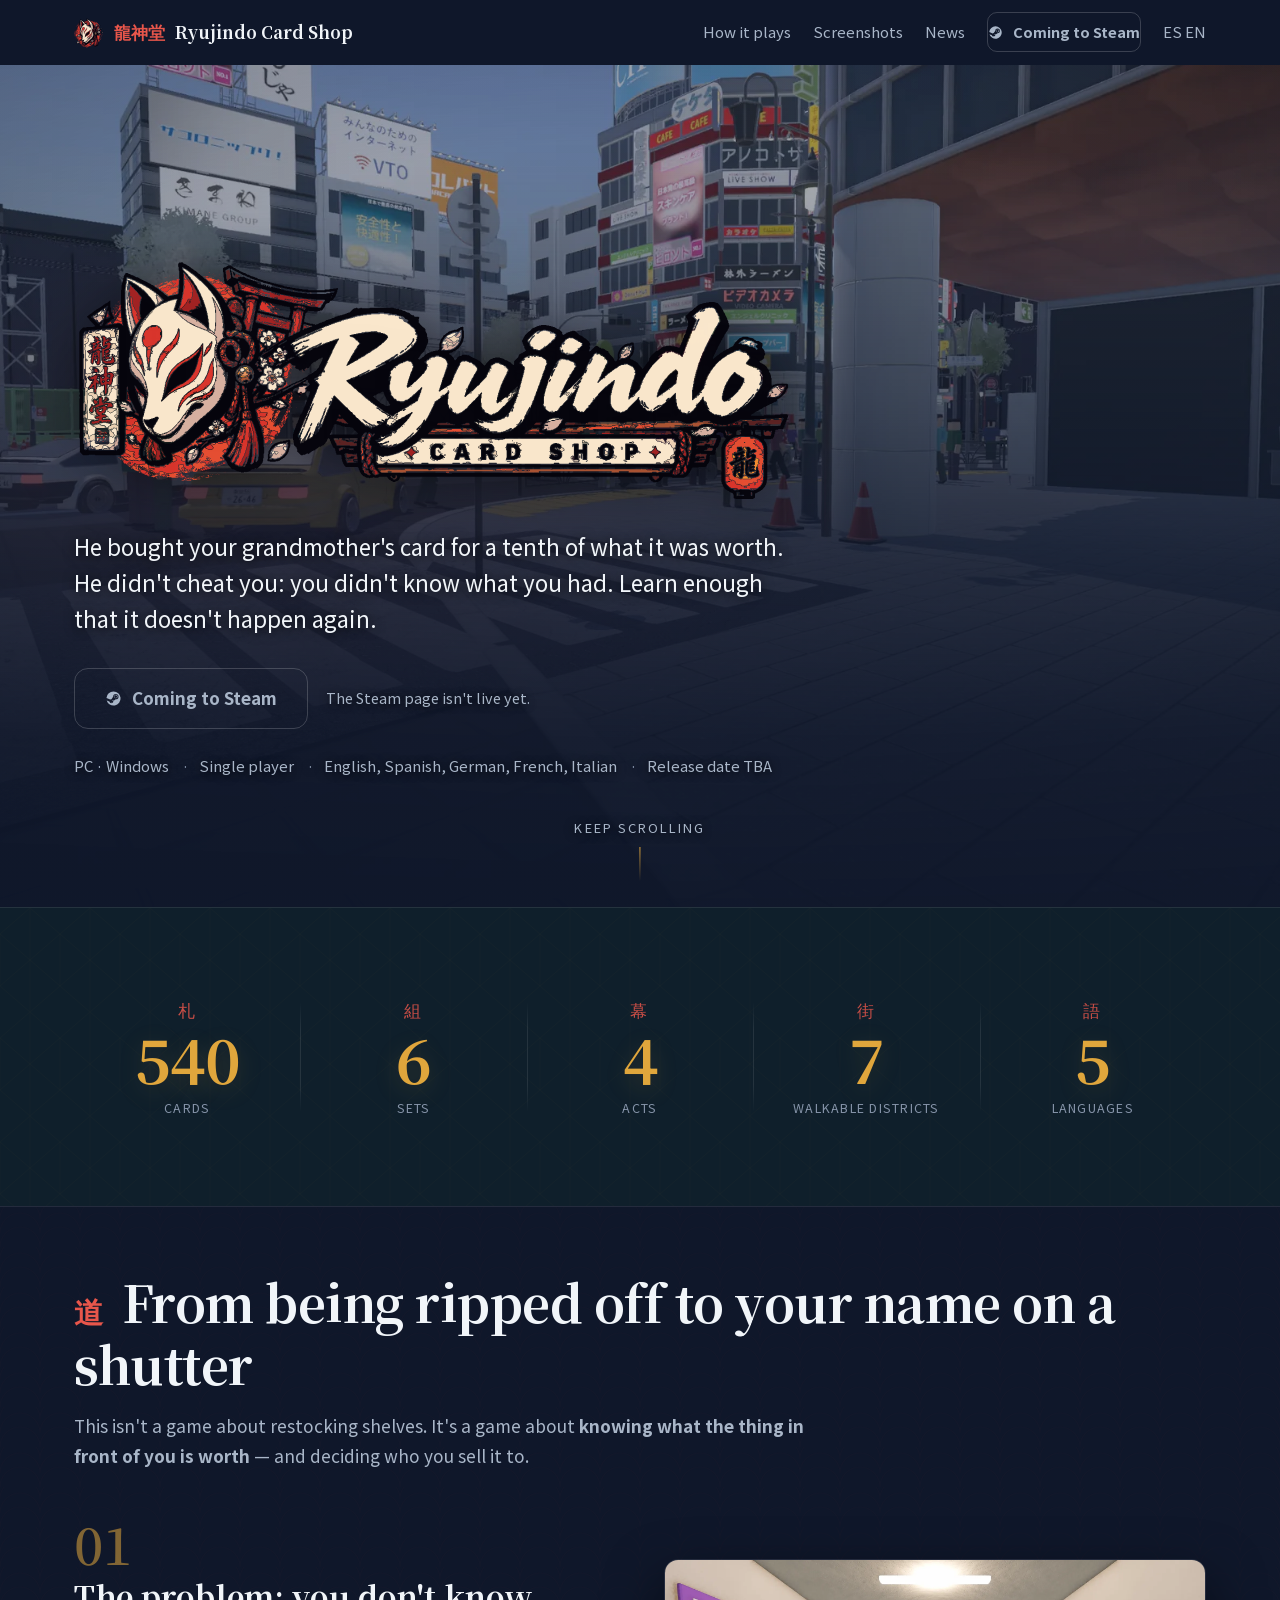
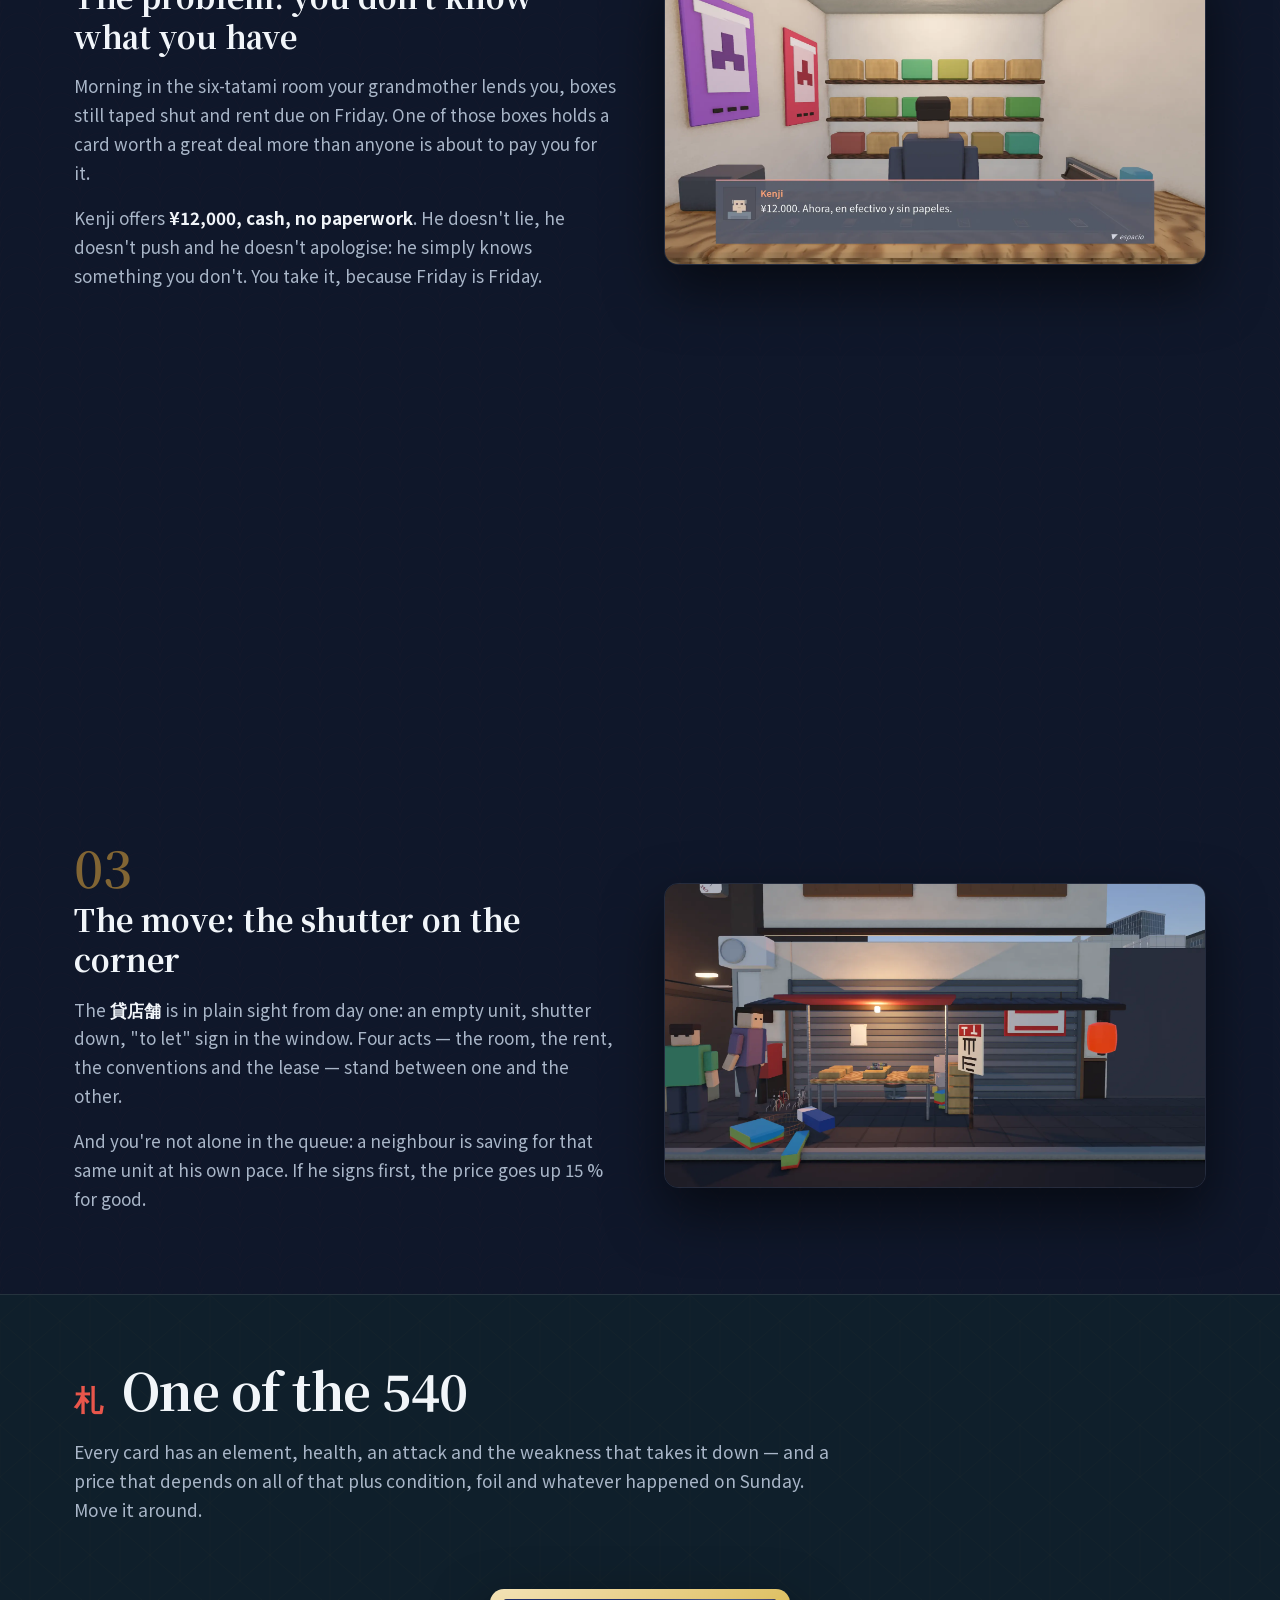
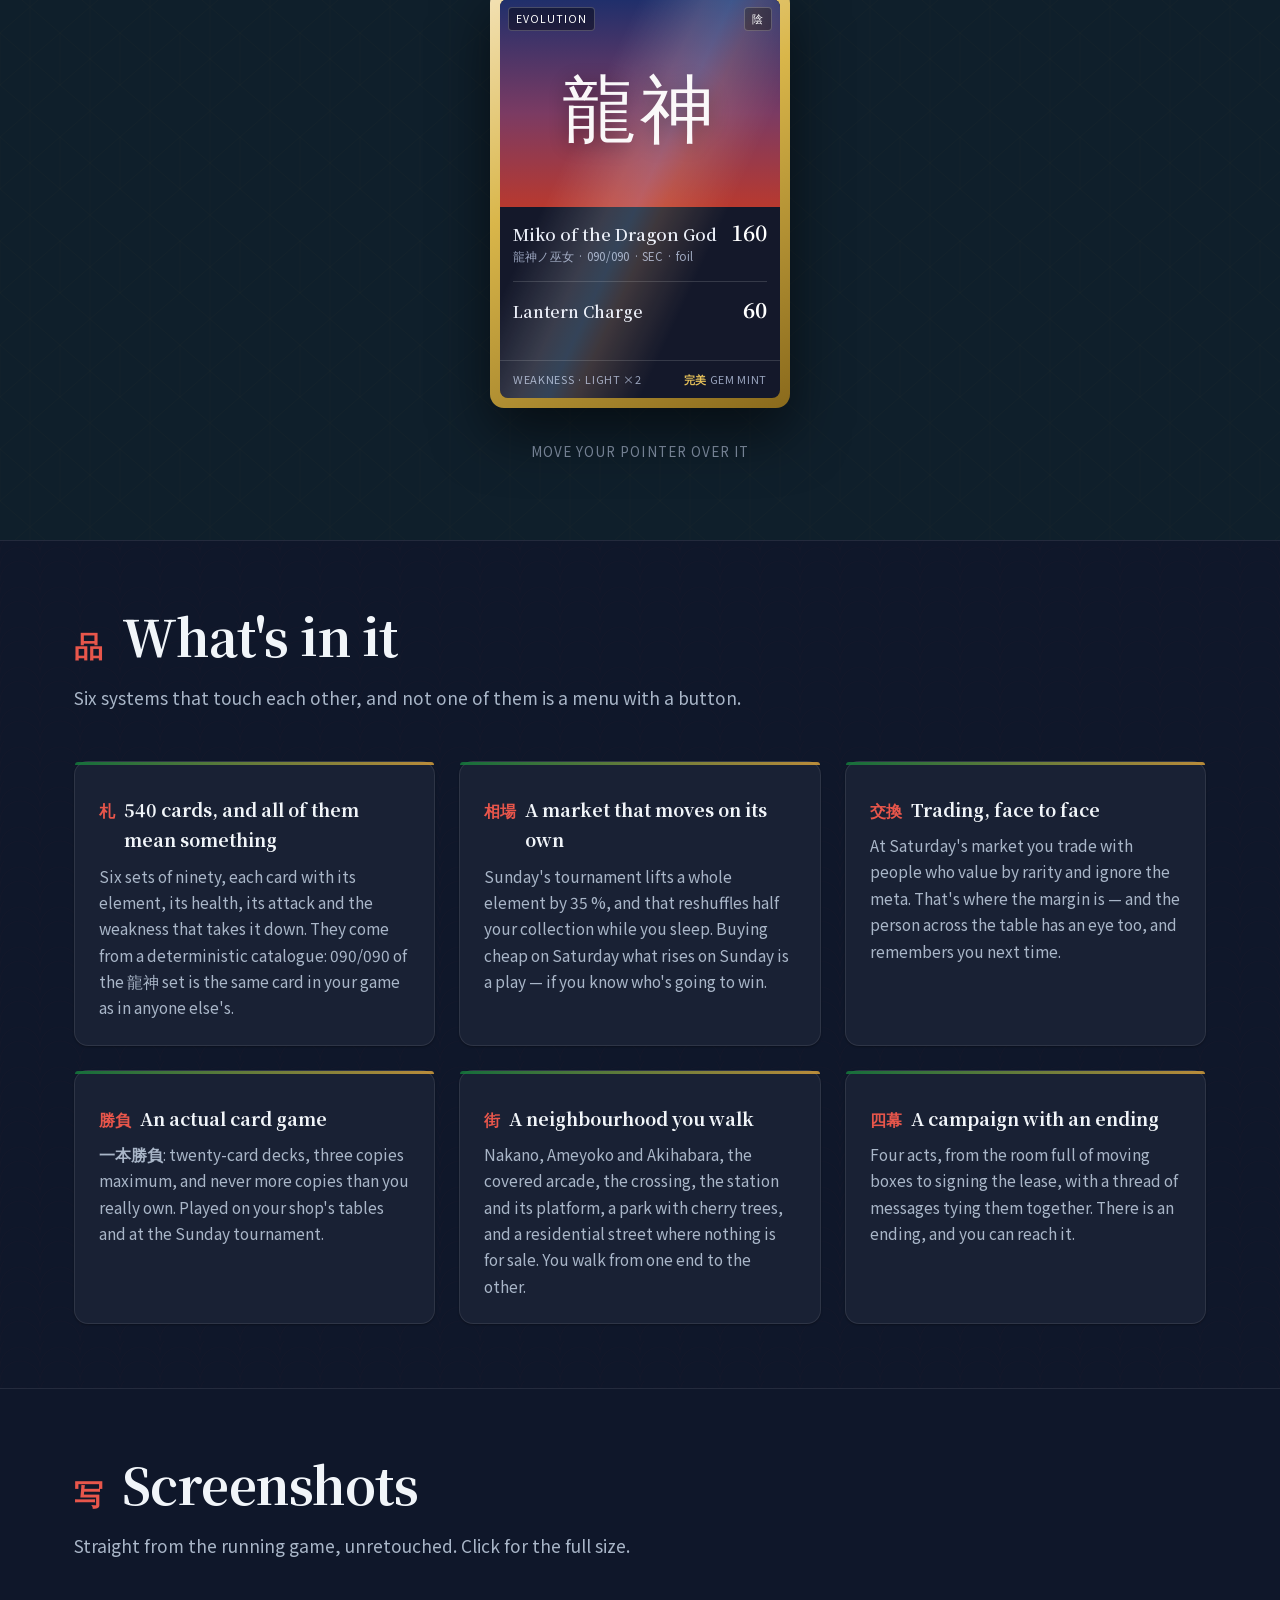
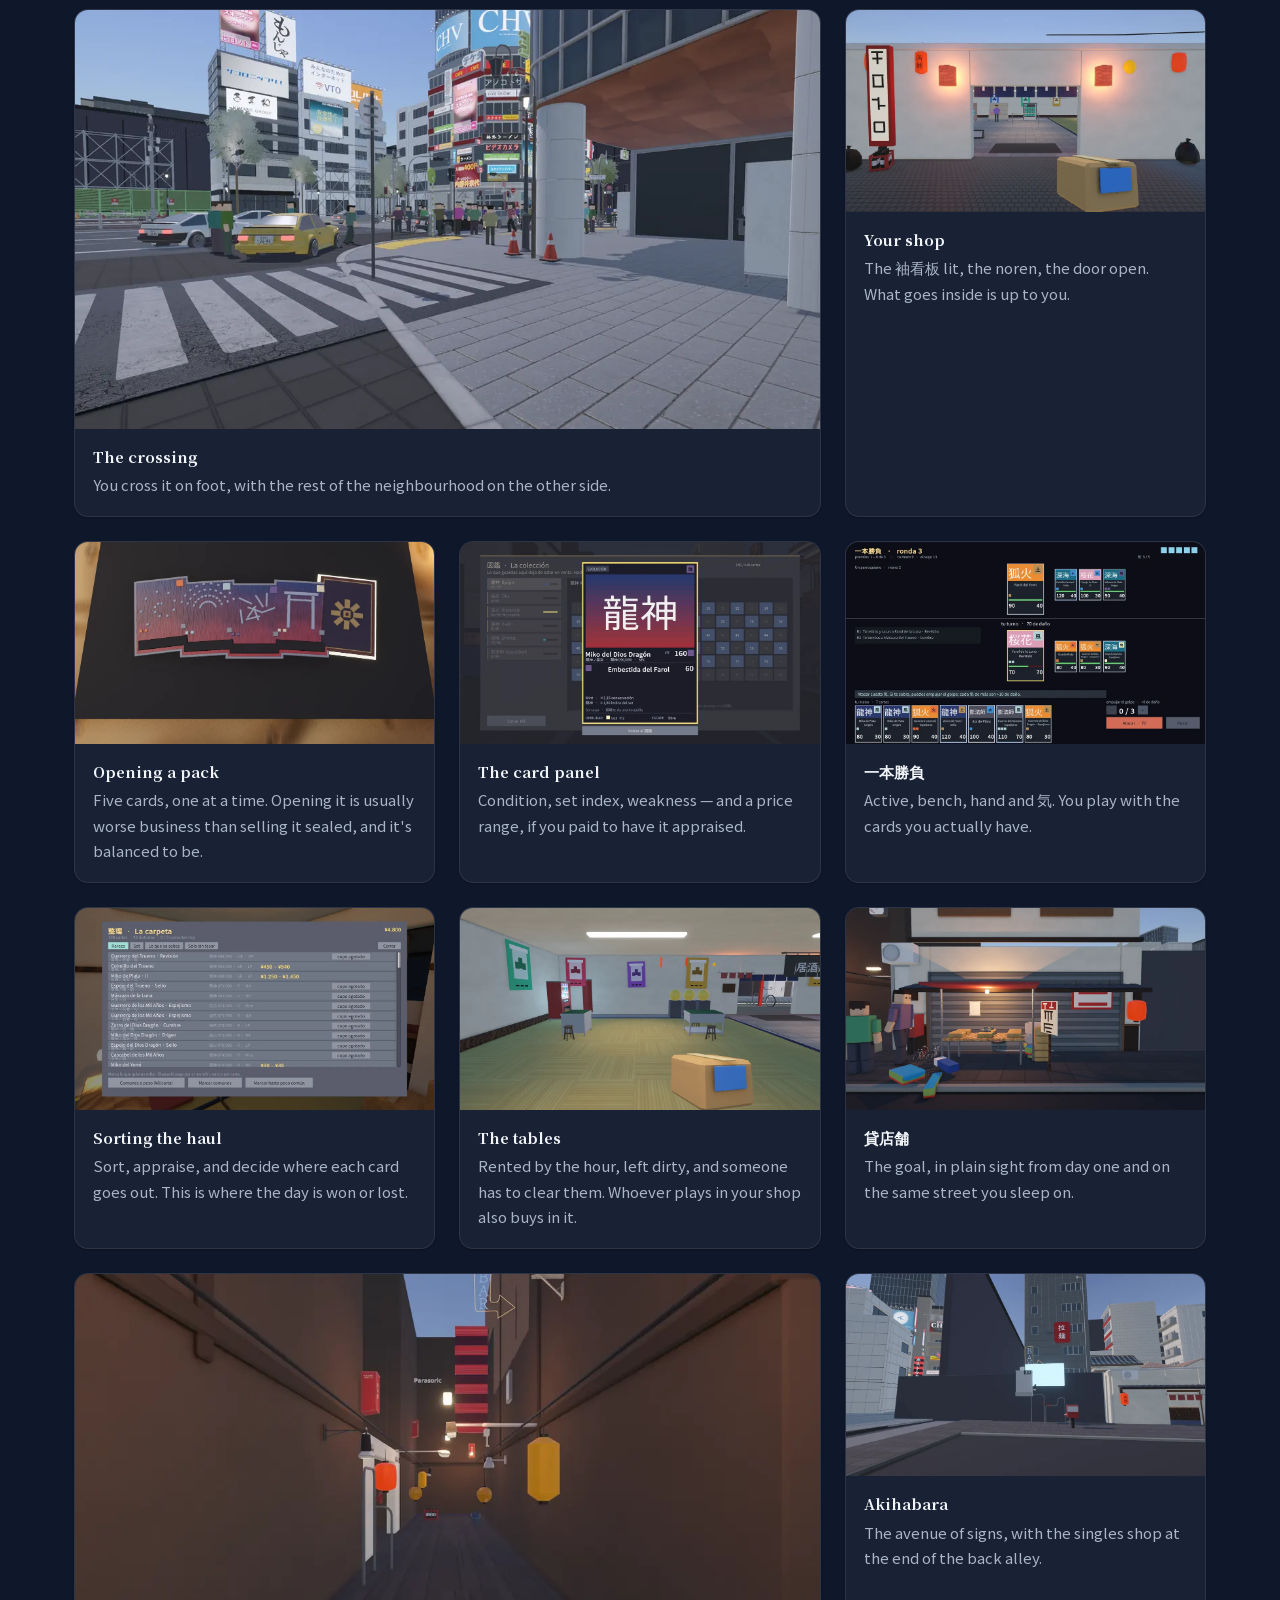
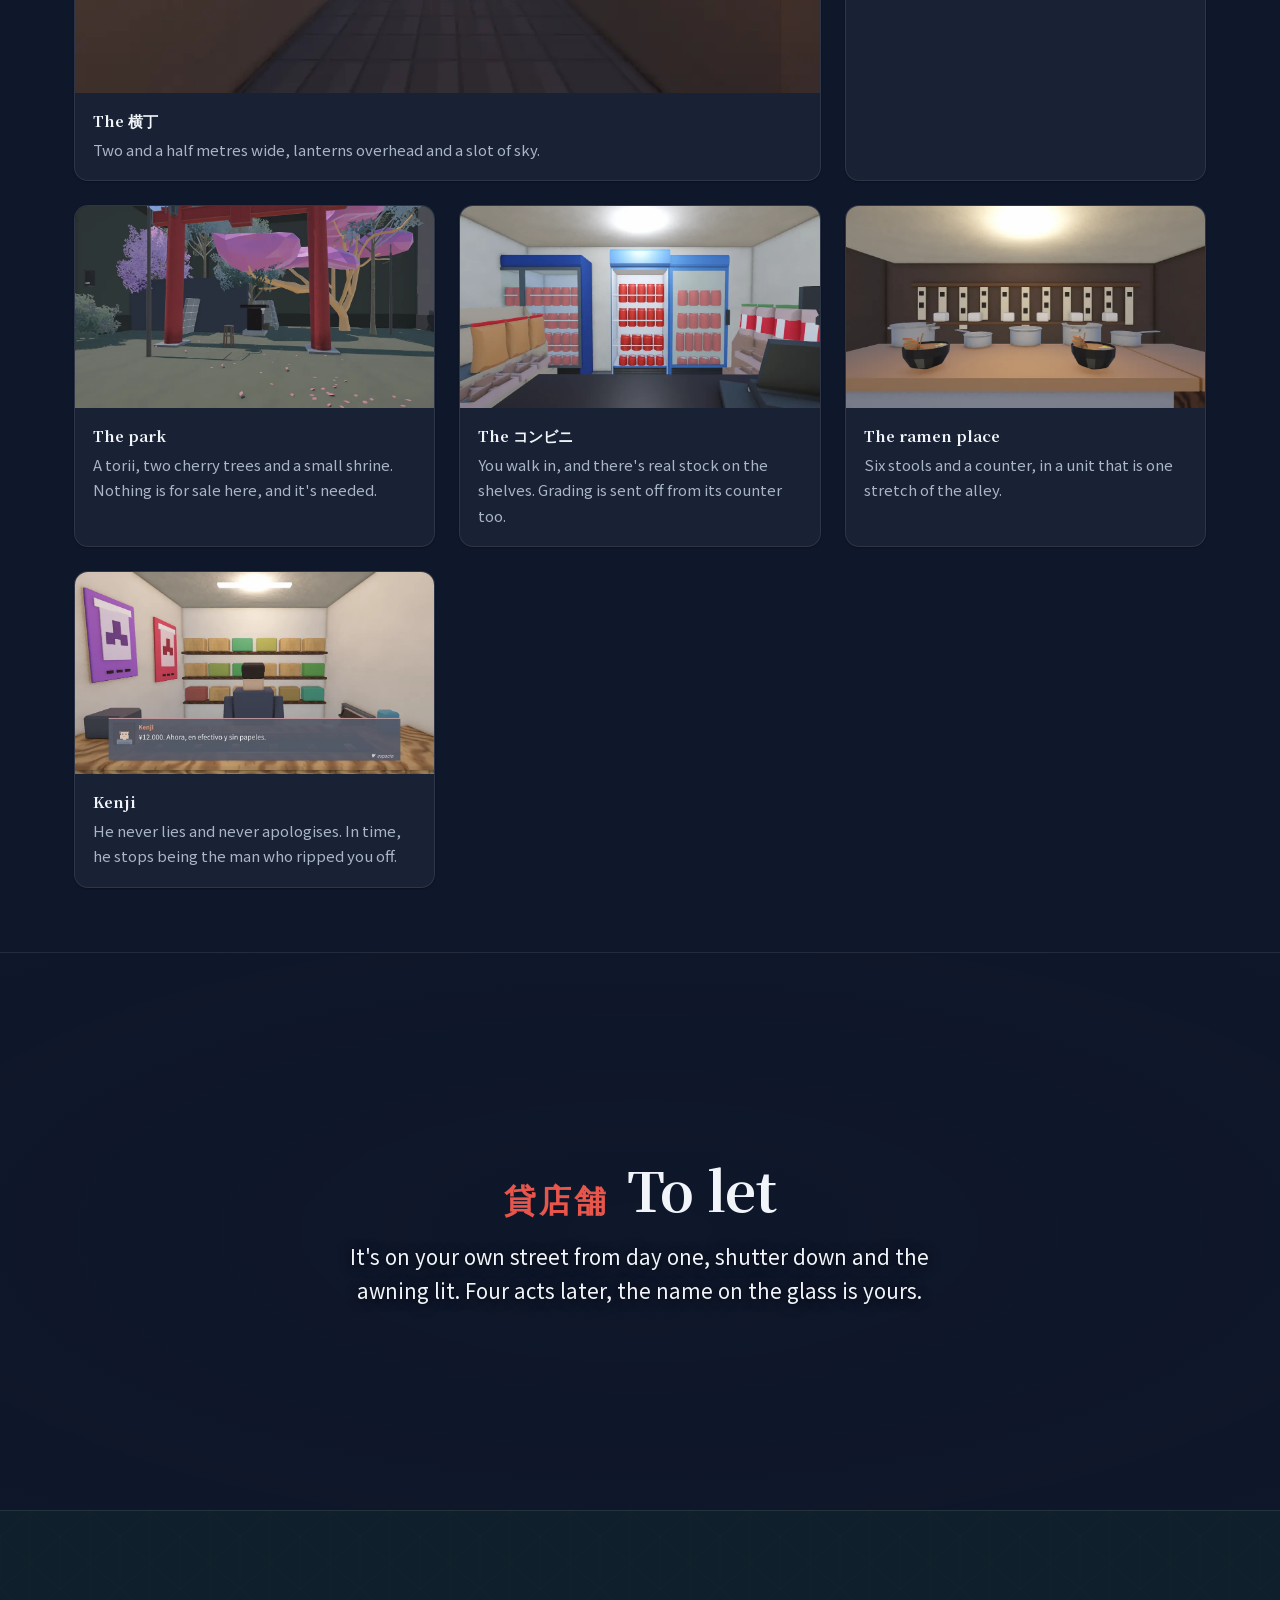
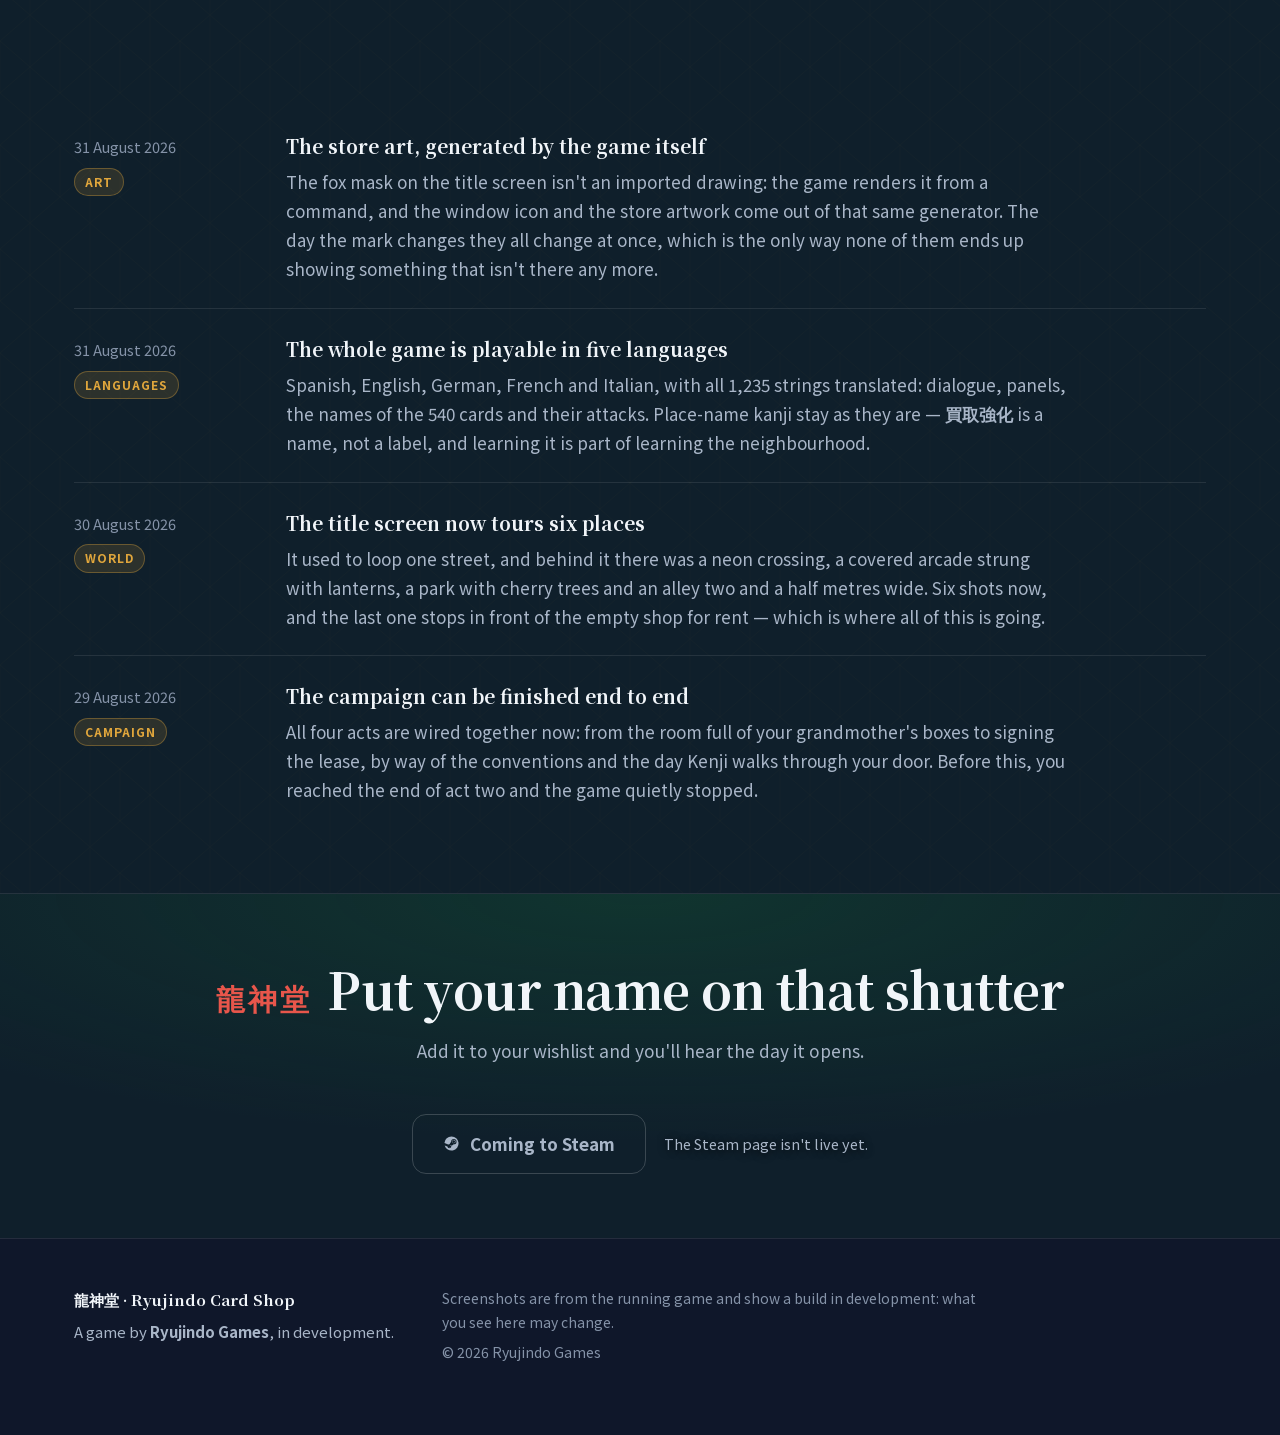
==== en/index.html @ c46bef71 "La barra y las cifras dejan de parecer una plantilla Las dos piezas que quedaban de catálogo, y las " ====
<!doctype html>
<html lang="en">
<head>
<meta charset="utf-8">
<meta name="viewport" content="width=device-width, initial-scale=1">
<title>Ryujindo Card Shop — a card shop sim set in Japan</title>

<meta name="description" content="You inherit your grandmother's boxes and a six-tatami room. Learn to appraise, choose where you sell, and work your way to the empty shop around the corner. A TCG card shop simulator set in Japan.">

<link rel="canonical" href="https://dentroytu.github.io/ryujindo/en/">
<link rel="alternate" hreflang="en" href="https://dentroytu.github.io/ryujindo/">
<link rel="alternate" hreflang="en" href="https://dentroytu.github.io/ryujindo/en/">
<link rel="icon" href="../img/emblema.svg" type="image/svg+xml">
<link rel="icon" href="../img/favicon.png" type="image/png" sizes="180x180">
<link rel="apple-touch-icon" href="../img/favicon.png">

<meta property="og:type" content="website">
<meta property="og:title" content="Ryujindo Card Shop">
<meta property="og:description" content="He bought your grandmother's card for a tenth of what it was worth. Learn enough that it doesn't happen again.">
<meta property="og:image" content="https://dentroytu.github.io/ryujindo/img/og.jpg">
<meta property="og:url" content="https://dentroytu.github.io/ryujindo/en/">
<meta property="og:locale" content="en_GB">
<meta name="twitter:card" content="summary_large_image">

<link rel="stylesheet" href="../css/fuentes.css?v=754a37">
<link rel="stylesheet" href="../css/estilo.css?v=3a0591">
</head>

<body>

<header class="barra">
  <div class="envoltorio">
    <a class="barra-marca" href="index.html">
      <img src="../img/emblema.svg" alt="" width="30" height="32">
      <span class="kanji">龍神堂</span>
      <span>Ryujindo<span class="resto"> Card Shop</span></span>
    </a>
    <nav>
      <a href="#how-it-plays" class="oculta-movil">How it plays</a>
      <a href="#screenshots" class="oculta-movil">Screenshots</a>
      <a href="#news">News</a>
      <a class="boton boton-barra" data-steam aria-disabled="true">
        <svg viewBox="0 0 24 24" fill="currentColor" aria-hidden="true"><path d="M12 2a10 10 0 0 0-9.96 9.2l5.36 2.2a2.8 2.8 0 0 1 1.6-.5h.15l2.38-3.44v-.05a3.77 3.77 0 1 1 3.77 3.77h-.09l-3.4 2.42v.12a2.83 2.83 0 0 1-5.6.55l-3.83-1.58A10 10 0 1 0 12 2Zm-4.3 15.16.88.37a2.13 2.13 0 1 0 1.24-2.85l.93.38a1.57 1.57 0 1 1-1.2 2.9Zm7.6-5.4a2.51 2.51 0 1 0 0-5.02 2.51 2.51 0 0 0 0 5.02Zm0-.63a1.89 1.89 0 1 1 0-3.77 1.89 1.89 0 0 1 0 3.77Z"/></svg><span data-steam-texto>Coming to Steam</span>
      </a>
      <div class="languages">
        <a href="index.html" aria-current="true" hreflang="en">ES</a>
        <a href="index.html" aria-current="true" hreflang="en">EN</a>
      </div>
    </nav>
  </div>
</header>

<main>

<section class="hero">
  <div class="hero-capas" data-parallax>
    <div class="hero-capa viva" style="background-image:url('../img/cruce.webp')"></div>
    <div class="hero-capa" style="background-image:url('../img/cruce2.webp')"></div>
    <div class="hero-capa" style="background-image:url('../img/cruce3.webp')"></div>
  </div>
  <div class="hero-vineta"></div>
  <div class="envoltorio">
    <h1 class="hero-logo">
      <img src="../img/logotipo.svg" width="1348" height="464" alt="Ryujindo Card Shop · 龍神堂">
    </h1>

    <p class="lema">
      He bought your grandmother's card for a tenth of what it was worth.
      He didn't cheat you: you didn't know what you had. Learn enough that it
      doesn't happen again.
    </p>

    <div class="acciones">
      <a class="boton" data-steam aria-disabled="true">
        <svg viewBox="0 0 24 24" fill="currentColor" aria-hidden="true"><path d="M12 2a10 10 0 0 0-9.96 9.2l5.36 2.2a2.8 2.8 0 0 1 1.6-.5h.15l2.38-3.44v-.05a3.77 3.77 0 1 1 3.77 3.77h-.09l-3.4 2.42v.12a2.83 2.83 0 0 1-5.6.55l-3.83-1.58A10 10 0 1 0 12 2Zm-4.3 15.16.88.37a2.13 2.13 0 1 0 1.24-2.85l.93.38a1.57 1.57 0 1 1-1.2 2.9Zm7.6-5.4a2.51 2.51 0 1 0 0-5.02 2.51 2.51 0 0 0 0 5.02Zm0-.63a1.89 1.89 0 1 1 0-3.77 1.89 1.89 0 0 1 0 3.77Z"/></svg><span data-steam-texto>Coming to Steam</span>
      </a>
      <span class="boton-nota" data-steam-aviso></span>
    </div>

    <p class="ficha-tecnica">
      <span>PC · Windows</span>
      <span>Single player</span>
      <span>English, Spanish, German, French, Italian</span>
      <span>Release date TBA</span>
    </p>
  </div>
  <div class="hero-abajo" aria-hidden="true">Keep scrolling</div>
</section>

<section id="numbers" class="honda">
  <div class="textura tex-asanoha"></div>
  <div class="envoltorio">
    <div class="cifras revela">
      <div class="cifra"><i>札</i><b data-cuenta="540">540</b><span>cards</span></div>
      <div class="cifra"><i>組</i><b data-cuenta="6">6</b><span>sets</span></div>
      <div class="cifra"><i>幕</i><b data-cuenta="4">4</b><span>acts</span></div>
      <div class="cifra"><i>街</i><b data-cuenta="7">7</b><span>walkable districts</span></div>
      <div class="cifra"><i>語</i><b data-cuenta="5">5</b><span>languages</span></div>
    </div>
  </div>
</section>

<section id="how-it-plays">
  <div class="textura tex-olas"></div>
  <div class="envoltorio">
    <h2 class="revela"><span class="kanji">道</span>From being ripped off to your name on a shutter</h2>
    <p class="entradilla revela">
      This isn't a game about restocking shelves. It's a game about <strong>knowing
      what the thing in front of you is worth</strong> — and deciding who you sell it to.
    </p>

    <div class="pasos">

      <article class="paso revela">
        <div>
          <span class="paso-num">01</span>
          <h3>The problem: you don't know what you have</h3>
          <p>
            Morning in the six-tatami room your grandmother lends you, boxes still
            taped shut and rent due on Friday. One of those boxes holds a card worth a
            great deal more than anyone is about to pay you for it.
          </p>
          <p>
            Kenji offers <strong>¥12,000, cash, no paperwork</strong>. He doesn't lie,
            he doesn't push and he doesn't apologise: he simply knows something you
            don't. You take it, because Friday is Friday.
          </p>
        </div>
        <div class="paso-figura">
          <img src="../img/kenji.webp" width="2000" height="1125" loading="lazy"
               alt="Kenji, behind his counter, offering twelve thousand yen for the card">
        </div>
      </article>

      <article class="paso revela">
        <div>
          <span class="paso-num">02</span>
          <h3>The fix: appraise before you sell</h3>
          <p>
            A card's price isn't a number: condition, foil, set index and Sunday's
            tournament all move it — the winning element gains 35 %. An appraisal costs
            money; getting it wrong costs more.
          </p>
          <p>
            Then there's the other half: <strong>every card is worth a different
            number depending on who buys it</strong>. The wholesaler on the corner pays
            55 % and pays today. The app pays more and takes its cut, plus postage and a
            sleeve. A collector in the street overpays for his own set, and the request
            board pays a premium for the exact card somebody has spent weeks hunting.
          </p>
        </div>
        <div class="paso-figura">
          <img src="../img/carpeta.webp" width="2000" height="1125" loading="lazy"
               alt="The binder with cards sorted and their price in each channel">
        </div>
      </article>

      <article class="paso revela">
        <div>
          <span class="paso-num">03</span>
          <h3>The move: the shutter on the corner</h3>
          <p>
            The <strong>貸店舗</strong> is in plain sight from day one: an empty unit,
            shutter down, "to let" sign in the window. Four acts — the room, the rent,
            the conventions and the lease — stand between one and the other.
          </p>
          <p>
            And you're not alone in the queue: a neighbour is saving for that same
            unit at his own pace. If he signs first, the price goes up 15 % for good.
          </p>
        </div>
        <div class="paso-figura">
          <img src="../img/local.webp" width="2000" height="1125" loading="lazy"
               alt="The empty shop unit with its shutter down and a to-let sign">
        </div>
      </article>

    </div>
  </div>
</section>

<section id="the-card" class="honda">
  <div class="textura tex-asanoha"></div>
  <div class="envoltorio">
    <h2 class="revela"><span class="kanji">札</span>One of the 540</h2>
    <p class="entradilla revela">
      Every card has an element, health, an attack and the weakness that takes it
      down — and a price that depends on all of that plus condition, foil and whatever
      happened on Sunday. Move it around.
    </p>

    <div class="carta-escena revela">
      <article class="carta" aria-label="龍神ノ巫女, Miko of the Dragon God, secret card from the Ryūjin set">
        <div class="carta-cara">
          <div class="carta-arte">
            <div class="carta-tira"><span>Evolution</span><span>陰</span></div>
            <div class="mon">龍神</div>
          </div>
          <div class="carta-datos">
            <div class="carta-nombre">
              <span>Miko of the Dragon God</span>
              <i>160</i>
            </div>
            <div class="carta-sub">龍神ノ巫女 · 090/090 · SEC · foil</div>
            <div class="carta-ataque">
              <span>Lantern Charge</span>
              <b>60</b>
            </div>
          </div>
          <div class="carta-pie">
            <span>Weakness · Light ×2</span>
            <span><b>完美</b> Gem Mint</span>
          </div>
          <div class="carta-foil"></div>
        </div>
      </article>
    </div>
    <p class="carta-pista revela">Move your pointer over it</p>
  </div>
</section>

<section id="rasgos">
  <div class="textura tex-olas"></div>
  <div class="envoltorio">
    <h2 class="revela"><span class="kanji">品</span>What's in it</h2>
    <p class="entradilla revela">
      Six systems that touch each other, and not one of them is a menu with a button.
    </p>

    <div class="rasgos revela">

      <div class="rasgo">
        <h3><span class="kanji">札</span>540 cards, and all of them mean something</h3>
        <p>
          Six sets of ninety, each card with its element, its health, its attack and
          the weakness that takes it down. They come from a deterministic catalogue:
          090/090 of the 龍神 set is the same card in your game as in anyone else's.
        </p>
      </div>

      <div class="rasgo">
        <h3><span class="kanji">相場</span>A market that moves on its own</h3>
        <p>
          Sunday's tournament lifts a whole element by 35 %, and that reshuffles half
          your collection while you sleep. Buying cheap on Saturday what rises on Sunday
          is a play — if you know who's going to win.
        </p>
      </div>

      <div class="rasgo">
        <h3><span class="kanji">交換</span>Trading, face to face</h3>
        <p>
          At Saturday's market you trade with people who value by rarity and ignore
          the meta. That's where the margin is — and the person across the table has an
          eye too, and remembers you next time.
        </p>
      </div>

      <div class="rasgo">
        <h3><span class="kanji">勝負</span>An actual card game</h3>
        <p>
          <b>一本勝負</b>: twenty-card decks, three copies maximum, and never more
          copies than you really own. Played on your shop's tables and at the Sunday
          tournament.
        </p>
      </div>

      <div class="rasgo">
        <h3><span class="kanji">街</span>A neighbourhood you walk</h3>
        <p>
          Nakano, Ameyoko and Akihabara, the covered arcade, the crossing, the station
          and its platform, a park with cherry trees, and a residential street where
          nothing is for sale. You walk from one end to the other.
        </p>
      </div>

      <div class="rasgo">
        <h3><span class="kanji">四幕</span>A campaign with an ending</h3>
        <p>
          Four acts, from the room full of moving boxes to signing the lease, with a
          thread of messages tying them together. There is an ending, and you can reach
          it.
        </p>
      </div>

    </div>
  </div>
</section>

<section id="screenshots">
  <div class="envoltorio">
    <h2 class="revela"><span class="kanji">写</span>Screenshots</h2>
    <p class="entradilla revela">
      Straight from the running game, unretouched. Click for the full size.
    </p>

    <div class="galeria revela">

      <figure class="grande">
        <a href="../img/cruce.webp"><img src="../img/cruce-r.webp" width="1100" height="619" loading="lazy" alt="A pedestrian crossing with neon signs, stopped cars and people waiting"></a>
        <figcaption><b>The crossing</b>You cross it on foot, with the rest of the neighbourhood on the other side.</figcaption>
      </figure>

      <figure>
        <a href="../img/tienda.webp"><img src="../img/tienda-r.webp" width="1100" height="619" loading="lazy" alt="The shop front at dusk, lanterns lit"></a>
        <figcaption><b>Your shop</b>The 袖看板 lit, the noren, the door open. What goes inside is up to you.</figcaption>
      </figure>

      <figure>
        <a href="../img/apertura.webp"><img src="../img/apertura-r.webp" width="1100" height="619" loading="lazy" alt="Five cards fanned out on a dark playmat"></a>
        <figcaption><b>Opening a pack</b>Five cards, one at a time. Opening it is usually worse business than selling it sealed, and it's balanced to be.</figcaption>
      </figure>

      <figure>
        <a href="../img/ficha.webp"><img src="../img/ficha-r.webp" width="1100" height="619" loading="lazy" alt="A card's detail panel showing its name, attack and multipliers over the collection view"></a>
        <figcaption><b>The card panel</b>Condition, set index, weakness — and a price range, if you paid to have it appraised.</figcaption>
      </figure>

      <figure>
        <a href="../img/duelo.webp"><img src="../img/duelo-r.webp" width="1100" height="619" loading="lazy" alt="The duel board with active cards, bench and hand"></a>
        <figcaption><b>一本勝負</b>Active, bench, hand and 気. You play with the cards you actually have.</figcaption>
      </figure>

      <figure>
        <a href="../img/carpeta.webp"><img src="../img/carpeta-r.webp" width="1100" height="619" loading="lazy" alt="The binder panel listing sorted cards"></a>
        <figcaption><b>Sorting the haul</b>Sort, appraise, and decide where each card goes out. This is where the day is won or lost.</figcaption>
      </figure>

      <figure>
        <a href="../img/mesas.webp"><img src="../img/mesas-r.webp" width="1100" height="619" loading="lazy" alt="The shop's play tables with their mats"></a>
        <figcaption><b>The tables</b>Rented by the hour, left dirty, and someone has to clear them. Whoever plays in your shop also buys in it.</figcaption>
      </figure>

      <figure>
        <a href="../img/local.webp"><img src="../img/local-r.webp" width="1100" height="619" loading="lazy" alt="The empty shop unit with its shutter down and a to-let sign"></a>
        <figcaption><b>貸店舗</b>The goal, in plain sight from day one and on the same street you sleep on.</figcaption>
      </figure>

      <figure class="grande">
        <a href="../img/yokocho.webp"><img src="../img/yokocho-r.webp" width="1100" height="619" loading="lazy" alt="A narrow alley strung with lit red lanterns"></a>
        <figcaption><b>The 横丁</b>Two and a half metres wide, lanterns overhead and a slot of sky.</figcaption>
      </figure>

      <figure>
        <a href="../img/akihabara.webp"><img src="../img/akihabara-r.webp" width="1100" height="619" loading="lazy" alt="An avenue of vertical signs and lit towers"></a>
        <figcaption><b>Akihabara</b>The avenue of signs, with the singles shop at the end of the back alley.</figcaption>
      </figure>

      <figure>
        <a href="../img/parque.webp"><img src="../img/parque-r.webp" width="1100" height="619" loading="lazy" alt="A red torii among cherry trees with petals on the ground"></a>
        <figcaption><b>The park</b>A torii, two cherry trees and a small shrine. Nothing is for sale here, and it's needed.</figcaption>
      </figure>

      <figure>
        <a href="../img/konbini.webp"><img src="../img/konbini-r.webp" width="1100" height="619" loading="lazy" alt="The inside of a konbini with its shelves stocked"></a>
        <figcaption><b>The コンビニ</b>You walk in, and there's real stock on the shelves. Grading is sent off from its counter too.</figcaption>
      </figure>

      <figure>
        <a href="../img/ramen.webp"><img src="../img/ramen-r.webp" width="1100" height="619" loading="lazy" alt="A ramen counter with six stools"></a>
        <figcaption><b>The ramen place</b>Six stools and a counter, in a unit that is one stretch of the alley.</figcaption>
      </figure>

      <figure>
        <a href="../img/kenji.webp"><img src="../img/kenji-r.webp" width="1100" height="619" loading="lazy" alt="Kenji behind his counter during a conversation"></a>
        <figcaption><b>Kenji</b>He never lies and never apologises. In time, he stops being the man who ripped you off.</figcaption>
      </figure>

    </div>
  </div>
</section>

<section class="sangre" style="background-image:url('../img/local.webp')">
  <div class="envoltorio">
    <h2 class="revela"><span class="kanji">貸店舗</span>To let</h2>
    <p class="revela">
      It's on your own street from day one, shutter down and the awning lit. Four
      acts later, the name on the glass is yours.
    </p>
  </div>
</section>

<section id="news" class="honda">
  <div class="textura tex-asanoha"></div>
  <div class="envoltorio">
    <h2 class="revela"><span class="kanji">近況</span>News</h2>
    <p class="entradilla revela">
      What development is up to. Newest first.
    </p>

    <div class="novedades revela" data-novedades></div>
    <noscript><p data-sinjs>The news list needs JavaScript. Without it, the rest of the page reads the same.</p></noscript>
  </div>
</section>

<section class="cierre">
  <div class="envoltorio">
    <h2 class="revela"><span class="kanji">龍神堂</span>Put your name on that shutter</h2>
    <p class="entradilla revela">
      Add it to your wishlist and you'll hear the day it opens.
    </p>
    <div class="acciones revela">
      <a class="boton" data-steam aria-disabled="true">
        <svg viewBox="0 0 24 24" fill="currentColor" aria-hidden="true"><path d="M12 2a10 10 0 0 0-9.96 9.2l5.36 2.2a2.8 2.8 0 0 1 1.6-.5h.15l2.38-3.44v-.05a3.77 3.77 0 1 1 3.77 3.77h-.09l-3.4 2.42v.12a2.83 2.83 0 0 1-5.6.55l-3.83-1.58A10 10 0 1 0 12 2Zm-4.3 15.16.88.37a2.13 2.13 0 1 0 1.24-2.85l.93.38a1.57 1.57 0 1 1-1.2 2.9Zm7.6-5.4a2.51 2.51 0 1 0 0-5.02 2.51 2.51 0 0 0 0 5.02Zm0-.63a1.89 1.89 0 1 1 0-3.77 1.89 1.89 0 0 1 0 3.77Z"/></svg><span data-steam-texto>Coming to Steam</span>
      </a>
      <span class="boton-nota" data-steam-aviso></span>
    </div>
  </div>
</section>

</main>

<footer>
  <div class="envoltorio">
    <div>
      <p class="sello">龍神堂 · Ryujindo Card Shop</p>
      <p>A game by <strong>Ryujindo Games</strong>, in development.</p>
    </div>
    <div>
      <p class="legal">
        Screenshots are from the running game and show a build in development:
        what you see here may change.
      </p>
      <p class="legal">© <span data-anyo>2026</span> Ryujindo Games</p>
    </div>
  </div>
</footer>

<script src="../js/novedades.js?v=c5e025"></script>
<script src="../js/web.js?v=f3e25b"></script>
</body>
</html>
---- css/fuentes.css ----
/* ───────────────────────────────────────────────────────────────────────────
   Las fuentes, dentro de la web.

   Noto Serif JP para los titulares y Noto Sans JP para el texto: es el par que
   la guía de diseño da para un sitio japonés, y además **Noto Sans JP es la
   fuente que lleva el juego dentro**, así que la web y la pantalla de inicio
   hablan con la misma letra. Eso no lo dice ninguna guía: lo dice el proyecto.

   Van servidas desde aquí y no enlazadas a Google: la página sigue abriéndose
   sin conexión, no se manda la IP de quien la visita a un tercero, y no depende
   de que otro servidor esté vivo.

   Solo el LATÍN. Noto JP completa pesa varios megas y los kanji que salen en la
   web son un puñado: los pone la pila de respaldo que declara `estilo.css`.
   SIL Open Font License 1.1, con su texto en fonts/LICENCIA-OFL.txt.
   ─────────────────────────────────────────────────────────────────────────── */

/* Noto Sans JP · 400 latin-ext */
@font-face {
  font-family: 'Noto Sans JP';
  font-style: normal;
  font-weight: 400;
  font-display: swap;
  src: url(../fonts/NotoSansJP-400-latin-ext.woff2) format('woff2');
  unicode-range: U+0100-02BA, U+02BD-02C5, U+02C7-02CC, U+02CE-02D7, U+02DD-02FF, U+0304, U+0308, U+0329, U+1D00-1DBF, U+1E00-1E9F, U+1EF2-1EFF, U+2020, U+20A0-20AB, U+20AD-20C0, U+2113, U+2C60-2C7F, U+A720-A7FF;
}

/* Noto Sans JP · 400 latin */
@font-face {
  font-family: 'Noto Sans JP';
  font-style: normal;
  font-weight: 400;
  font-display: swap;
  src: url(../fonts/NotoSansJP-400-latin.woff2) format('woff2');
  unicode-range: U+0000-00FF, U+0131, U+0152-0153, U+02BB-02BC, U+02C6, U+02DA, U+02DC, U+0304, U+0308, U+0329, U+2000-206F, U+20AC, U+2122, U+2191, U+2193, U+2212, U+2215, U+FEFF, U+FFFD;
}

/* Noto Sans JP · 500 latin-ext */
@font-face {
  font-family: 'Noto Sans JP';
  font-style: normal;
  font-weight: 500;
  font-display: swap;
  src: url(../fonts/NotoSansJP-500-latin-ext.woff2) format('woff2');
  unicode-range: U+0100-02BA, U+02BD-02C5, U+02C7-02CC, U+02CE-02D7, U+02DD-02FF, U+0304, U+0308, U+0329, U+1D00-1DBF, U+1E00-1E9F, U+1EF2-1EFF, U+2020, U+20A0-20AB, U+20AD-20C0, U+2113, U+2C60-2C7F, U+A720-A7FF;
}

/* Noto Sans JP · 500 latin */
@font-face {
  font-family: 'Noto Sans JP';
  font-style: normal;
  font-weight: 500;
  font-display: swap;
  src: url(../fonts/NotoSansJP-500-latin.woff2) format('woff2');
  unicode-range: U+0000-00FF, U+0131, U+0152-0153, U+02BB-02BC, U+02C6, U+02DA, U+02DC, U+0304, U+0308, U+0329, U+2000-206F, U+20AC, U+2122, U+2191, U+2193, U+2212, U+2215, U+FEFF, U+FFFD;
}

/* Noto Sans JP · 700 latin-ext */
@font-face {
  font-family: 'Noto Sans JP';
  font-style: normal;
  font-weight: 700;
  font-display: swap;
  src: url(../fonts/NotoSansJP-700-latin-ext.woff2) format('woff2');
  unicode-range: U+0100-02BA, U+02BD-02C5, U+02C7-02CC, U+02CE-02D7, U+02DD-02FF, U+0304, U+0308, U+0329, U+1D00-1DBF, U+1E00-1E9F, U+1EF2-1EFF, U+2020, U+20A0-20AB, U+20AD-20C0, U+2113, U+2C60-2C7F, U+A720-A7FF;
}

/* Noto Sans JP · 700 latin */
@font-face {
  font-family: 'Noto Sans JP';
  font-style: normal;
  font-weight: 700;
  font-display: swap;
  src: url(../fonts/NotoSansJP-700-latin.woff2) format('woff2');
  unicode-range: U+0000-00FF, U+0131, U+0152-0153, U+02BB-02BC, U+02C6, U+02DA, U+02DC, U+0304, U+0308, U+0329, U+2000-206F, U+20AC, U+2122, U+2191, U+2193, U+2212, U+2215, U+FEFF, U+FFFD;
}

/* Noto Serif JP · 600 latin-ext */
@font-face {
  font-family: 'Noto Serif JP';
  font-style: normal;
  font-weight: 600;
  font-display: swap;
  src: url(../fonts/NotoSerifJP-600-latin-ext.woff2) format('woff2');
  unicode-range: U+0100-02BA, U+02BD-02C5, U+02C7-02CC, U+02CE-02D7, U+02DD-02FF, U+0304, U+0308, U+0329, U+1D00-1DBF, U+1E00-1E9F, U+1EF2-1EFF, U+2020, U+20A0-20AB, U+20AD-20C0, U+2113, U+2C60-2C7F, U+A720-A7FF;
}

/* Noto Serif JP · 600 latin */
@font-face {
  font-family: 'Noto Serif JP';
  font-style: normal;
  font-weight: 600;
  font-display: swap;
  src: url(../fonts/NotoSerifJP-600-latin.woff2) format('woff2');
  unicode-range: U+0000-00FF, U+0131, U+0152-0153, U+02BB-02BC, U+02C6, U+02DA, U+02DC, U+0304, U+0308, U+0329, U+2000-206F, U+20AC, U+2122, U+2191, U+2193, U+2212, U+2215, U+FEFF, U+FFFD;
}

/* Noto Serif JP · 700 latin-ext */
@font-face {
  font-family: 'Noto Serif JP';
  font-style: normal;
  font-weight: 700;
  font-display: swap;
  src: url(../fonts/NotoSerifJP-700-latin-ext.woff2) format('woff2');
  unicode-range: U+0100-02BA, U+02BD-02C5, U+02C7-02CC, U+02CE-02D7, U+02DD-02FF, U+0304, U+0308, U+0329, U+1D00-1DBF, U+1E00-1E9F, U+1EF2-1EFF, U+2020, U+20A0-20AB, U+20AD-20C0, U+2113, U+2C60-2C7F, U+A720-A7FF;
}

/* Noto Serif JP · 700 latin */
@font-face {
  font-family: 'Noto Serif JP';
  font-style: normal;
  font-weight: 700;
  font-display: swap;
  src: url(../fonts/NotoSerifJP-700-latin.woff2) format('woff2');
  unicode-range: U+0000-00FF, U+0131, U+0152-0153, U+02BB-02BC, U+02C6, U+02DA, U+02DC, U+0304, U+0308, U+0329, U+2000-206F, U+20AC, U+2122, U+2191, U+2193, U+2212, U+2215, U+FEFF, U+FFFD;
}
---- css/estilo.css ----
/* ───────────────────────────────────────────────────────────────────────────
   Ryujindo Card Shop — hoja de estilo de la web.  Rediseño del 31/08.

   El sistema sale de `design-system/ryujindo-card-shop/MASTER.md`, generado con
   la guía de diseño instalada: patrón *Feature-Rich Showcase*, superficie
   oscura, **verde tapete y oro** —la paleta que da para un juego de cartas—,
   profundidad por capas, y transiciones de 200-300 ms.

   Dos cosas se apartan de la guía a propósito, y las dos porque su propio
   método pide comprobar que lo devuelto encaja con el producto:

   · La tipografía. Para «indie» proponía Amatic SC, que es una manuscrita de
     marca artesanal y no pega nada con un juego japonés; su otra ficha, la de
     sitios japoneses, da Noto Serif JP + Noto Sans JP — y ésa además es la
     letra que el juego lleva dentro.
   · El rojo. La guía pone el verde de primario, pero el logotipo trae su propio
     rojo medido en (232,86,75): dos rojos distintos en la misma página son un
     fallo, no una opción. El verde y el oro entran como superficie y como
     llamada, que es donde valen.

   Contraste: WCAG, 4,5:1 para texto normal y 3:1 para el grande. Todos los
   pares de esta hoja están calculados, no mirados.
   ─────────────────────────────────────────────────────────────────────────── */

:root {
  /* ── Superficie, de la guía ─────────────────────────────────────────────── */
  --fondo:        #0f172a;
  --fondo-2:      #192134;   /* tarjetas */
  --fondo-3:      #0f1f2b;   /* bandas alternas */
  --borde:        rgba(255,255,255,.09);
  --borde-vivo:   rgba(255,255,255,.18);

  /* ── Tinta ──────────────────────────────────────────────────────────────── */
  --tinta:        #f1f5f9;   /* 15,8 : 1 sobre el fondo */
  --tinta-suave:  #a9b6c8;   /*  8,1 : 1 */
  --tinta-tenue:  #8593a8;   /*  5,6 : 1 — el mínimo para texto normal */

  /* ── Color ──────────────────────────────────────────────────────────────── */
  --rojo:         #e8564b;   /* el del emblema: la marca */
  --rojo-fuerte:  #b8362c;   /* blanco encima, 5,8 : 1 */
  --tapete:       #15803d;   /* verde de mesa de cartas */
  --tapete-hondo: #0d4f26;
  --oro:          #e0a63c;   /* la llamada; texto oscuro encima, 8,4 : 1 */
  --oro-hondo:    #b8801f;

  /* ── Espacio, de la guía ────────────────────────────────────────────────── */
  --e-xs: 4px;  --e-sm: 8px;  --e-md: 16px;
  --e-lg: 24px; --e-xl: 32px; --e-2xl: 48px; --e-3xl: 64px;

  /* ── Profundidad. El estilo que pide es «3D e hiperrealismo»; sin WebGL en
        una landing, lo que queda de eso es la PROFUNDIDAD: capas, sombras
        apiladas y un fondo que se mueve más despacio que el texto. ────────── */
  --sombra-sm: 0 1px 2px rgba(0,0,0,.30);
  --sombra-md: 0 4px 10px rgba(0,0,0,.35);
  --sombra-lg: 0 12px 28px rgba(0,0,0,.45);
  --sombra-xl: 0 24px 56px rgba(0,0,0,.55);

  --ancho: 1180px;
  --radio: 14px;
  --paso: 220ms;   /* la guía pide 200-300 ms */

  --letra: "Noto Sans JP", -apple-system, BlinkMacSystemFont, "Segoe UI", Roboto,
           "Helvetica Neue", Arial, "Hiragino Kaku Gothic ProN", "Yu Gothic", sans-serif;

  /* Los kanji no vienen en el fichero latino: detrás va la mincho del sistema,
     para que no salgan en otra clase de letra dentro del mismo renglón. */
  --titulo: "Noto Serif JP", "Hiragino Mincho ProN", "Yu Mincho",
            "Songti SC", Georgia, serif;
}

* { box-sizing: border-box; }

html { scroll-behavior: smooth; }

body {
  margin: 0;
  background: var(--fondo);
  color: var(--tinta);
  font-family: var(--letra);
  font-size: 17px;
  line-height: 1.7;
  -webkit-font-smoothing: antialiased;
  /* Un kanji partido entre dos renglones deja de leerse: «el set 龍神» salía
     como 龍 / 神. `keep-all` impide romper dentro de una palabra CJK, y el
     `overflow-wrap` es la red por si algún día entra una cadena sin espacios. */
  word-break: keep-all;
  overflow-wrap: break-word;
}

/* `height: auto` no es opcional: los <img> llevan sus width/height escritos
   —hacen falta para que el navegador reserve el hueco y la página no dé saltos
   al cargar— y sin esto el navegador toma ese alto como fijo mientras el ancho
   manda el CSS. El resultado es cada imagen estirada. */
img { max-width: 100%; height: auto; display: block; }
a { color: var(--oro); }
a:hover { color: var(--tinta); }

button, a, [role="button"] { cursor: pointer; }

/* Quien navega con el teclado tiene que ver dónde está: el contorno por
   defecto sobre un fondo casi negro no se distingue. */
:focus-visible {
  outline: 2px solid var(--oro);
  outline-offset: 3px;
  border-radius: 4px;
}

.envoltorio {
  width: 100%;
  max-width: var(--ancho);
  margin: 0 auto;
  padding: 0 var(--e-lg);
}

/* ── Barra ───────────────────────────────────────────────────────────────── */

.barra {
  position: sticky;
  top: 0;
  z-index: 50;
  background: rgba(15, 23, 42, .88);
  backdrop-filter: blur(12px);
  -webkit-backdrop-filter: blur(12px);
  border-bottom: 1px solid var(--borde);
}

.barra .envoltorio {
  display: flex;
  align-items: center;
  gap: 20px;
  height: 64px;
  /* Una barra que no cabe empuja el ancho del documento y desborda el resto de
     la página tres pantallas más abajo, así que se acota aquí. */
  overflow: hidden;
}

.barra-marca {
  font-family: var(--titulo);
  display: flex;
  align-items: center;
  gap: 10px;
  font-weight: 700;
  color: var(--tinta);
  text-decoration: none;
  white-space: nowrap;
}

.barra-marca img { width: 30px; height: 32px; }
.barra-marca .kanji { color: var(--rojo); font-weight: 600; }

.barra nav {
  margin-left: auto;
  display: flex;
  align-items: center;
  gap: 22px;
  font-size: 15px;
}

.barra nav a { color: var(--tinta-suave); text-decoration: none; transition: color var(--paso) ease; }
.barra nav a:hover { color: var(--tinta); }

.idiomas {
  display: flex;
  gap: 6px;
  border-left: 1px solid var(--borde);
  padding-left: 20px;
}

.idiomas a {
  color: var(--tinta-tenue);
  text-decoration: none;
  font-size: 14px;
  letter-spacing: .06em;
  text-transform: uppercase;
}

.idiomas a[aria-current="true"] { color: var(--tinta); font-weight: 700; }

/* ── Hero ────────────────────────────────────────────────────────────────── */

.hero {
  position: relative;
  min-height: 82vh;
  display: flex;
  align-items: flex-end;
  overflow: hidden;
}

/* El fondo va en su propia capa para poder moverlo más despacio que el texto:
   es lo único de «profundidad» que sale gratis y no cuesta un motor 3D. */
.hero-fondo {
  position: absolute;
  inset: -8% 0 0 0;
  background-image: url("../img/cruce.webp");
  background-size: cover;
  background-position: center 42%;
  will-change: transform;
}

/* El velo cae en curva suave y no en cuadrática: con una caída cuadrática, al
   llegar al texto ya no queda velo — el menú del propio juego se dejó el título
   a un 0,006 de alfa cuatro veces por eso. */
.hero::after {
  content: "";
  position: absolute;
  inset: 0;
  background:
    linear-gradient(to top,
      rgba(15,23,42,.98) 0%,
      rgba(15,23,42,.94) 20%,
      rgba(15,23,42,.82) 40%,
      rgba(15,23,42,.58) 62%,
      rgba(15,23,42,.40) 82%,
      rgba(15,23,42,.32) 100%);
}

.hero > .envoltorio {
  position: relative;
  z-index: 2;
  padding-top: 128px;
  padding-bottom: var(--e-3xl);
}

.hero-logo {
  margin: 0;
  max-width: 660px;
  filter: drop-shadow(0 6px 28px rgba(0,0,0,.6));
}

.hero-logo img { width: 100%; height: auto; }

.hero .lema {
  margin: var(--e-lg) 0 0;
  max-width: 32em;
  font-size: clamp(1.1rem, 2.2vw, 1.4rem);
  line-height: 1.6;
  text-shadow: 0 1px 12px rgba(0,0,0,.9);
}

.hero .ficha-tecnica {
  margin: var(--e-lg) 0 0;
  color: var(--tinta-suave);
  font-size: 15px;
  text-shadow: 0 1px 10px rgba(0,0,0,.95);
}

.hero .ficha-tecnica span + span::before {
  content: "·";
  margin: 0 10px;
  color: var(--tinta-tenue);
}

/* ── Llamadas a la acción ────────────────────────────────────────────────── */

.acciones {
  margin-top: var(--e-xl);
  display: flex;
  flex-wrap: wrap;
  align-items: center;
  gap: 14px 18px;
}

.boton {
  display: inline-flex;
  align-items: center;
  gap: 10px;
  padding: 15px 30px;
  min-height: 48px;          /* la guía pide 44 px de zona pulsable */
  border-radius: var(--radio);
  background: var(--oro);
  color: #16130a;            /* 8,4 : 1 sobre el oro */
  font-size: 17px;
  font-weight: 700;
  text-decoration: none;
  border: 1px solid transparent;
  box-shadow: var(--sombra-md);
  transition: background var(--paso) ease, transform var(--paso) ease,
              box-shadow var(--paso) ease;
}

.boton:hover {
  background: #f0b954;
  color: #16130a;
  transform: translateY(-2px);
  box-shadow: var(--sombra-lg);
}

.boton[aria-disabled="true"] {
  background: transparent;
  color: var(--tinta-suave);
  border-color: var(--borde-vivo);
  box-shadow: none;
  cursor: default;
  transform: none;
}

.boton-barra { padding: 9px 18px; min-height: 40px; font-size: 14.5px; border-radius: 10px; }

.boton-nota { color: var(--tinta-suave); font-size: 14.5px; text-shadow: 0 1px 8px rgba(0,0,0,.9); }

/* ── Secciones ───────────────────────────────────────────────────────────── */

section { padding: var(--e-3xl) 0; }
section.honda { background: var(--fondo-3); }
section + section { border-top: 1px solid var(--borde); }

h2 {
  font-family: var(--titulo);
  margin: 0 0 var(--e-md);
  font-size: clamp(1.9rem, 4vw, 2.6rem);   /* la guía pide titulares de 32 px+ */
  line-height: 1.25;
  letter-spacing: -.01em;
}

h2 .kanji {
  color: var(--rojo);
  font-size: .58em;
  margin-right: .55em;
  letter-spacing: .1em;
  font-weight: 600;
}

.entradilla {
  margin: 0 0 var(--e-2xl);
  max-width: 44em;
  color: var(--tinta-suave);
  font-size: 1.08rem;
}

/* ── Los tres pasos: problema, solución, acción ──────────────────────────── */

.pasos { display: flex; flex-direction: column; gap: var(--e-3xl); }

.paso {
  display: grid;
  grid-template-columns: 1fr 1fr;
  gap: var(--e-2xl);
  align-items: center;
}

.paso:nth-child(even) .paso-figura { order: -1; }

.paso-num {
  font-family: var(--titulo);
  display: block;
  font-size: 3.2rem;
  line-height: 1;
  color: var(--oro);
  opacity: .55;
  margin-bottom: var(--e-sm);
}

.paso h3 {
  font-family: var(--titulo);
  margin: 0 0 var(--e-md);
  font-size: clamp(1.4rem, 2.6vw, 1.9rem);
  line-height: 1.3;
}

.paso p { margin: 0 0 var(--e-md); color: var(--tinta-suave); max-width: 34em; }
.paso p strong { color: var(--tinta); font-weight: 700; }

.paso-figura {
  border-radius: var(--radio);
  overflow: hidden;
  border: 1px solid var(--borde);
  box-shadow: var(--sombra-xl);
}

/* ── Rasgos ──────────────────────────────────────────────────────────────── */

.rasgos {
  display: grid;
  grid-template-columns: repeat(auto-fit, minmax(300px, 1fr));
  gap: var(--e-lg);
}

.rasgo {
  position: relative;
  background: var(--fondo-2);
  border: 1px solid var(--borde);
  border-radius: var(--radio);
  padding: var(--e-lg) var(--e-lg) var(--e-lg);
  box-shadow: var(--sombra-sm);
  transition: border-color var(--paso) ease, transform var(--paso) ease,
              box-shadow var(--paso) ease;
}

.rasgo:hover {
  border-color: var(--borde-vivo);
  transform: translateY(-3px);
  box-shadow: var(--sombra-lg);
}

/* La franja de tapete: el verde de la guía entra como superficie temática, que
   es una mesa de cartas, y no como color de texto. */
.rasgo::before {
  content: "";
  position: absolute;
  inset: 0 0 auto 0;
  height: 3px;
  border-radius: var(--radio) var(--radio) 0 0;
  background: linear-gradient(90deg, var(--tapete), var(--oro));
  opacity: .8;
}

.rasgo h3 {
  font-family: var(--titulo);
  margin: var(--e-sm) 0 var(--e-sm);
  font-size: 1.12rem;
  display: flex;
  align-items: baseline;
  gap: 9px;
}

.rasgo h3 .kanji {
  color: var(--rojo);
  font-size: .9em;
  font-weight: 600;
  flex: 0 0 auto;        /* no se encoge */
  white-space: nowrap;   /* y no se parte por la mitad */
}
.rasgo p { margin: 0; color: var(--tinta-suave); font-size: 15.5px; }

/* ── Galería ─────────────────────────────────────────────────────────────── */

.galeria {
  display: grid;
  grid-template-columns: repeat(auto-fit, minmax(330px, 1fr));
  gap: var(--e-lg);
}

.galeria figure {
  margin: 0;
  background: var(--fondo-2);
  border: 1px solid var(--borde);
  border-radius: var(--radio);
  overflow: hidden;
  box-shadow: var(--sombra-sm);
  transition: border-color var(--paso) ease, transform var(--paso) ease,
              box-shadow var(--paso) ease;
}

.galeria figure:hover {
  border-color: var(--borde-vivo);
  transform: translateY(-3px);
  box-shadow: var(--sombra-lg);
}

.galeria a { display: block; line-height: 0; background: #000; }
.galeria img { width: 100%; transition: opacity var(--paso) ease; }
.galeria a:hover img { opacity: .85; }

.galeria figcaption { padding: 15px 18px 18px; color: var(--tinta-suave); font-size: 15px; }

.galeria figcaption b {
  font-family: var(--titulo);
  display: block;
  color: var(--tinta);
  font-weight: 700;
  margin-bottom: 3px;
}

/* ── Novedades ───────────────────────────────────────────────────────────── */

.novedades { display: flex; flex-direction: column; }

.novedad {
  padding: var(--e-lg) 0;
  border-top: 1px solid var(--borde);
  display: grid;
  grid-template-columns: 180px 1fr;
  gap: var(--e-sm) var(--e-xl);
}

.novedad:first-child { border-top: 0; padding-top: 0; }

.novedad-meta { display: flex; flex-direction: column; gap: 8px; padding-top: 5px; }
.novedad time { color: var(--tinta-tenue); font-size: 14.5px; }

.etiqueta {
  align-self: flex-start;
  font-size: 12px;
  letter-spacing: .08em;
  text-transform: uppercase;
  font-weight: 700;
  padding: 3px 10px;
  border-radius: 999px;
  background: rgba(224, 166, 60, .14);
  color: var(--oro);
  border: 1px solid rgba(224, 166, 60, .34);
}

.novedad h3 { font-family: var(--titulo); margin: 0 0 6px; font-size: 1.18rem; }
.novedad p { margin: 0; color: var(--tinta-suave); max-width: 46em; }

/* ── Cierre ──────────────────────────────────────────────────────────────── */

.cierre {
  background:
    radial-gradient(120% 120% at 50% 0%, rgba(21,128,61,.22), transparent 60%),
    var(--fondo-3);
  text-align: center;
}

.cierre h2 { margin-bottom: var(--e-md); }
.cierre .entradilla { margin-left: auto; margin-right: auto; }
.cierre .acciones { justify-content: center; }

/* ── Pie ─────────────────────────────────────────────────────────────────── */

footer {
  border-top: 1px solid var(--borde);
  background: var(--fondo);
  padding: var(--e-2xl) 0 var(--e-3xl);
  color: var(--tinta-suave);
  font-size: 15px;
}

footer .envoltorio { display: flex; flex-wrap: wrap; gap: var(--e-md) var(--e-2xl); align-items: flex-start; }
footer .sello { font-family: var(--titulo); color: var(--tinta); font-weight: 700; }
footer p { margin: 0 0 6px; max-width: 40em; }
footer .legal { color: var(--tinta-tenue); font-size: 14px; }

/* ── Aparecer al llegar ──────────────────────────────────────────────────── */
/*  La guía pide movimiento con sentido y prohíbe una sola duración para todo.
    Aquí el movimiento dice una cosa: «esto acaba de entrar en pantalla». Sin
    JavaScript no pasa nada: el estado por defecto es visible.               */

.revela { opacity: 0; transform: translateY(18px); }

.revela.dentro {
  opacity: 1;
  transform: none;
  transition: opacity 420ms ease, transform 420ms cubic-bezier(.22,.8,.3,1);
}

/* ── Pantallas estrechas ─────────────────────────────────────────────────── */

@media (max-width: 900px) {
  .paso { grid-template-columns: 1fr; gap: var(--e-lg); }
  .paso:nth-child(even) .paso-figura { order: 0; }
}

@media (max-width: 720px) {
  body { font-size: 16px; }
  .barra nav { gap: 14px; font-size: 14px; }
  .barra nav .oculta-movil { display: none; }
  .barra-marca .kanji, .barra-marca .resto { display: none; }
  .hero { min-height: 76vh; }
  .hero > .envoltorio { padding-top: 96px; padding-bottom: var(--e-2xl); }
  section { padding: var(--e-2xl) 0; }
  .novedad { grid-template-columns: 1fr; gap: 10px; }
  .novedad-meta { flex-direction: row; align-items: center; gap: 12px; }
}

@media (prefers-reduced-motion: reduce) {
  html { scroll-behavior: auto; }
  .boton, .galeria img, .rasgo, .galeria figure { transition: none; }
  .rasgo:hover, .galeria figure:hover, .boton:hover { transform: none; }
  .revela { opacity: 1; transform: none; }
  .revela.dentro { transition: none; }
  .hero-fondo { transform: none !important; }
}

/* ═══════════════════════════════════════════════════════════════════════════
   SEGUNDA PASADA — lo que separa «una landing correcta» de una que parece de
   un juego. Todo lo de aquí abajo es dibujo propio: ni una captura más.
   ═══════════════════════════════════════════════════════════════════════════ */

/* ── Texturas ────────────────────────────────────────────────────────────────
   青海波 (seigaiha, olas) y 麻の葉 (asanoha, hoja de cáñamo): dos patrones
   japoneses de toda la vida, dibujados en SVG dentro del propio CSS. Van al
   3-4 % de opacidad — a esa fuerza no se ven, se NOTAN: es la diferencia entre
   un fondo plano y un fondo que parece un material.                          */

.tex-olas {
  background-image: url("data:image/svg+xml,%3Csvg xmlns='http://www.w3.org/2000/svg' width='80' height='40' viewBox='0 0 80 40'%3E%3Cg fill='none' stroke='%23e8564b' stroke-width='1.2' opacity='0.5'%3E%3Cpath d='M0 40a20 20 0 0 1 40 0 20 20 0 0 1 40 0'/%3E%3Cpath d='M0 40a20 20 0 0 0 40 0 20 20 0 0 0 40 0' opacity='0'/%3E%3Cpath d='M-40 40a20 20 0 0 1 40 0'/%3E%3Cpath d='M0 26a20 20 0 0 1 40 0 20 20 0 0 1 40 0'/%3E%3Cpath d='M0 12a20 20 0 0 1 40 0 20 20 0 0 1 40 0'/%3E%3C/g%3E%3C/svg%3E");
  background-size: 80px 40px;
}

.tex-asanoha {
  background-image: url("data:image/svg+xml,%3Csvg xmlns='http://www.w3.org/2000/svg' width='60' height='104' viewBox='0 0 60 104'%3E%3Cg fill='none' stroke='%23e0a63c' stroke-width='1' opacity='0.55'%3E%3Cpath d='M30 0v52M30 52v52M0 26l30 26 30-26M0 78l30-26 30 26M0 26v52M60 26v52M0 26L30 0l30 26M0 78l30 26 30-26'/%3E%3C/g%3E%3C/svg%3E");
  background-size: 60px 104px;
}

.textura {
  position: absolute;
  inset: 0;
  opacity: .04;
  pointer-events: none;
}

section { position: relative; overflow: hidden; }
section > .envoltorio { position: relative; z-index: 2; }

/* ── Hero: varias tomas encadenadas, viñeta y resplandor ─────────────────── */

.hero-capas { position: absolute; inset: -8% 0 0 0; }

.hero-capa {
  position: absolute;
  inset: 0;
  background-size: cover;
  background-position: center 44%;
  opacity: 0;
  transition: opacity 2.2s ease-in-out;
}

.hero-capa.viva { opacity: 1; }

/* La viñeta es lo que hace que una captura plana parezca un fotograma: cierra
   las cuatro esquinas y empuja la mirada al centro y al texto. */
.hero-vineta {
  position: absolute;
  inset: 0;
  pointer-events: none;
  background:
    radial-gradient(120% 90% at 50% 45%, transparent 40%, rgba(4,7,16,.55) 100%),
    radial-gradient(70% 60% at 22% 62%, rgba(232,86,75,.16), transparent 70%);
}

.hero-abajo {
  position: absolute;
  left: 50%;
  bottom: 26px;
  transform: translateX(-50%);
  z-index: 3;
  color: var(--tinta-suave);
  font-size: 13px;
  letter-spacing: .16em;
  text-transform: uppercase;
  display: flex;
  flex-direction: column;
  align-items: center;
  gap: 8px;
  text-shadow: 0 1px 10px rgba(0,0,0,.9);
}

.hero-abajo::after {
  content: "";
  width: 1px;
  height: 34px;
  background: linear-gradient(var(--oro), transparent);
  animation: gotear 2.4s ease-in-out infinite;
}

@keyframes gotear {
  0%, 100% { transform: scaleY(.55); opacity: .5; transform-origin: top; }
  50%      { transform: scaleY(1);   opacity: 1;  transform-origin: top; }
}

.hero h1.hero-logo { max-width: 720px; }

/* ── Las cifras ──────────────────────────────────────────────────────────── */

.cifras {
  display: grid;
  grid-template-columns: repeat(auto-fit, minmax(150px, 1fr));
  gap: var(--e-md);
  border-top: 1px solid var(--borde);
  border-bottom: 1px solid var(--borde);
  padding: var(--e-xl) 0;
}

.cifra { text-align: center; }

.cifra b {
  font-family: var(--titulo);
  display: block;
  font-size: clamp(2.2rem, 5vw, 3.4rem);
  line-height: 1;
  color: var(--oro);
  letter-spacing: -.02em;
}

.cifra span {
  display: block;
  margin-top: 6px;
  color: var(--tinta-tenue);
  font-size: 13.5px;
  letter-spacing: .1em;
  text-transform: uppercase;
}

/* ── La carta ────────────────────────────────────────────────────────────────
   Dibujada en CSS con la misma anatomía que la del juego: aguada del set,
   sigilo, marco, nombre, vitalidad, ataque y debilidad. Se inclina siguiendo
   el ratón y el brillo del foil se mueve con ella. En una web de un juego de
   cartas, lo que hay que poder hacer es TOCAR una carta.                     */

.carta-escena {
  perspective: 1100px;
  display: flex;
  justify-content: center;
  padding: var(--e-md) 0;
}

.carta {
  position: relative;
  width: 300px;
  aspect-ratio: 63 / 88;          /* la proporción de una carta de verdad */
  border-radius: 14px;
  padding: 10px;
  background: linear-gradient(150deg, #f3e2b6, #d9b64a 40%, #8a6a1c);
  box-shadow: var(--sombra-xl);
  transform: rotateX(var(--rx, 0deg)) rotateY(var(--ry, 0deg));
  transition: transform 260ms cubic-bezier(.2,.7,.3,1);
  will-change: transform;
  cursor: grab;
}

.carta-cara {
  position: relative;
  height: 100%;
  border-radius: 8px;
  background: #14182a;
  overflow: hidden;
  display: flex;
  flex-direction: column;
}

.carta-arte {
  position: relative;
  height: 52%;
  background: linear-gradient(180deg, #1f2f6b 0%, #7b3b63 55%, #b8392f 100%);
  display: grid;
  place-items: center;
}

.carta-arte .mon {
  font-family: var(--titulo);
  font-size: 4.6rem;
  line-height: .9;
  color: #fff;
  opacity: .96;
  text-shadow: 0 4px 20px rgba(0,0,0,.45);
  letter-spacing: .06em;
}

.carta-tira {
  position: absolute;
  top: 8px;
  left: 8px;
  right: 8px;
  display: flex;
  justify-content: space-between;
  font-size: 10.5px;
  letter-spacing: .1em;
  text-transform: uppercase;
}

.carta-tira span {
  background: rgba(0,0,0,.42);
  border: 1px solid rgba(255,255,255,.22);
  padding: 2px 7px;
  border-radius: 4px;
  color: #fff;
}

.carta-datos { padding: 12px 13px; color: #e8ecf6; }

.carta-nombre {
  font-family: var(--titulo);
  font-size: 1.02rem;
  line-height: 1.2;
  display: flex;
  justify-content: space-between;
  align-items: baseline;
  gap: 8px;
}

.carta-nombre i { font-style: normal; font-size: 1.35rem; color: #fff; }
.carta-sub { color: #98a3bd; font-size: 11.5px; margin-top: 3px; letter-spacing: .02em; }

.carta-ataque {
  margin-top: 14px;
  padding-top: 10px;
  border-top: 1px solid rgba(255,255,255,.14);
  display: flex;
  justify-content: space-between;
  align-items: baseline;
  font-family: var(--titulo);
  font-size: .98rem;
}

.carta-ataque b { font-size: 1.3rem; color: #fff; }

.carta-pie {
  margin-top: auto;
  padding: 9px 13px;
  border-top: 1px solid rgba(255,255,255,.14);
  display: flex;
  justify-content: space-between;
  font-size: 11px;
  letter-spacing: .06em;
  text-transform: uppercase;
  color: #98a3bd;
}

.carta-pie b { color: #e6c15a; font-weight: 700; }

/* El foil: una banda de luz que cruza la carta y se mueve con la inclinación.
   Es lo que hace que se lea como una lámina y no como un rectángulo pintado. */
.carta-foil {
  position: absolute;
  inset: 0;
  border-radius: 8px;
  pointer-events: none;
  background: linear-gradient(
    var(--foil, 115deg),
    transparent 30%,
    rgba(255,255,255,.16) 44%,
    rgba(160,220,255,.22) 50%,
    rgba(255,190,120,.18) 56%,
    transparent 70%);
  mix-blend-mode: screen;
}

.carta-pista {
  margin-top: var(--e-md);
  text-align: center;
  color: var(--tinta-tenue);
  font-size: 13.5px;
  letter-spacing: .08em;
  text-transform: uppercase;
}

/* ── Bloque a sangre ─────────────────────────────────────────────────────── */

.sangre {
  position: relative;
  min-height: 62vh;
  display: grid;
  place-items: center;
  text-align: center;
  padding: var(--e-3xl) 0;
  background-size: cover;
  background-position: center 60%;
  background-attachment: fixed;   /* el fondo se queda quieto al pasar */
}

.sangre::after {
  content: "";
  position: absolute;
  inset: 0;
  background:
    radial-gradient(90% 80% at 50% 50%, rgba(15,23,42,.72), rgba(15,23,42,.94));
}

.sangre .envoltorio { position: relative; z-index: 2; }

.sangre h2 { font-size: clamp(2.1rem, 5.2vw, 3.4rem); }

.sangre p {
  margin: 0 auto;
  max-width: 30em;
  font-size: clamp(1.05rem, 2.2vw, 1.28rem);
  color: var(--tinta);
  text-shadow: 0 1px 12px rgba(0,0,0,.8);
}

/* ── Galería en mosaico ──────────────────────────────────────────────────── */

.galeria { grid-auto-flow: dense; }
.galeria .grande { grid-column: span 2; }

@media (max-width: 800px) {
  .galeria .grande { grid-column: span 1; }
  .sangre { background-attachment: scroll; }
}

/* ── Titulares con más presencia ─────────────────────────────────────────── */

h2 { font-size: clamp(2.1rem, 4.6vw, 3.1rem); }

@media (prefers-reduced-motion: reduce) {
  .hero-capa { transition: none; }
  .hero-abajo::after { animation: none; }
  .carta { transition: none; }
}

/* ═══════════════════════════════════════════════════════════════════════════
   TERCERA PASADA — la barra y las cifras, que eran las dos piezas que seguían
   pareciendo de plantilla: cinco números flotando entre dos líneas finas, y
   una barra igual a la de cualquier sitio.
   ═══════════════════════════════════════════════════════════════════════════ */

/* ── La barra ────────────────────────────────────────────────────────────────
   Sobre el hero va transparente y deja ver la ciudad; al bajar se cierra. Una
   barra opaca desde el primer píxel recorta la imagen que la página viene a
   enseñar, y eso es justo lo que se paga en la primera impresión.            */

.barra {
  background: transparent;
  backdrop-filter: none;
  -webkit-backdrop-filter: none;
  border-bottom: 1px solid transparent;
  transition: background var(--paso) ease, border-color var(--paso) ease,
              backdrop-filter var(--paso) ease;
}

.barra.pegada {
  background: rgba(15, 23, 42, .90);
  backdrop-filter: blur(14px);
  -webkit-backdrop-filter: blur(14px);
  border-bottom-color: var(--borde);
}

/* El filo: un hilo de tinta y oro bajo la barra, del ancho de la página. No es
   un adorno gratuito — es lo que la separa del mundo cuando va transparente. */
.barra::after {
  content: "";
  position: absolute;
  left: 0; right: 0; bottom: -1px;
  height: 1px;
  background: linear-gradient(90deg,
    transparent, rgba(232,86,75,.5) 18%, rgba(224,166,60,.55) 50%,
    rgba(232,86,75,.5) 82%, transparent);
  opacity: 0;
  transition: opacity var(--paso) ease;
}

.barra.pegada::after { opacity: 1; }

.barra .envoltorio { position: relative; }

/* Los enlaces se subrayan al pasar, y el subrayado crece del centro. */
.barra nav > a {
  position: relative;
  padding: 4px 0;
}

.barra nav > a::after {
  content: "";
  position: absolute;
  left: 50%; right: 50%; bottom: 0;
  height: 1.5px;
  background: var(--oro);
  transition: left var(--paso) ease, right var(--paso) ease;
}

.barra nav > a:hover::after { left: 0; right: 0; }

/* El botón de la barra, con el icono de Steam delante */
.boton svg { width: 17px; height: 17px; flex: 0 0 auto; }
.boton-barra svg { width: 15px; height: 15px; }

/* ── Las cifras ──────────────────────────────────────────────────────────────
   Cada una con su kanji encima y su separador: cinco números sueltos entre dos
   hilos son una plantilla; con el kanji son las cifras de ESTE juego.        */

#cifras { padding: var(--e-2xl) 0; }

.cifras {
  border: 0;
  padding: 0;
  gap: 0;
  grid-template-columns: repeat(auto-fit, minmax(140px, 1fr));
}

.cifra {
  position: relative;
  padding: var(--e-lg) var(--e-sm);
}

/* El separador va ENTRE columnas y no en los bordes: un hilo suelto al final de
   la fila se lee como algo cortado. */
.cifra + .cifra::before {
  content: "";
  position: absolute;
  left: 0; top: 18%; bottom: 18%;
  width: 1px;
  background: linear-gradient(transparent, var(--borde) 25%, var(--borde) 75%, transparent);
}

.cifra i {
  display: block;
  font-family: var(--titulo);
  font-style: normal;
  font-size: 1.05rem;
  color: var(--rojo);
  opacity: .85;
  margin-bottom: 4px;
  letter-spacing: .12em;
}

.cifra b {
  font-size: clamp(2.6rem, 5.4vw, 3.8rem);
  text-shadow: 0 6px 26px rgba(224,166,60,.18);
}

.cifra span { margin-top: 8px; font-size: 12.5px; }

/* La banda de las cifras, con su propio suelo: un degradado de tapete que la
   separa de la sección de al lado sin necesidad de otra línea. */
#cifras.honda {
  background:
    radial-gradient(120% 140% at 50% 0%, rgba(21,128,61,.16), transparent 62%),
    var(--fondo-3);
}

@media (max-width: 620px) {
  .cifra + .cifra::before { display: none; }
  .cifra { padding: var(--e-md) var(--e-sm); }
}
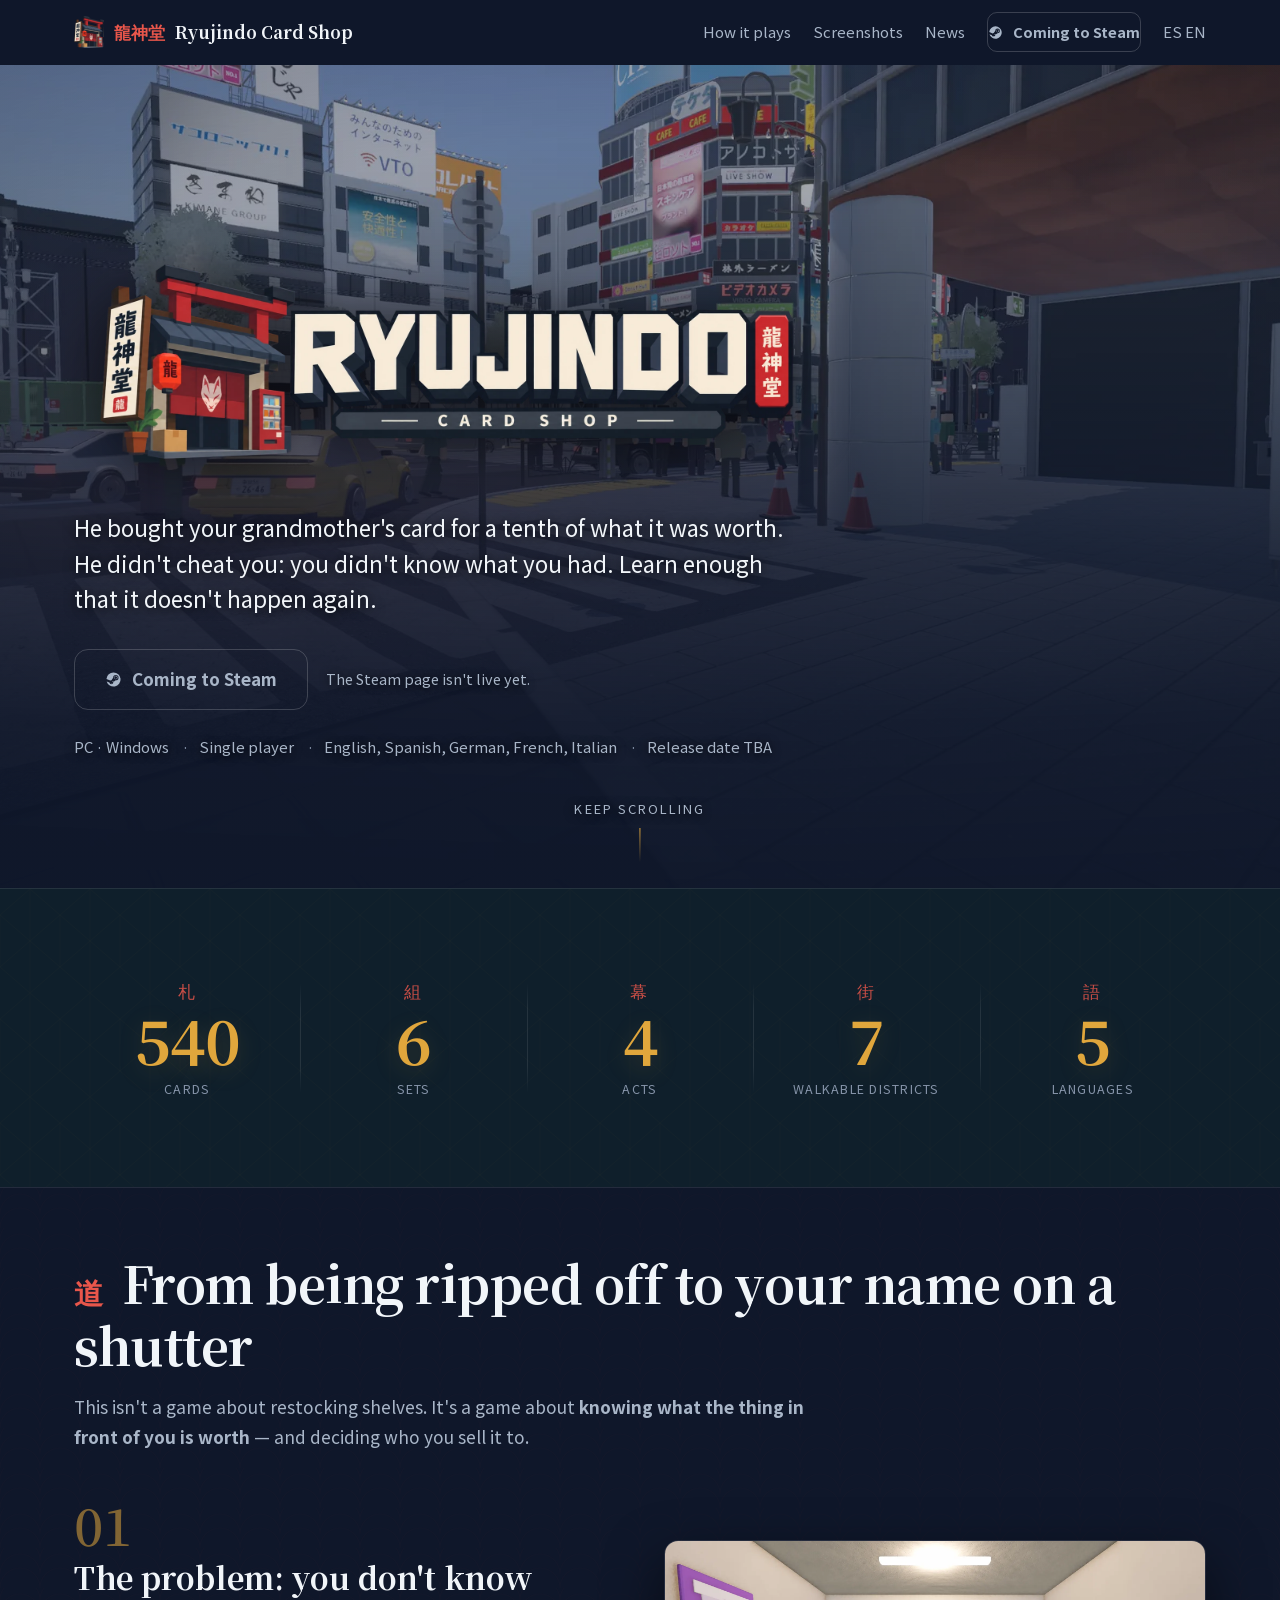
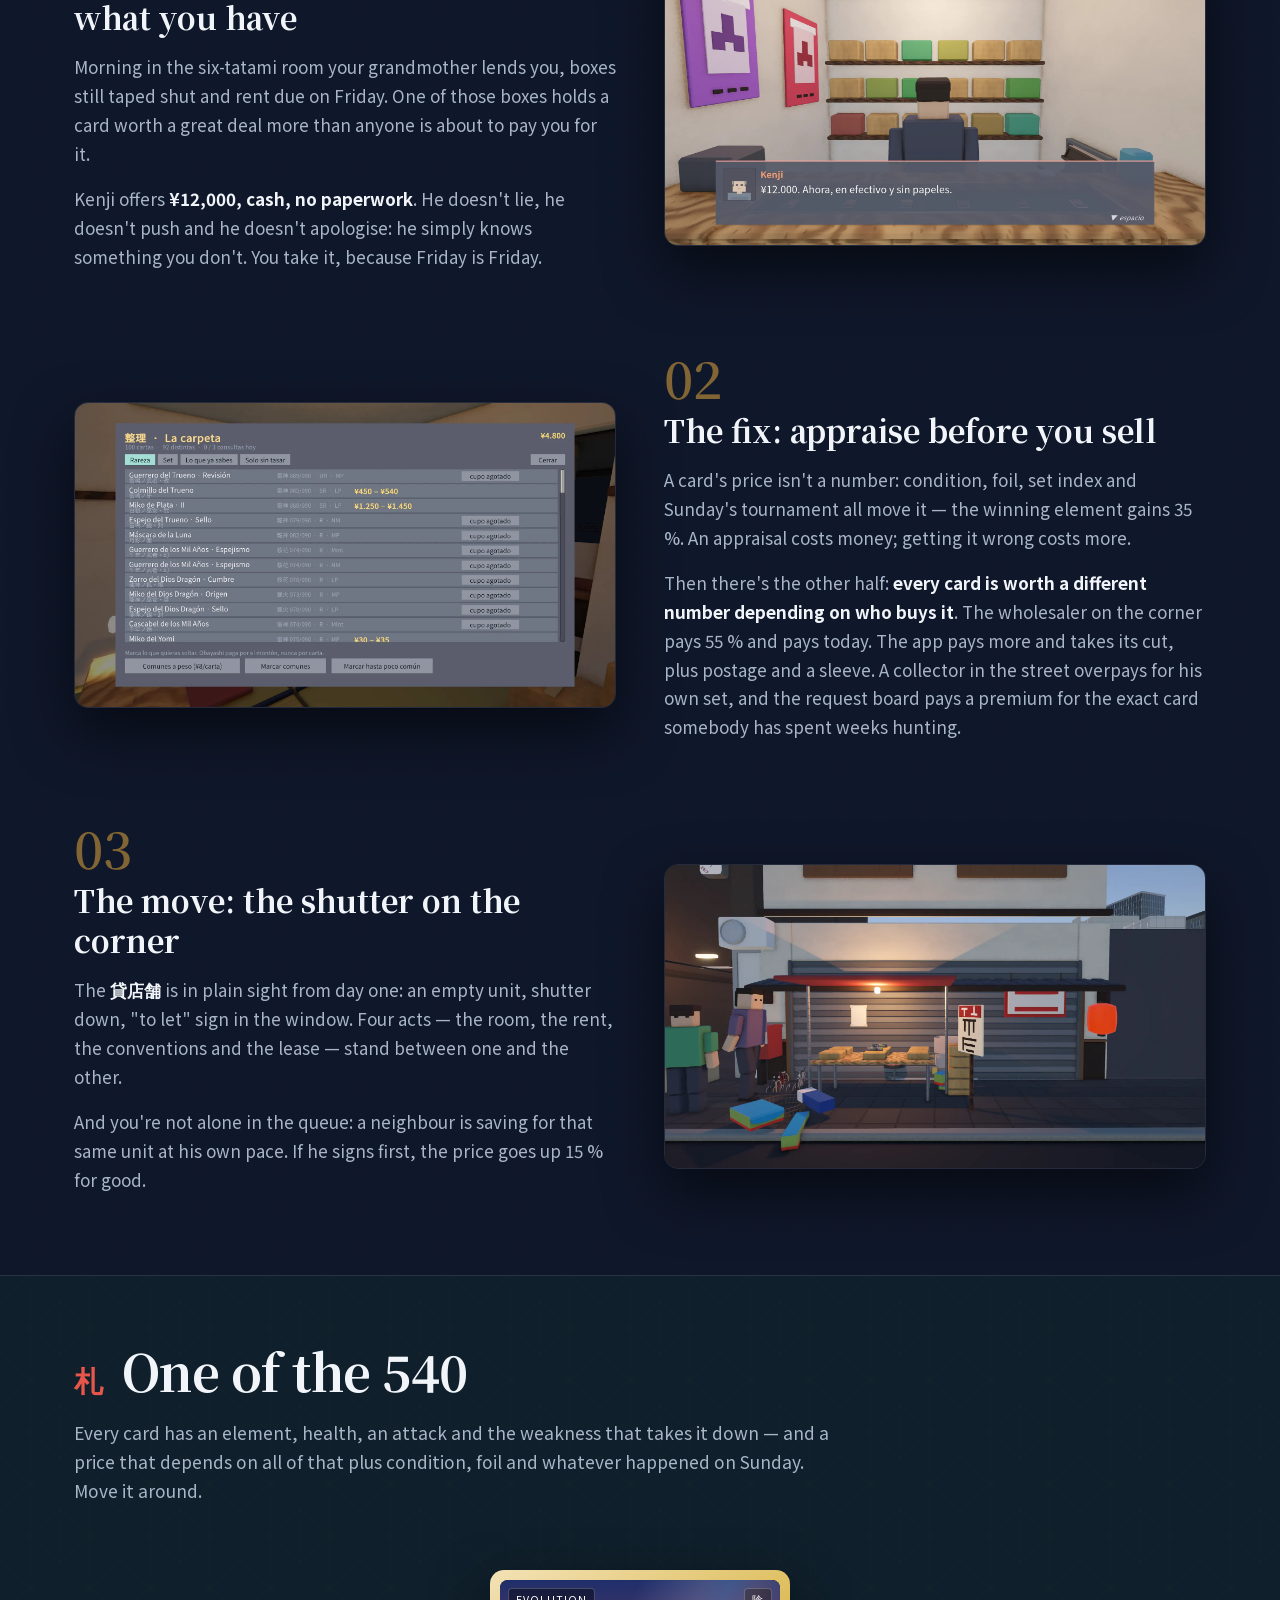
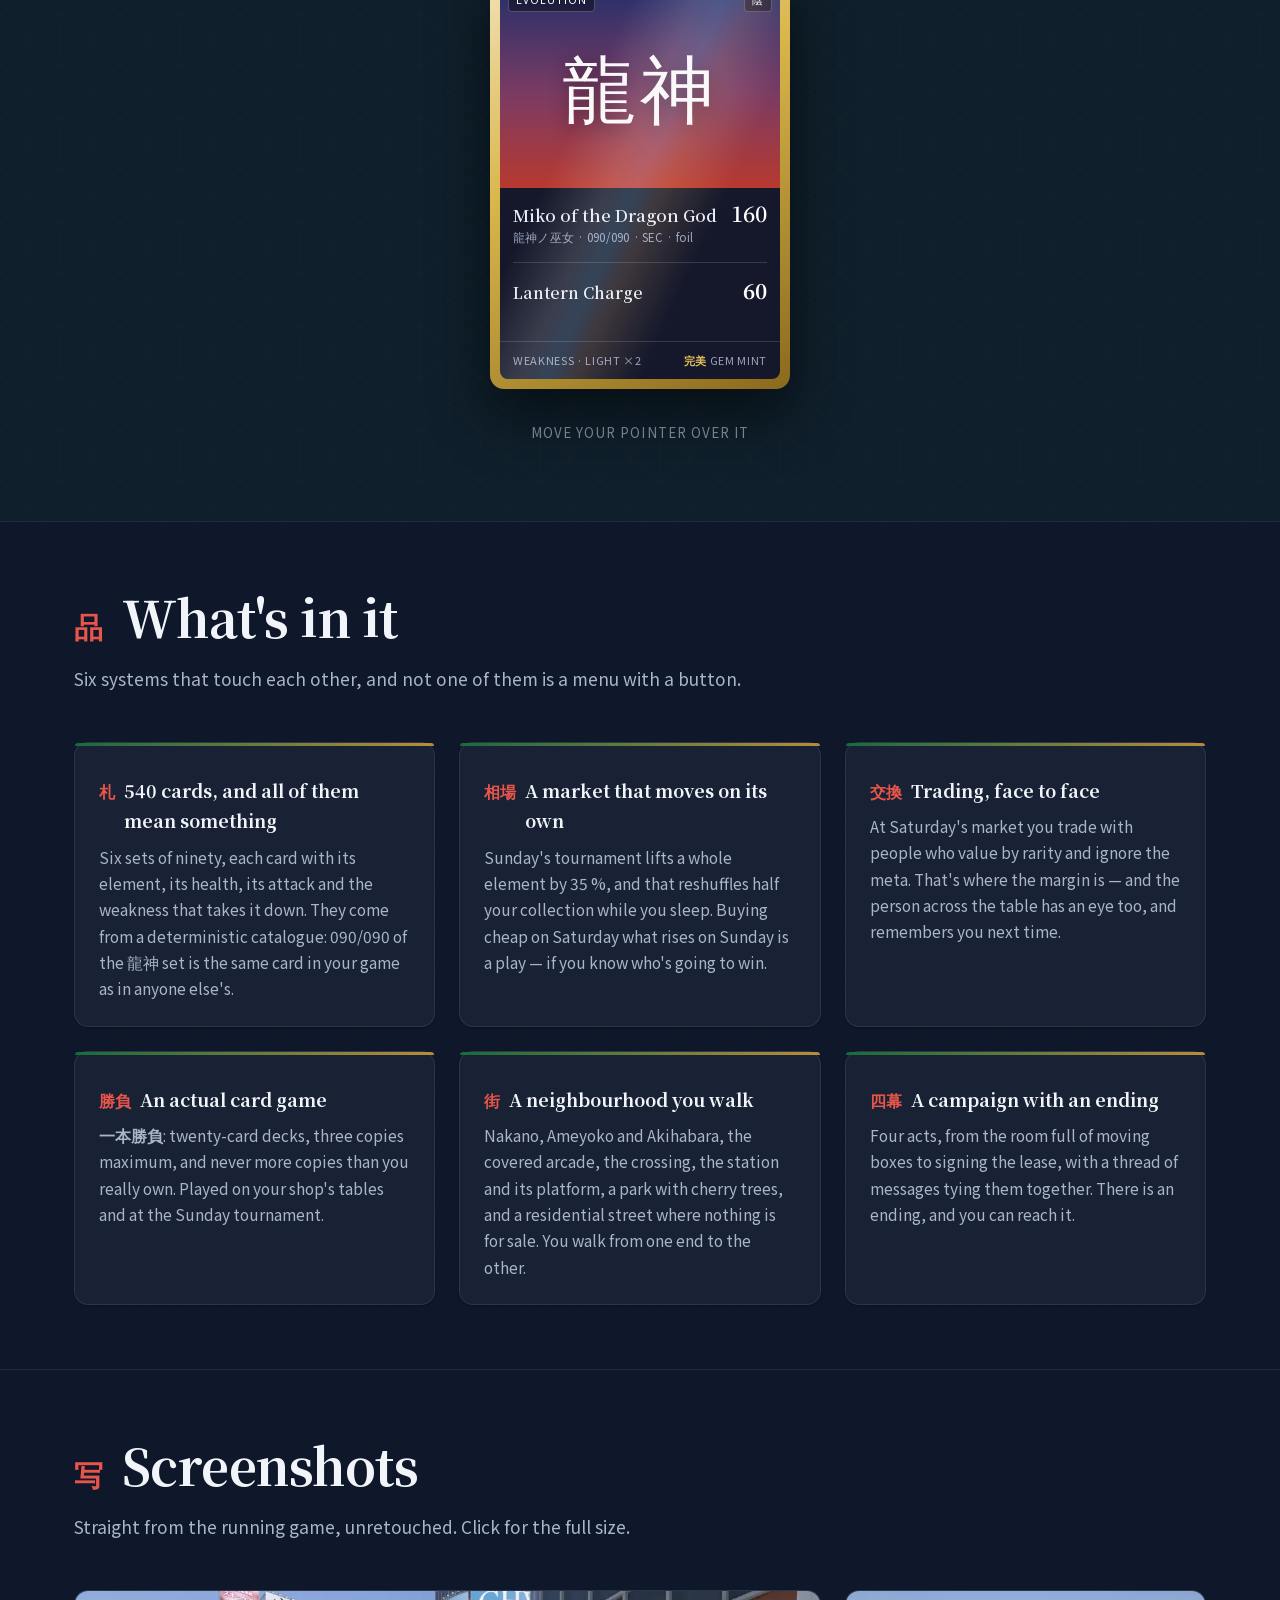
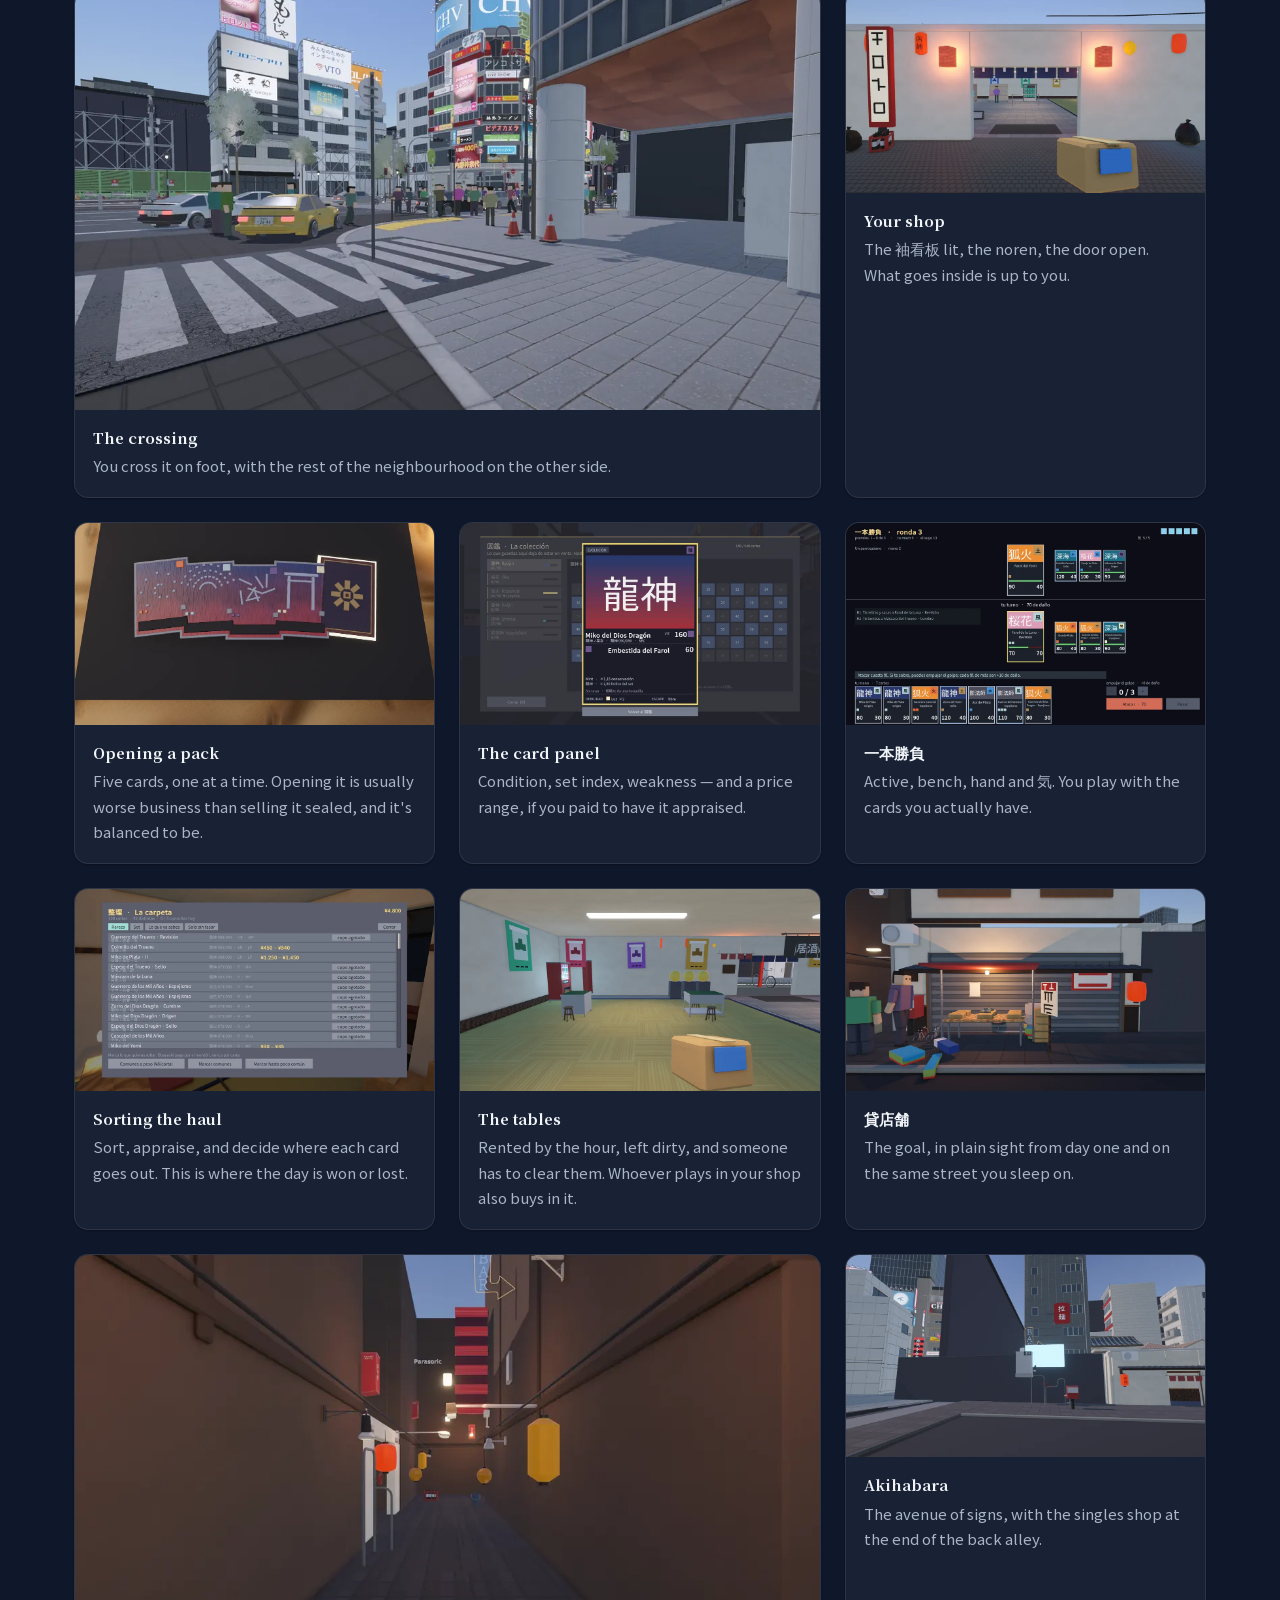
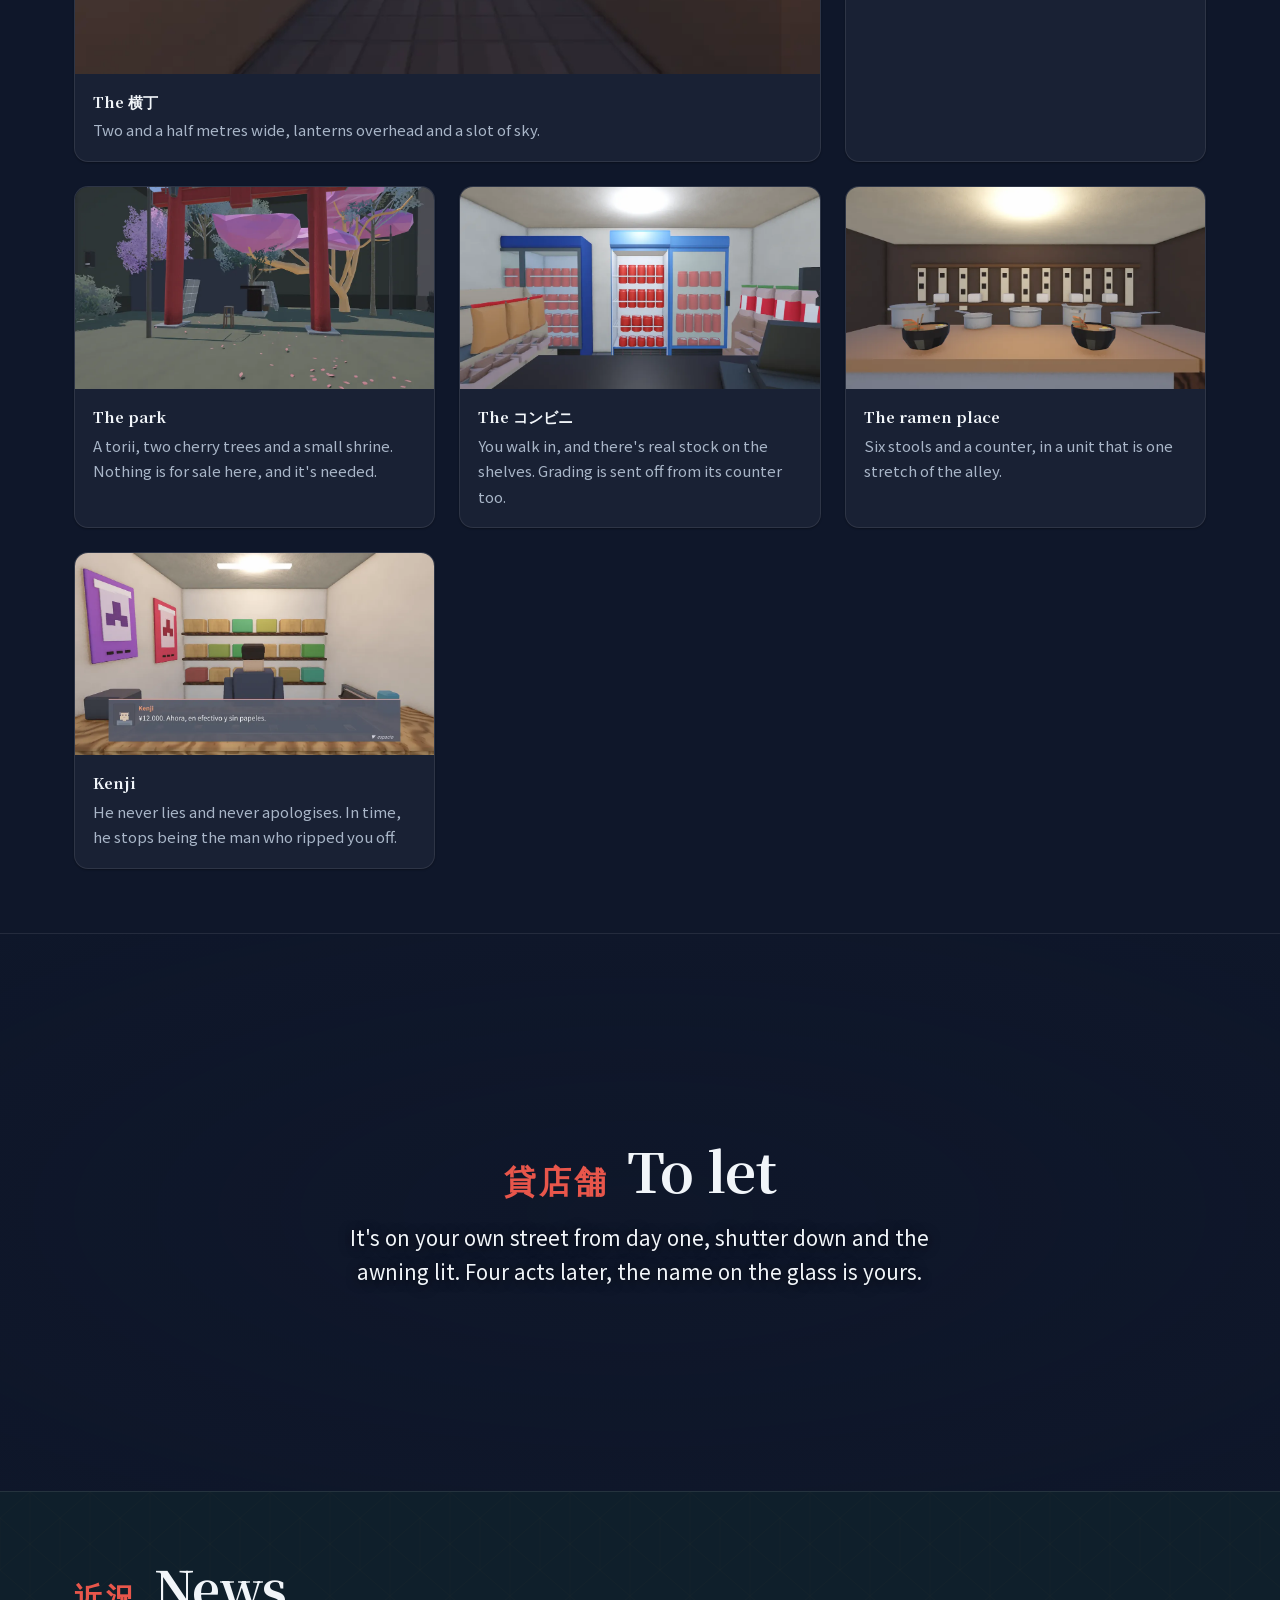
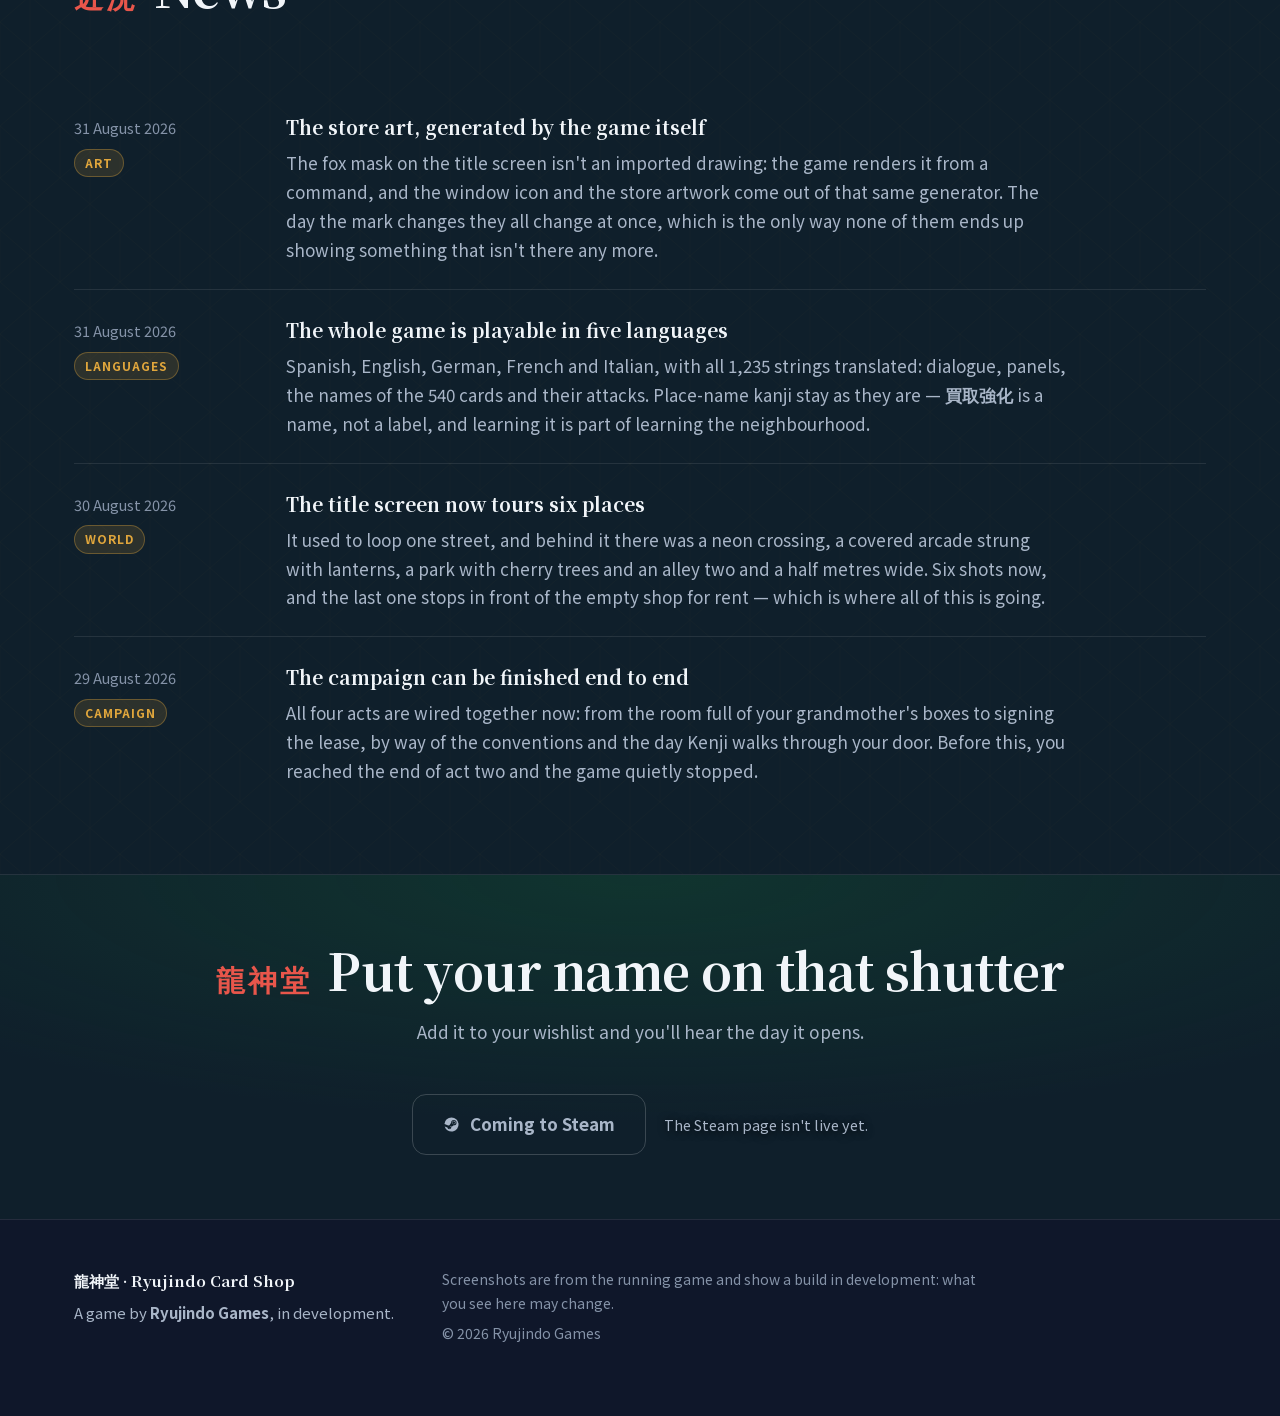
==== commit d282f6cc: "Logotipo nuevo: el de la tienda en el estilo del juego Sustituye al de pincel. La razón no es de gus" ====
--- a/en/index.html
+++ b/en/index.html
@@ -10,7 +10,6 @@
 <link rel="canonical" href="https://dentroytu.github.io/ryujindo/en/">
 <link rel="alternate" hreflang="en" href="https://dentroytu.github.io/ryujindo/">
 <link rel="alternate" hreflang="en" href="https://dentroytu.github.io/ryujindo/en/">
-<link rel="icon" href="../img/emblema.svg" type="image/svg+xml">
 <link rel="icon" href="../img/favicon.png" type="image/png" sizes="180x180">
 <link rel="apple-touch-icon" href="../img/favicon.png">
 
@@ -31,7 +30,7 @@
 <header class="barra">
   <div class="envoltorio">
     <a class="barra-marca" href="index.html">
-      <img src="../img/emblema.svg" alt="" width="30" height="32">
+      <img src="../img/emblema.webp" alt="" width="32" height="32">
       <span class="kanji">龍神堂</span>
       <span>Ryujindo<span class="resto"> Card Shop</span></span>
     </a>
@@ -61,7 +60,7 @@
   <div class="hero-vineta"></div>
   <div class="envoltorio">
     <h1 class="hero-logo">
-      <img src="../img/logotipo.svg" width="1348" height="464" alt="Ryujindo Card Shop · 龍神堂">
+      <img src="../img/logotipo.webp" width="1800" height="572" alt="Ryujindo Card Shop · 龍神堂">
     </h1>
 
     <p class="lema">
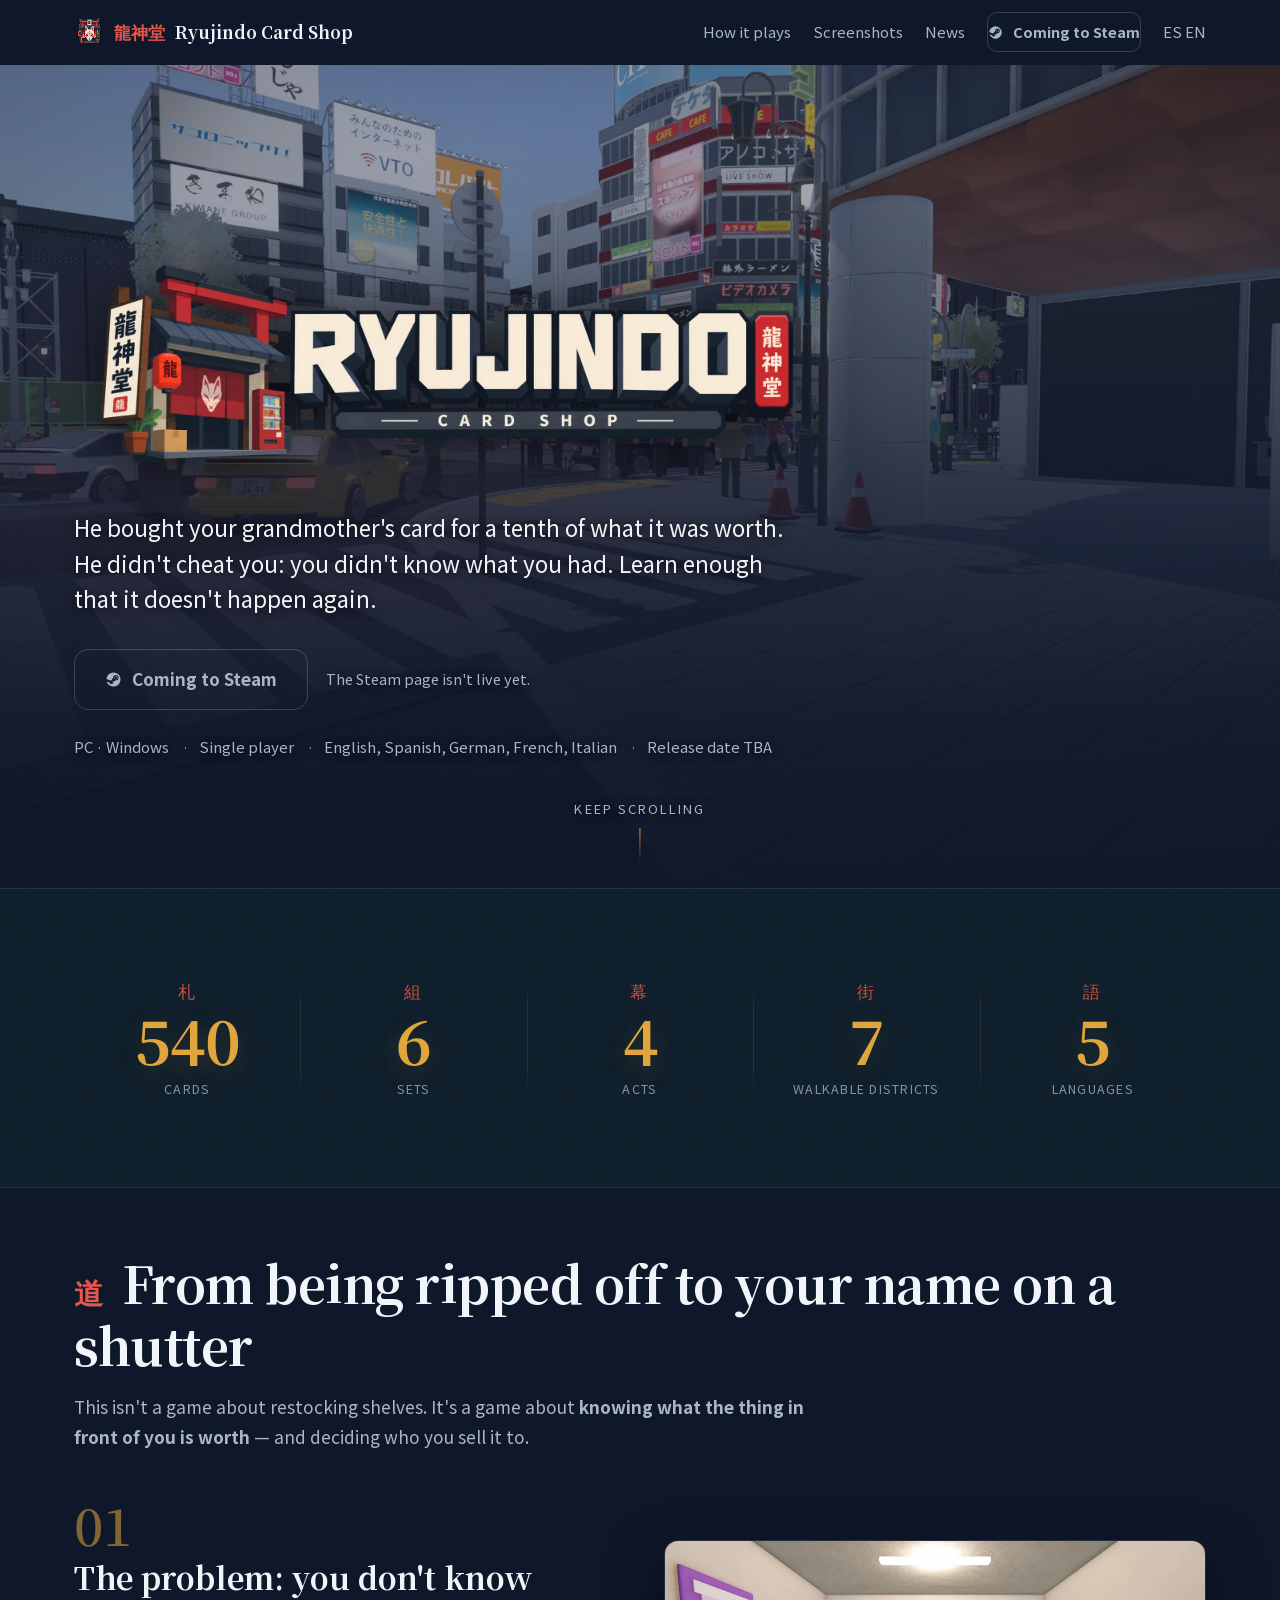
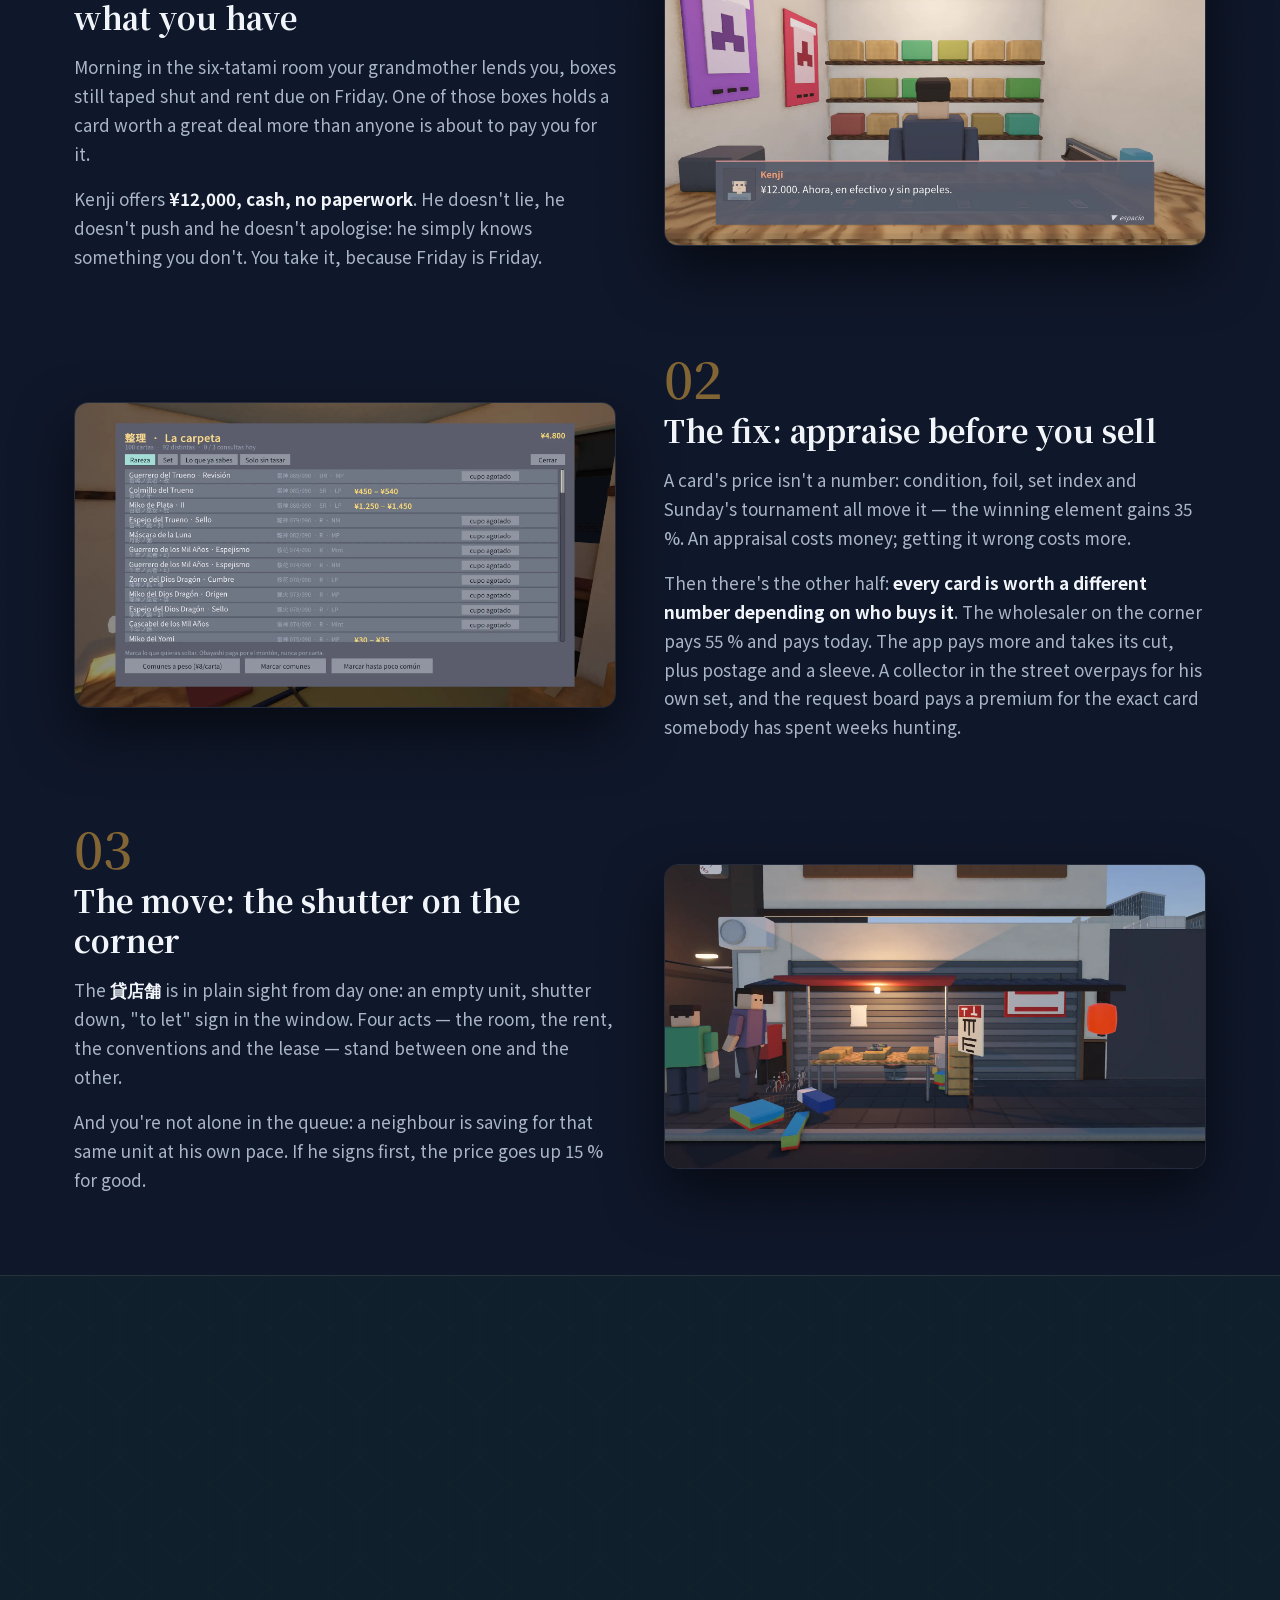
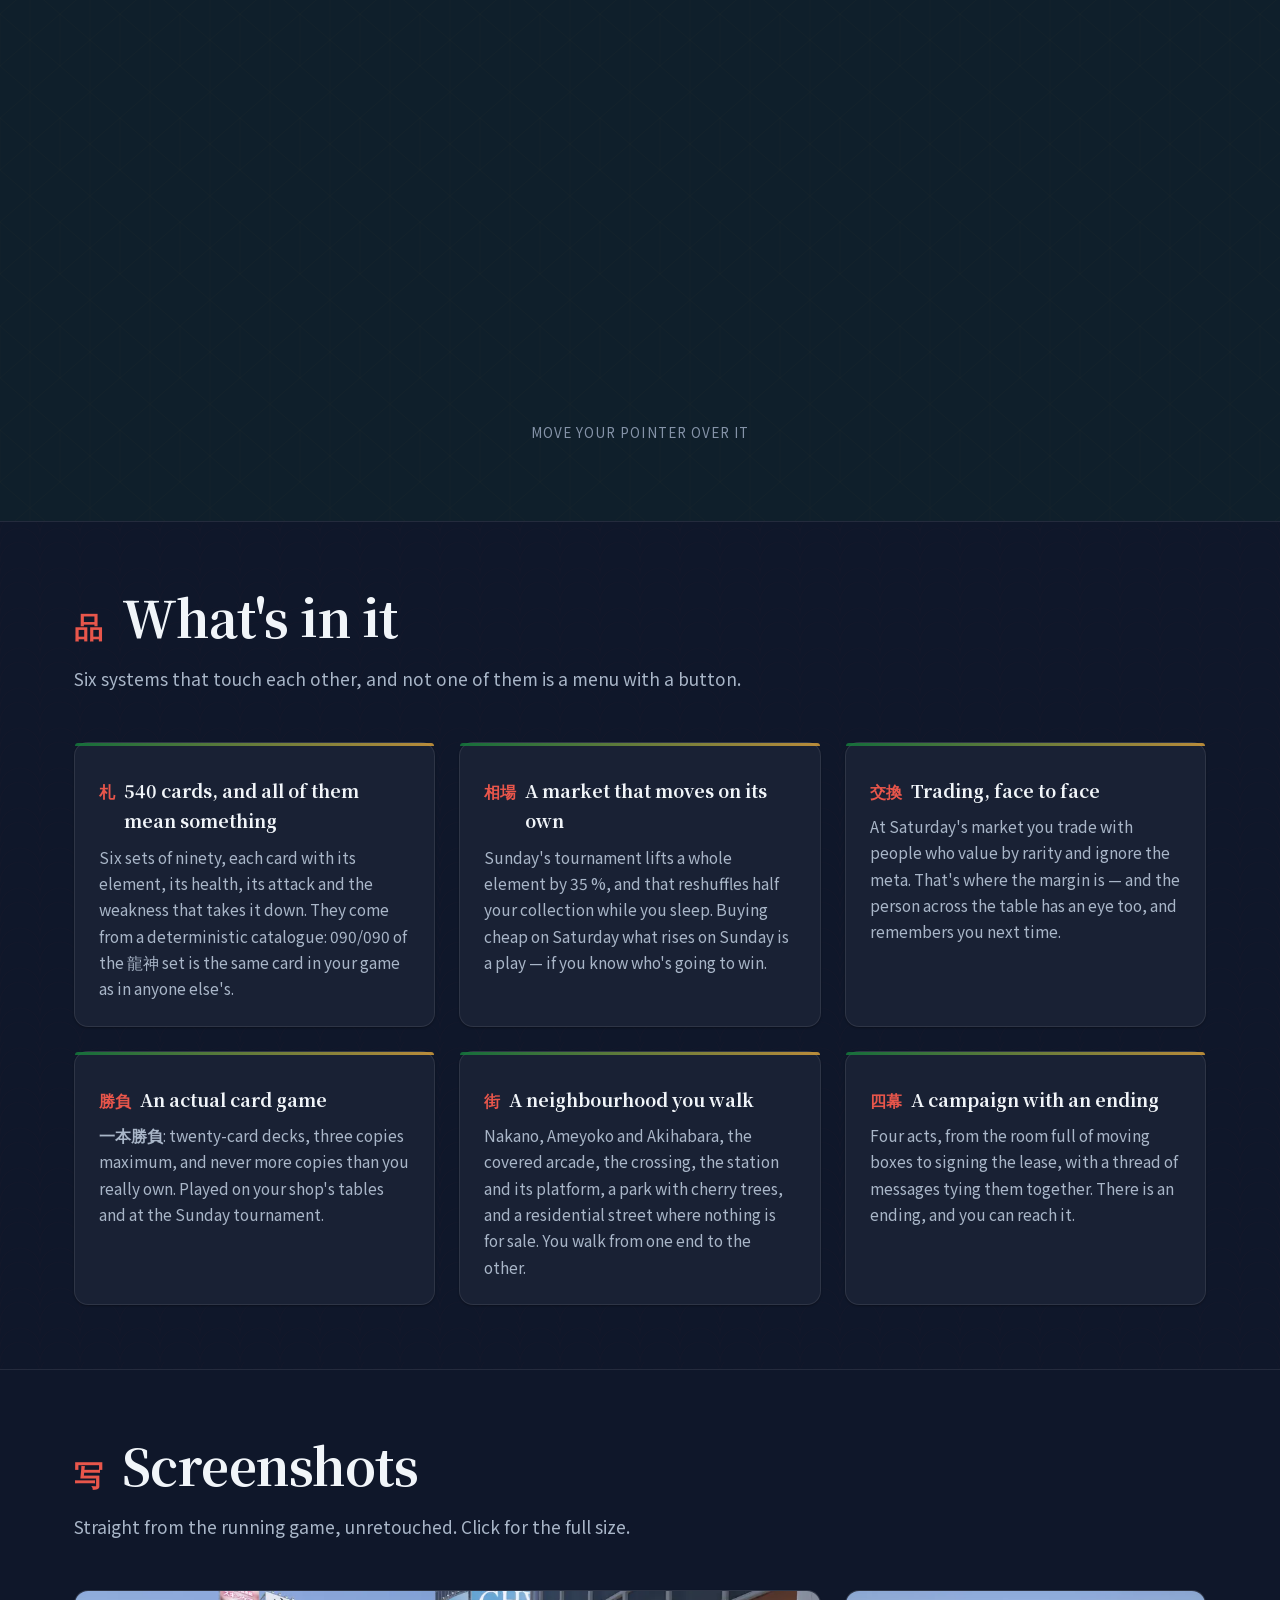
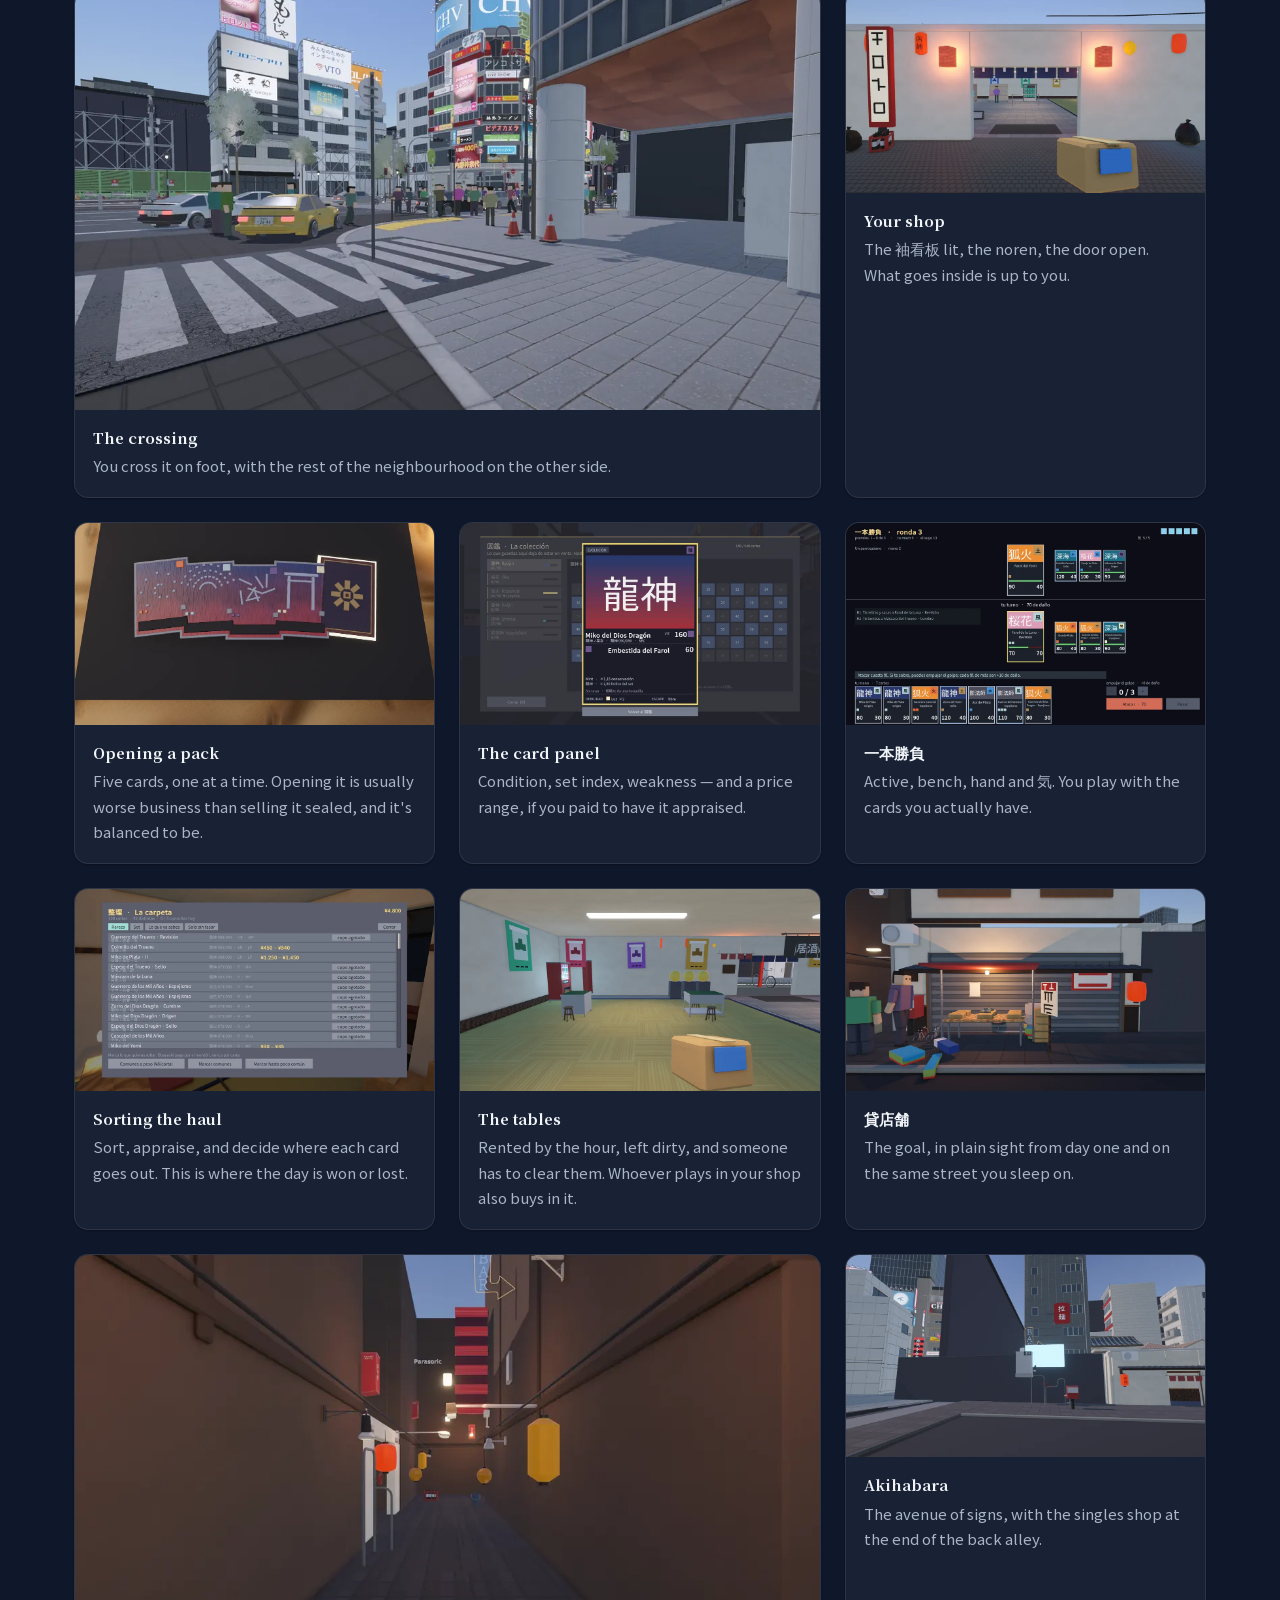
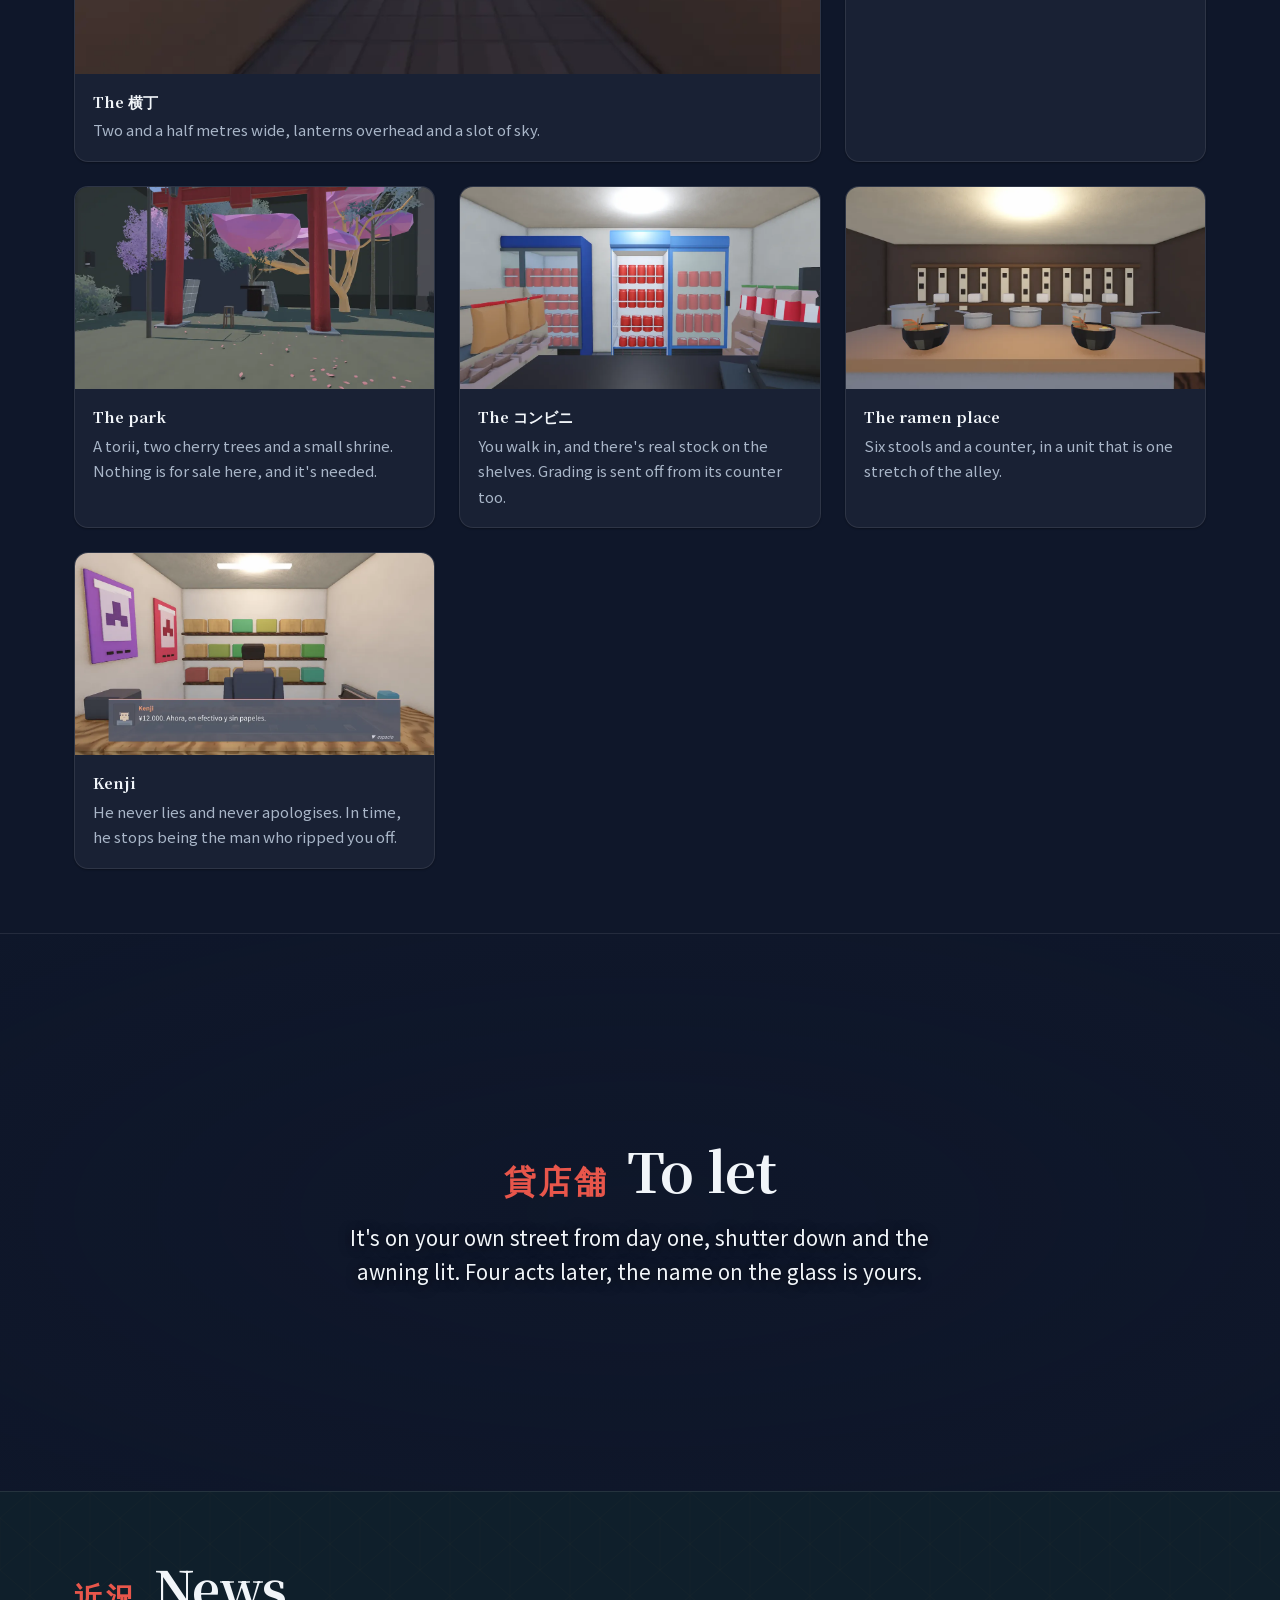
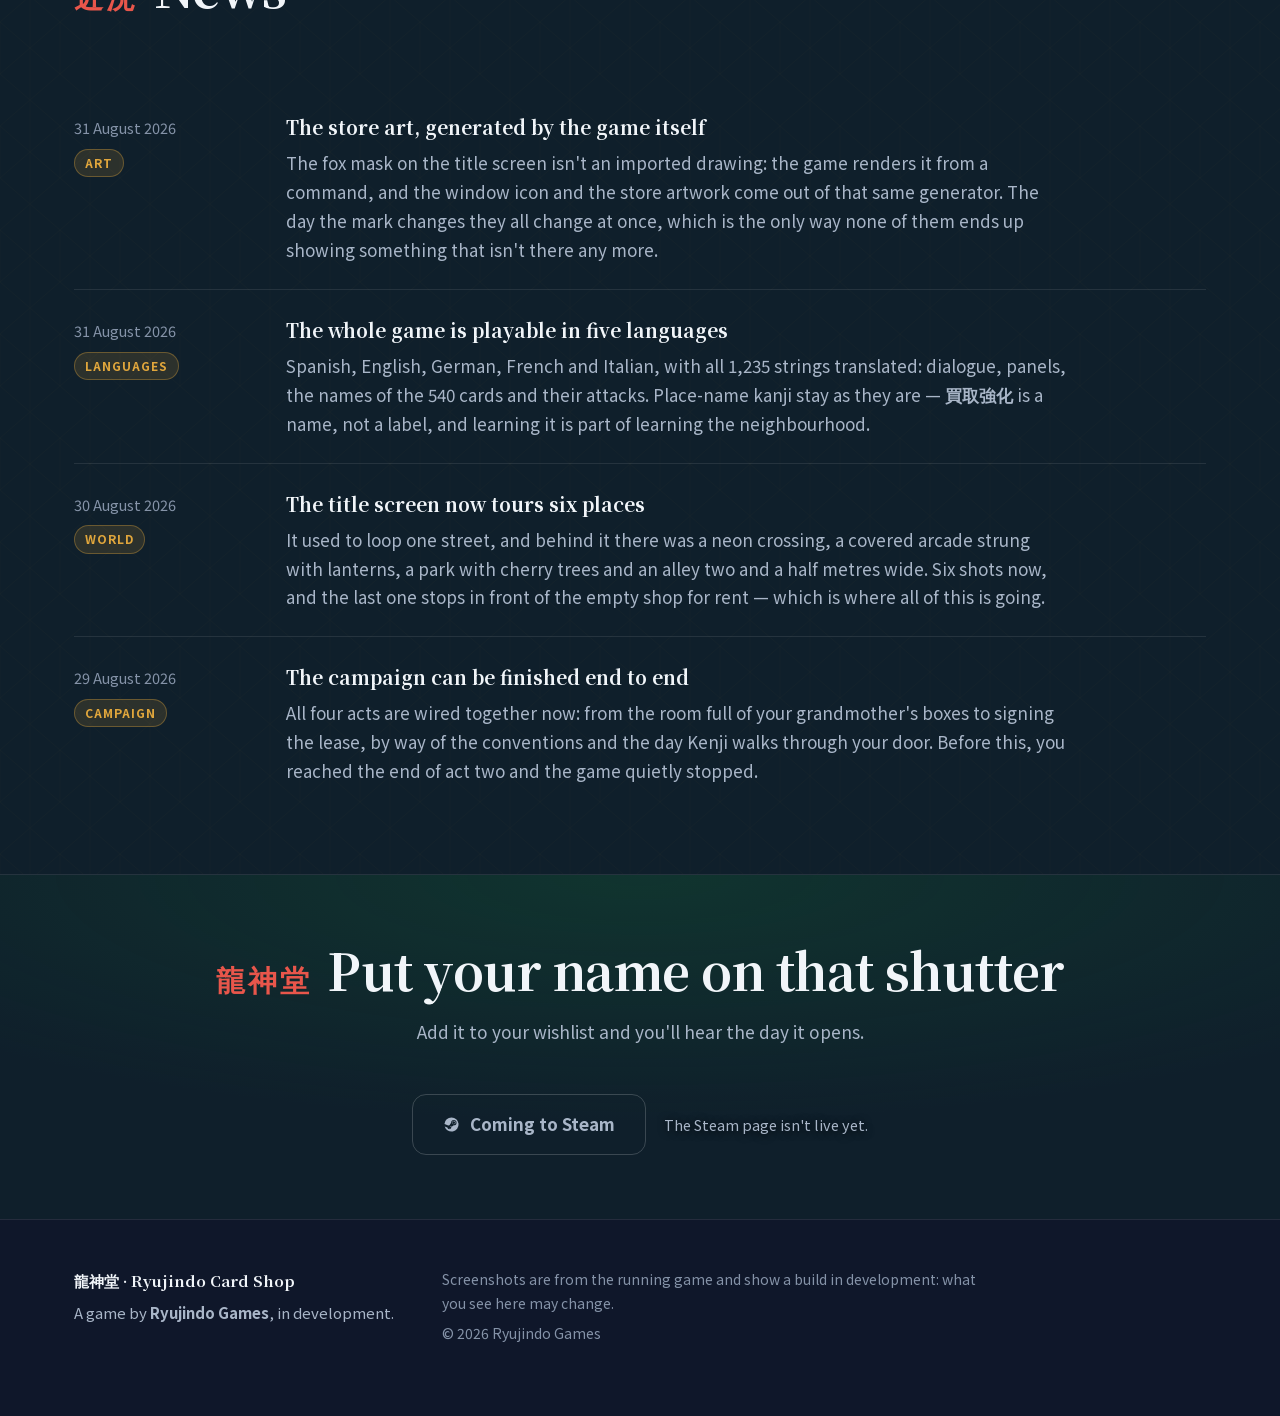
==== commit 3cbf9f1f: "El kit de marca, cinco piezas, y el generador se queda sin nada que adivinar Llegan las cinco versio" ====
--- a/en/index.html
+++ b/en/index.html
@@ -30,7 +30,7 @@
 <header class="barra">
   <div class="envoltorio">
     <a class="barra-marca" href="index.html">
-      <img src="../img/emblema.webp" alt="" width="32" height="32">
+      <img src="../img/emblema.webp" alt="" width="32" height="31">
       <span class="kanji">龍神堂</span>
       <span>Ryujindo<span class="resto"> Card Shop</span></span>
     </a>
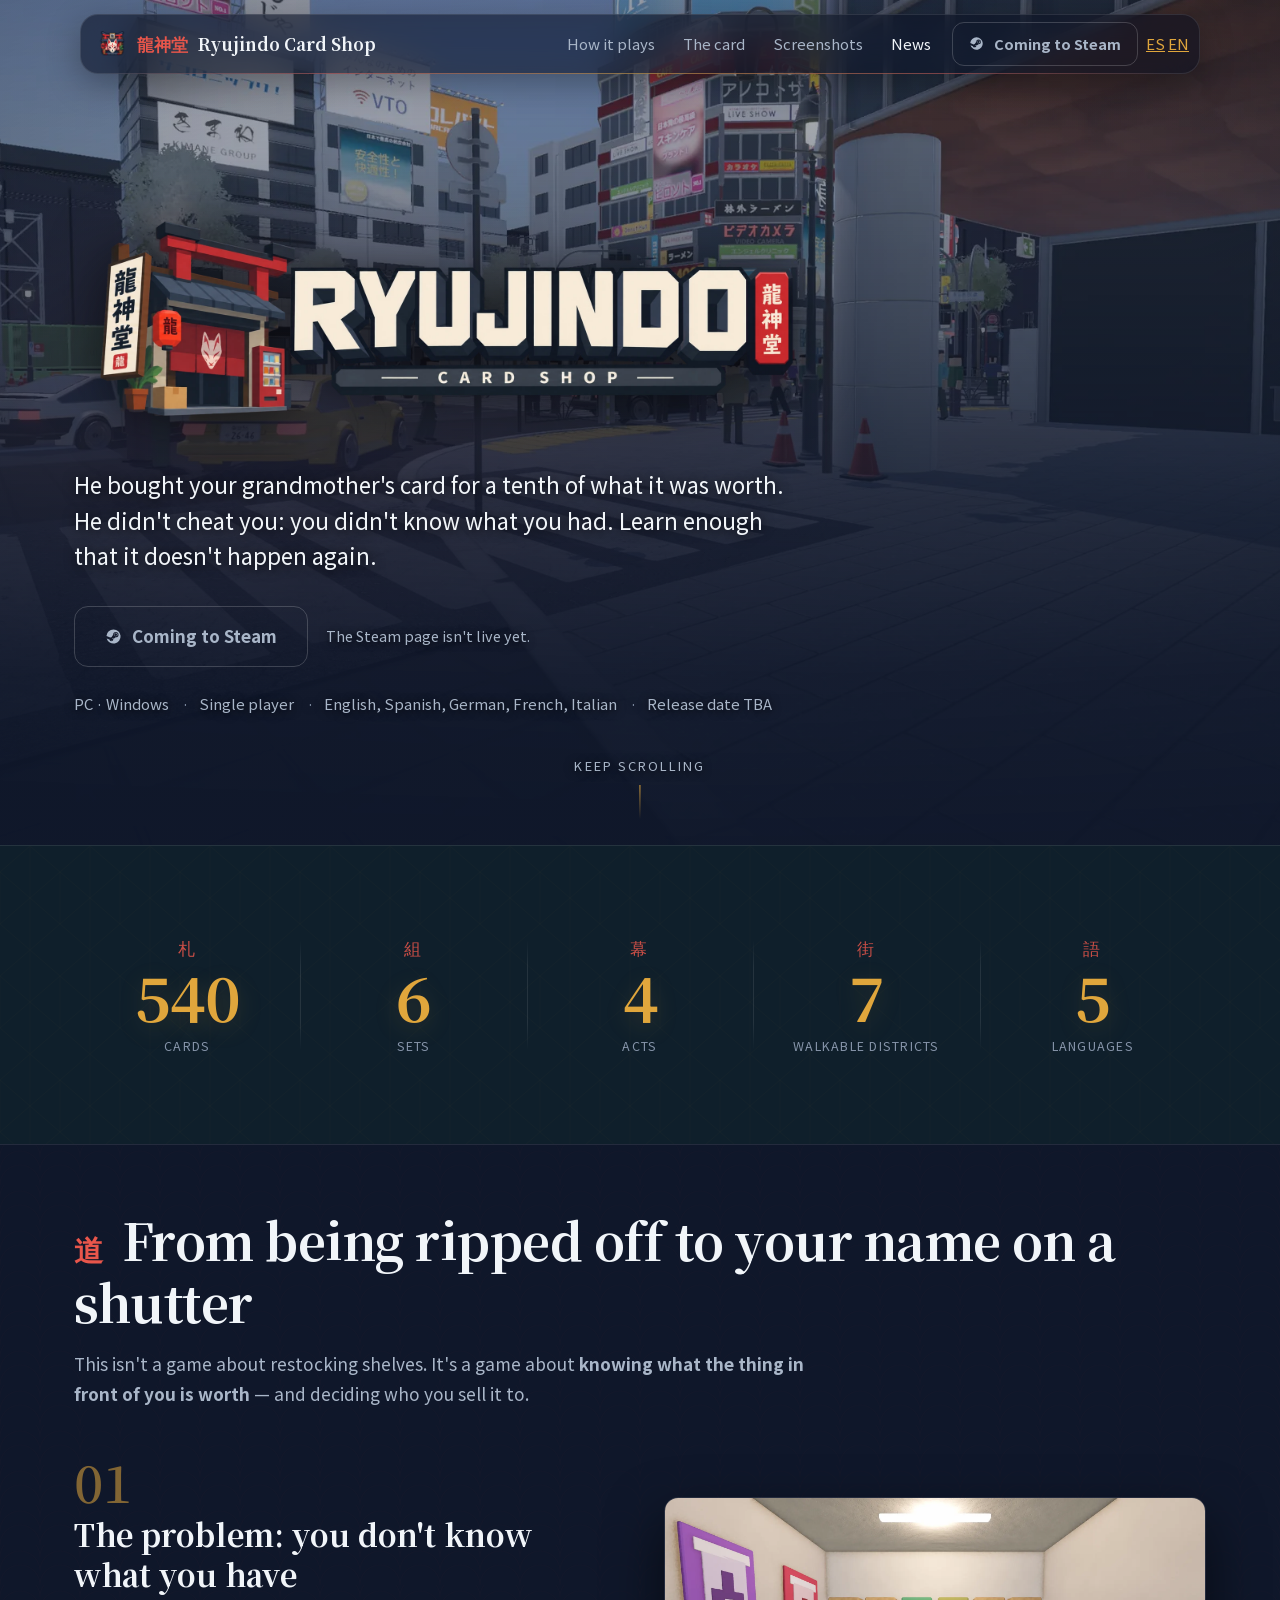
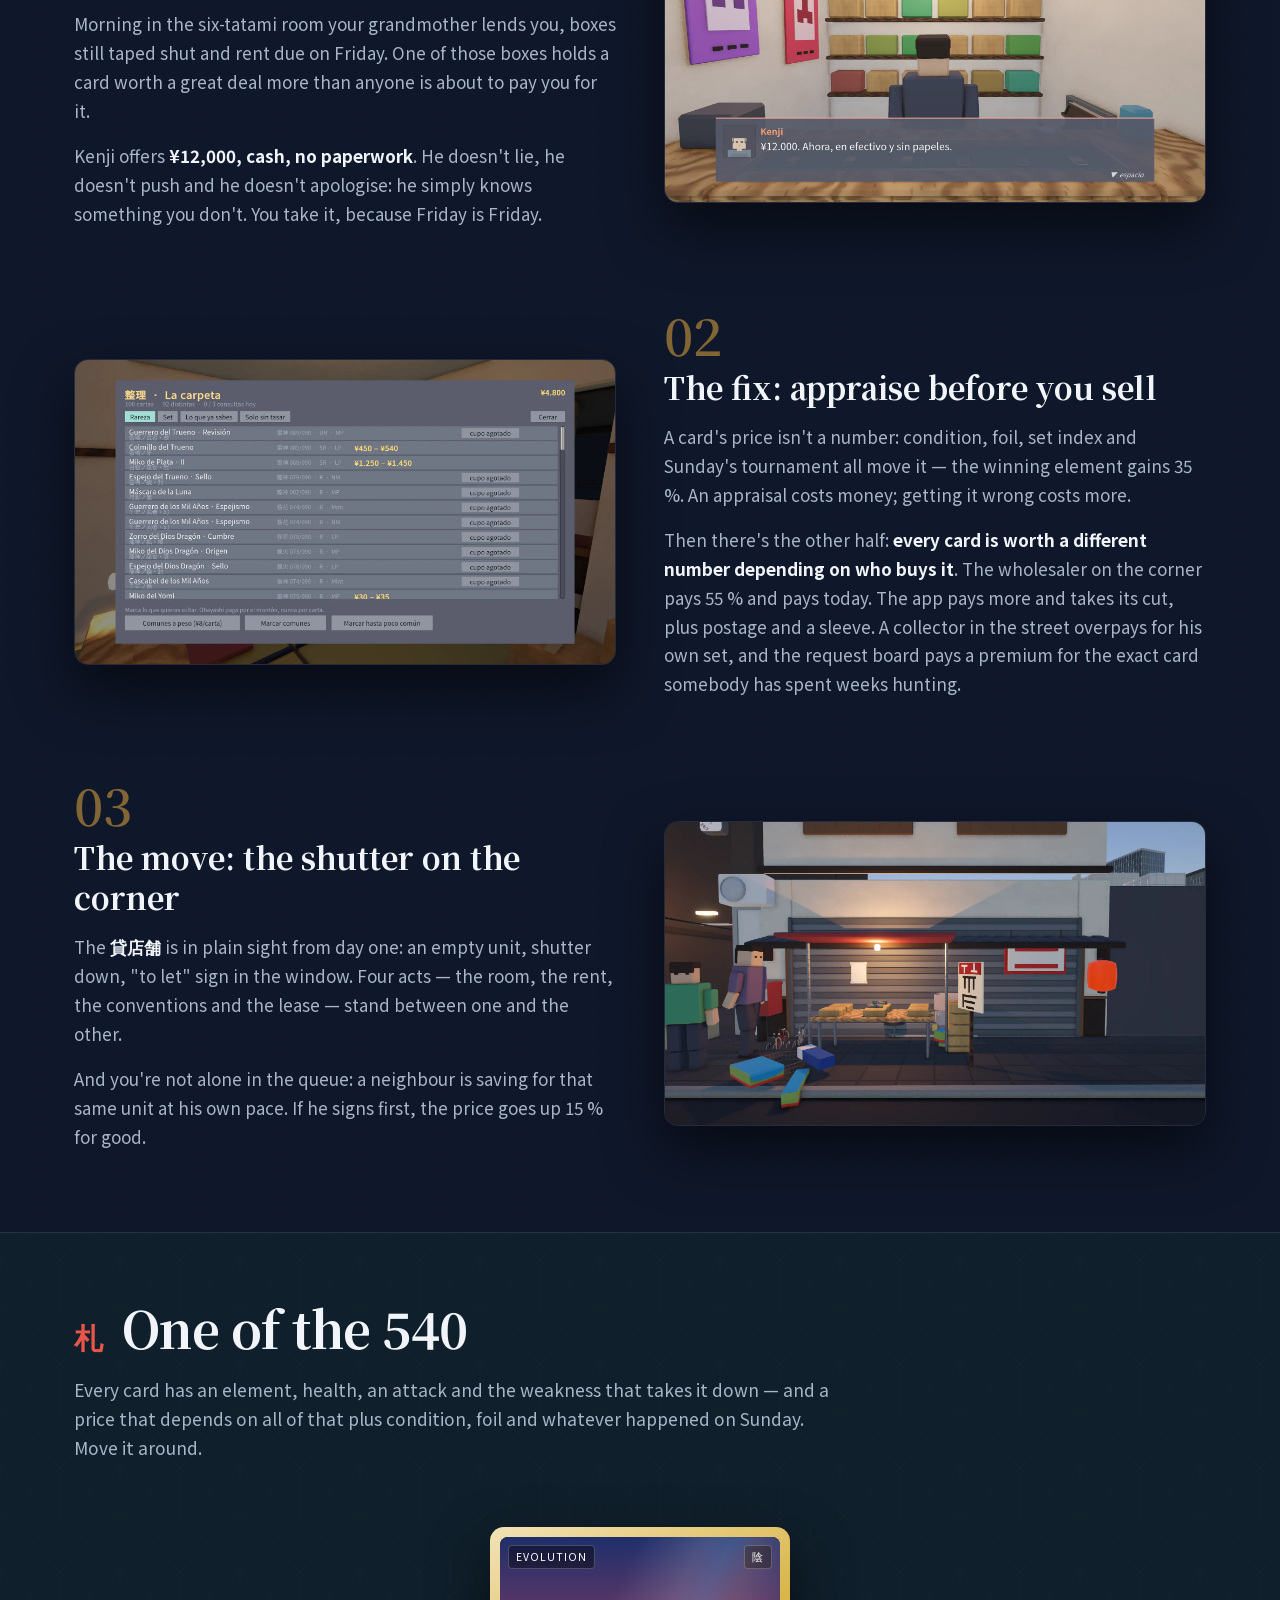
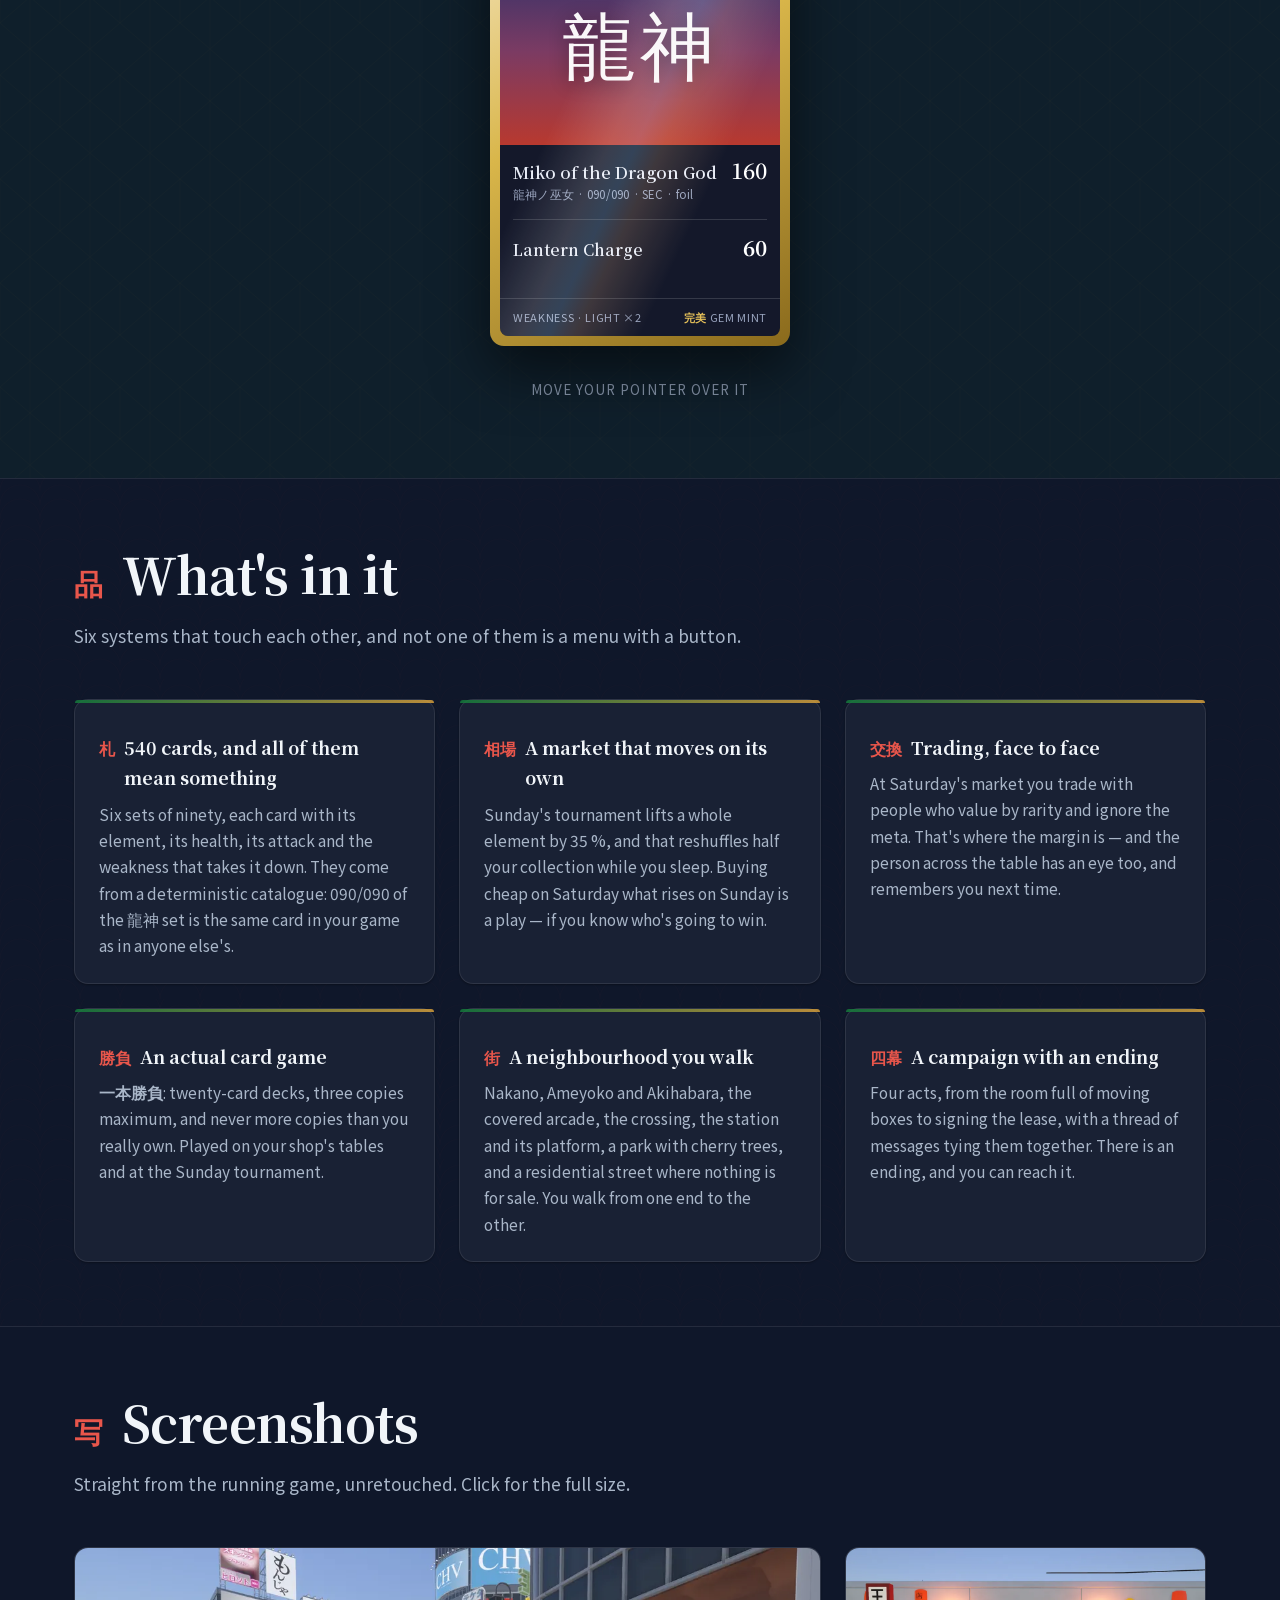
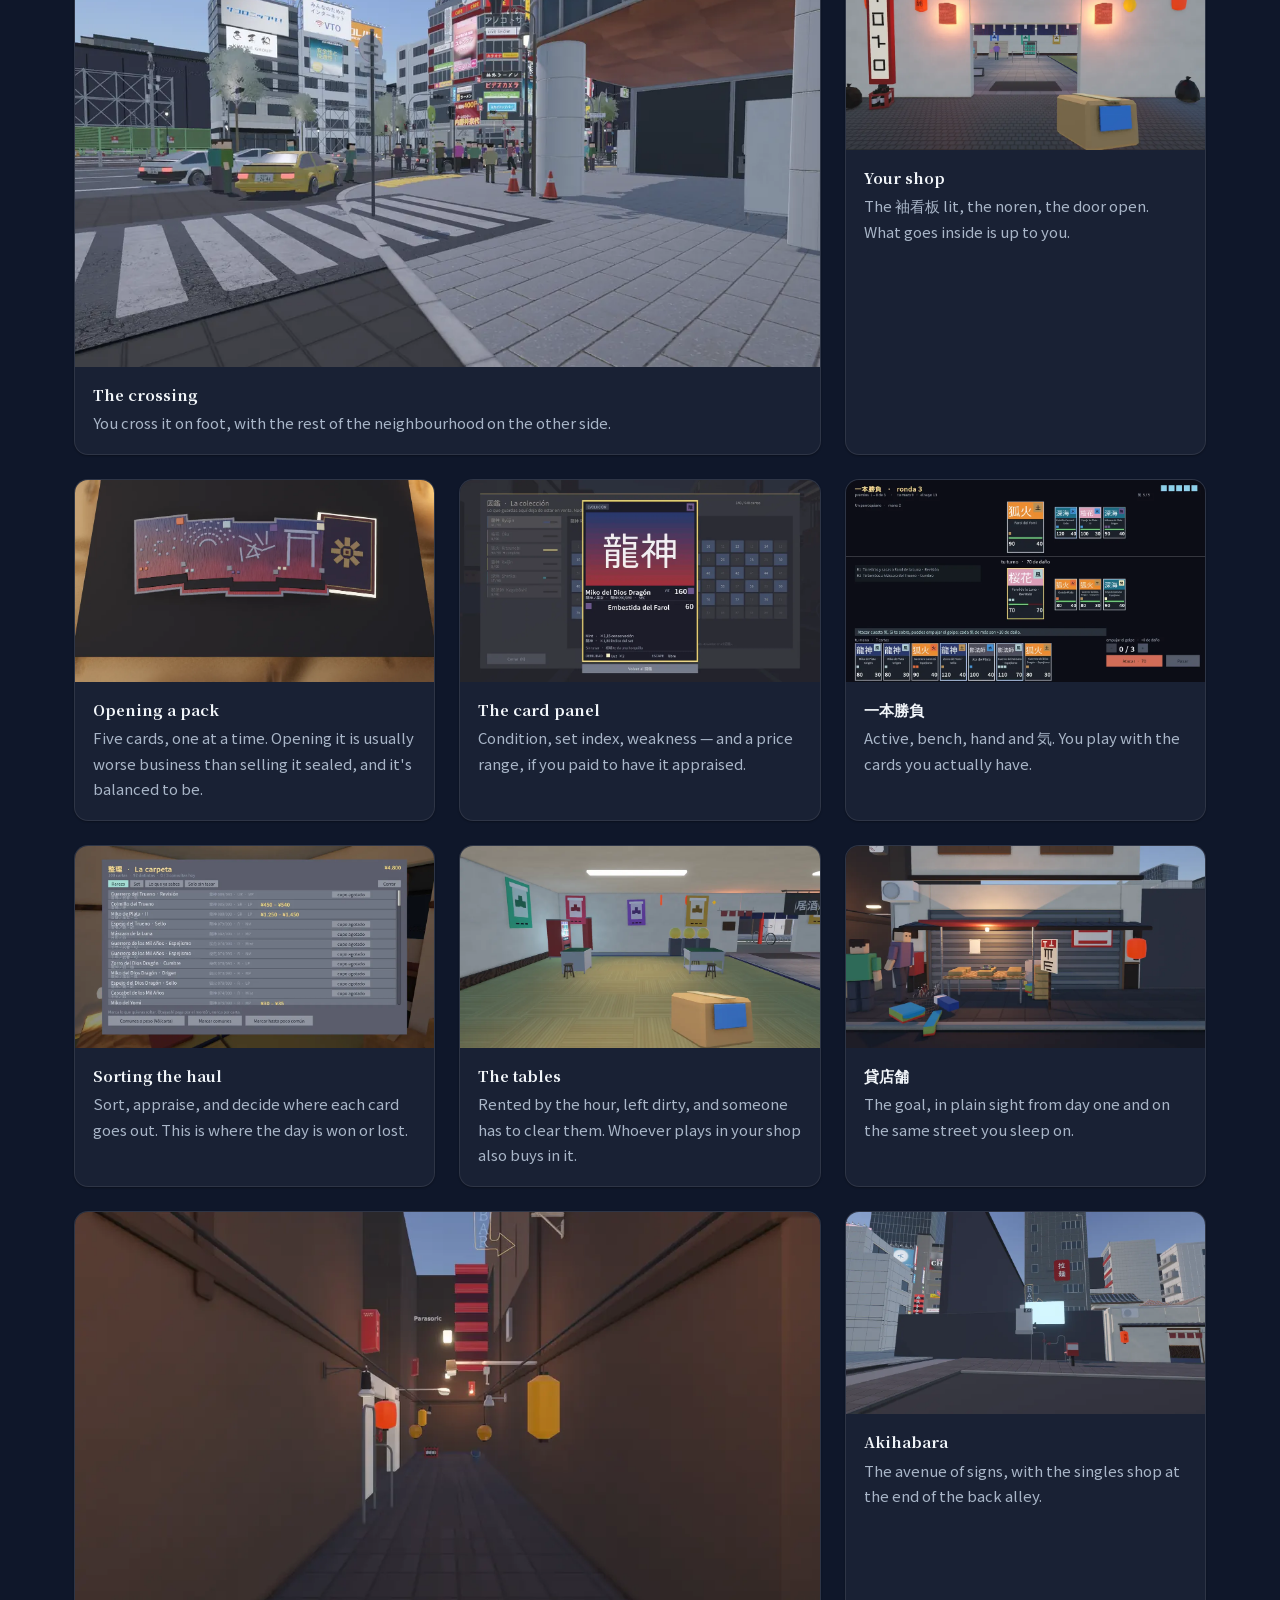
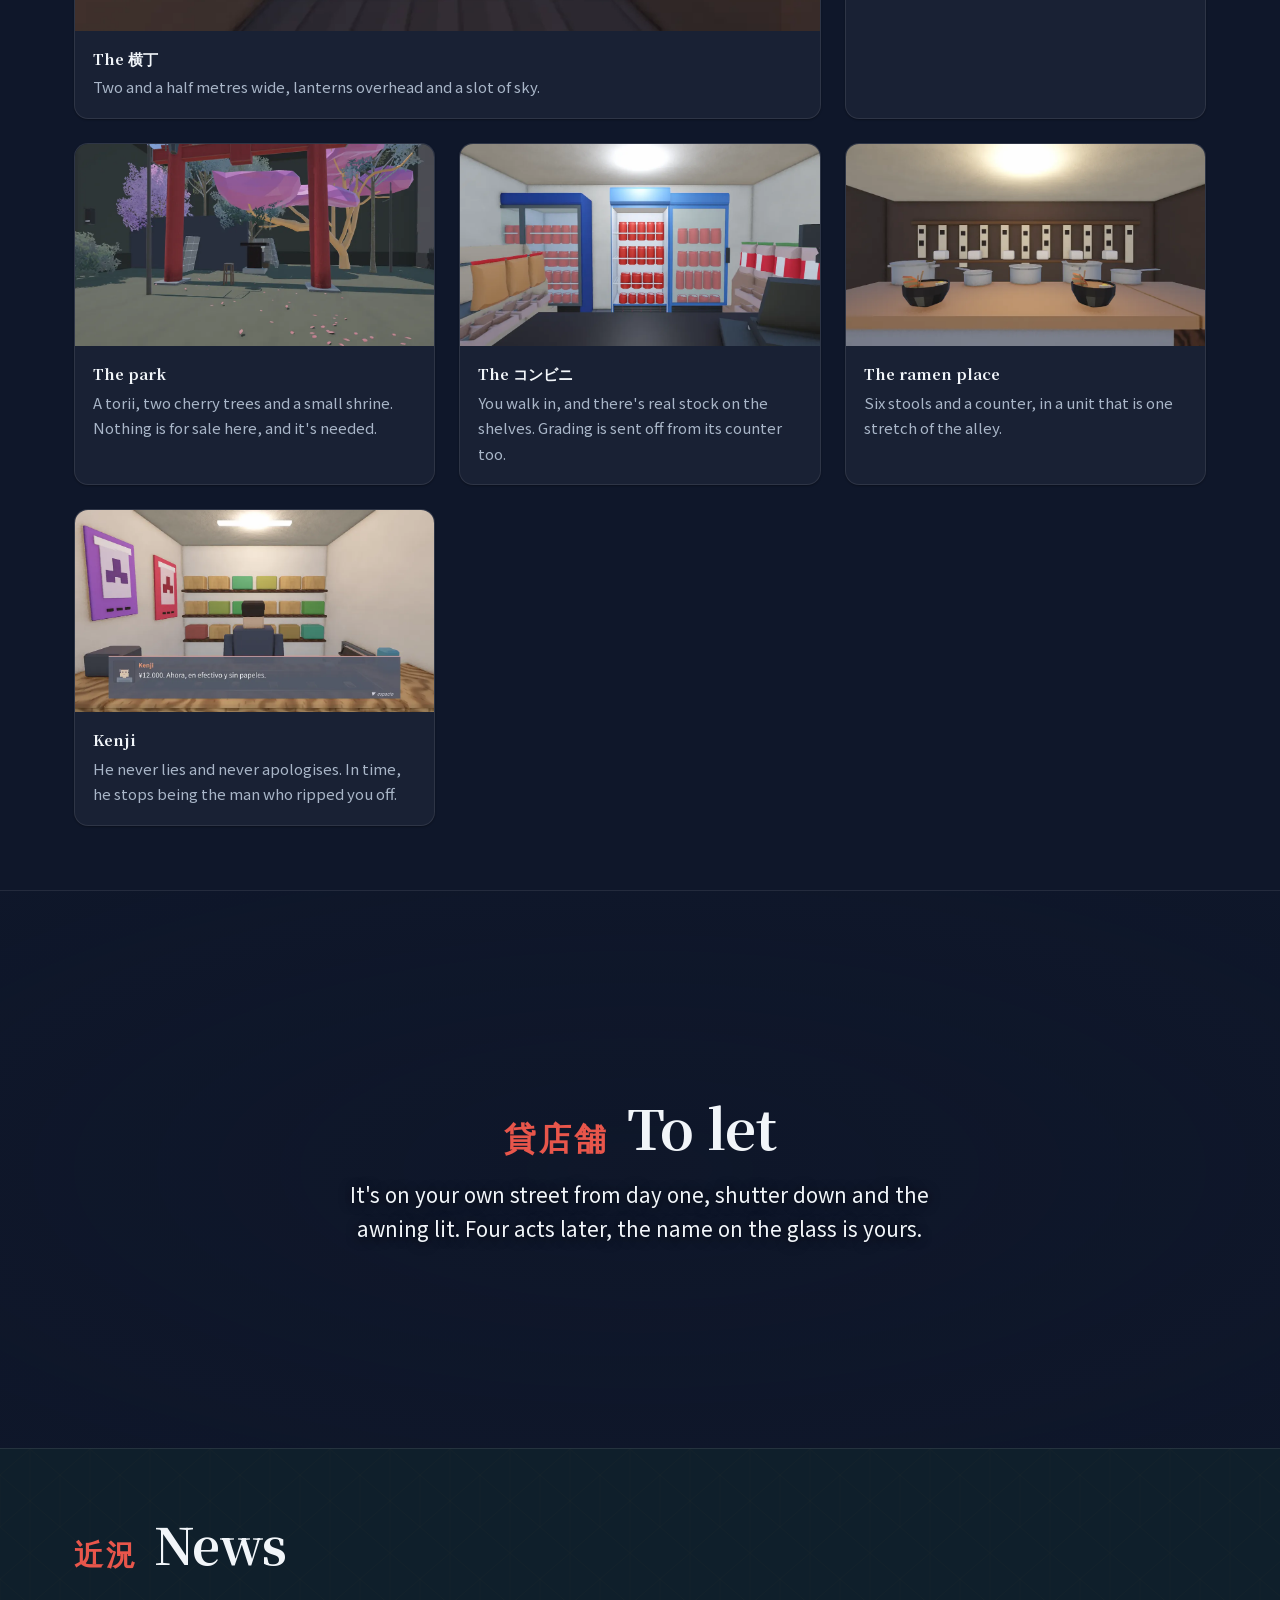
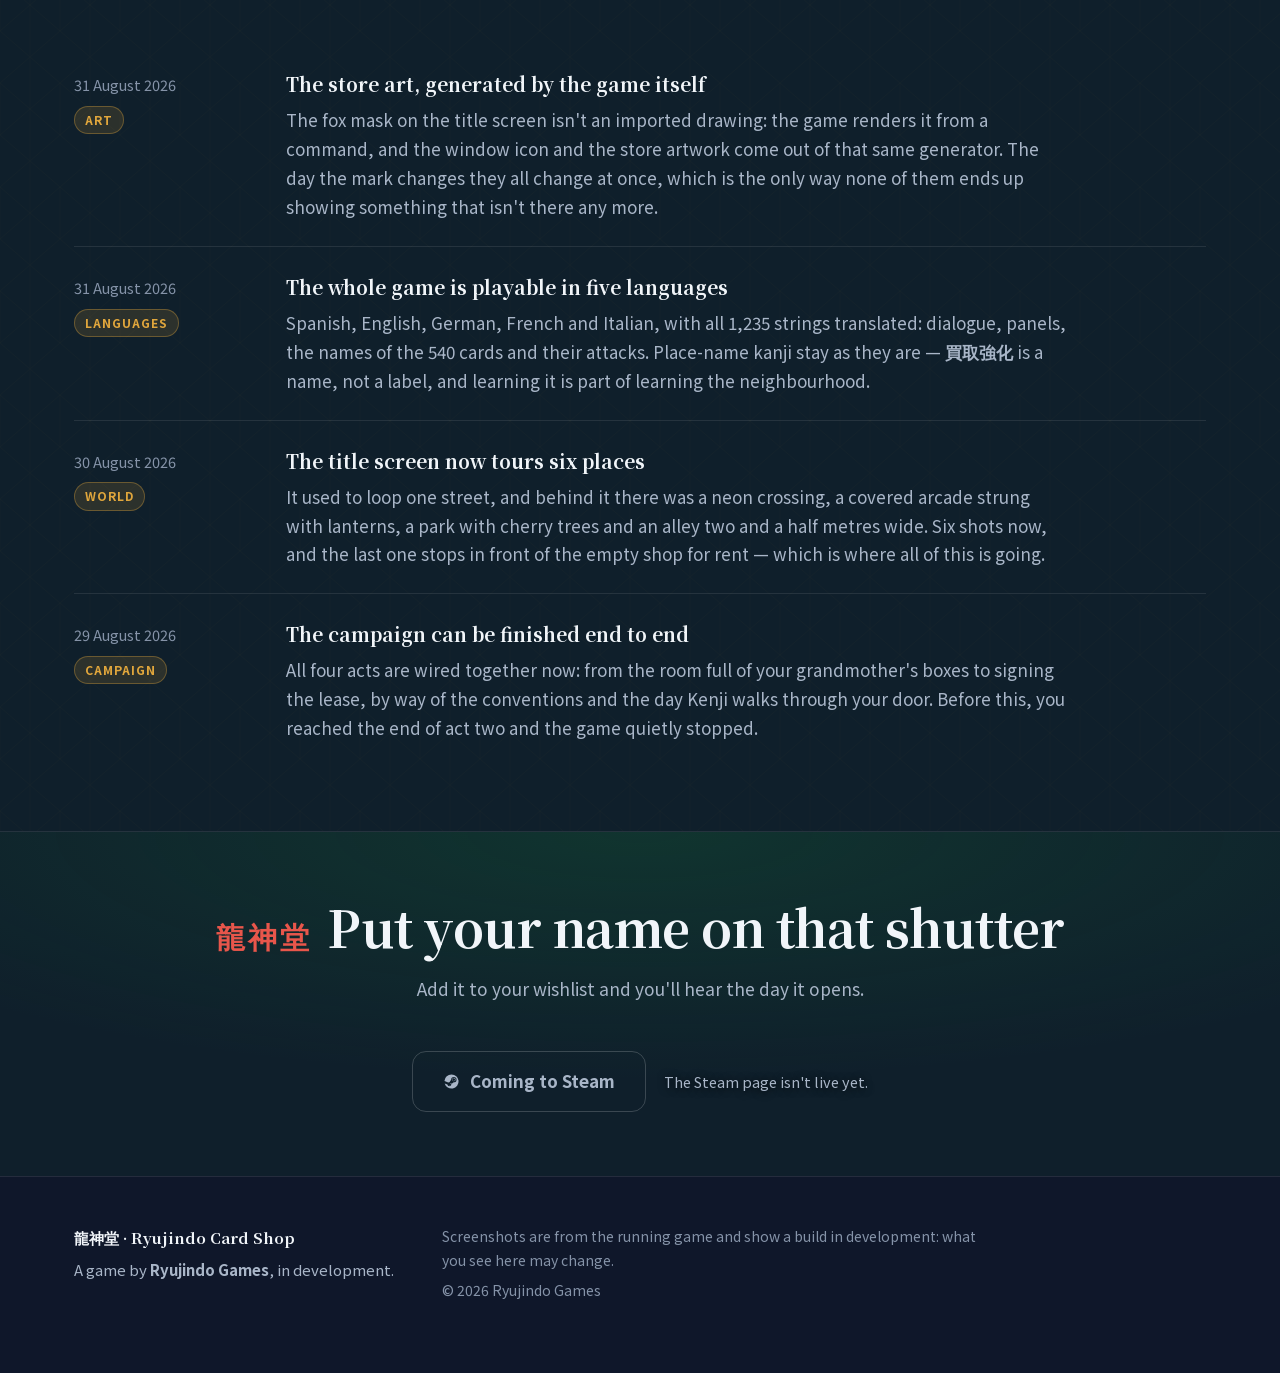
==== commit a658cb70: "La barra deja de ser de 2010: píldora flotante y un indicador que sabe dónde estás Lo anterior era e" ====
--- a/en/index.html
+++ b/en/index.html
@@ -22,7 +22,7 @@
 <meta name="twitter:card" content="summary_large_image">
 
 <link rel="stylesheet" href="../css/fuentes.css?v=754a37">
-<link rel="stylesheet" href="../css/estilo.css?v=3a0591">
+<link rel="stylesheet" href="../css/estilo.css?v=4f8556">
 </head>
 
 <body>
@@ -35,9 +35,13 @@
       <span>Ryujindo<span class="resto"> Card Shop</span></span>
     </a>
     <nav>
-      <a href="#how-it-plays" class="oculta-movil">How it plays</a>
-      <a href="#screenshots" class="oculta-movil">Screenshots</a>
-      <a href="#news">News</a>
+      <div class="menu">
+        <span class="menu-indicador" aria-hidden="true"></span>
+        <a href="#how-it-plays">How it plays</a>
+        <a href="#the-card">The card</a>
+        <a href="#screenshots">Screenshots</a>
+        <a href="#news">News</a>
+      </div>
       <a class="boton boton-barra" data-steam aria-disabled="true">
         <svg viewBox="0 0 24 24" fill="currentColor" aria-hidden="true"><path d="M12 2a10 10 0 0 0-9.96 9.2l5.36 2.2a2.8 2.8 0 0 1 1.6-.5h.15l2.38-3.44v-.05a3.77 3.77 0 1 1 3.77 3.77h-.09l-3.4 2.42v.12a2.83 2.83 0 0 1-5.6.55l-3.83-1.58A10 10 0 1 0 12 2Zm-4.3 15.16.88.37a2.13 2.13 0 1 0 1.24-2.85l.93.38a1.57 1.57 0 1 1-1.2 2.9Zm7.6-5.4a2.51 2.51 0 1 0 0-5.02 2.51 2.51 0 0 0 0 5.02Zm0-.63a1.89 1.89 0 1 1 0-3.77 1.89 1.89 0 0 1 0 3.77Z"/></svg><span data-steam-texto>Coming to Steam</span>
       </a>
@@ -426,6 +430,6 @@
 </footer>
 
 <script src="../js/novedades.js?v=c5e025"></script>
-<script src="../js/web.js?v=f3e25b"></script>
+<script src="../js/web.js?v=5b4071"></script>
 </body>
 </html>
--- a/css/estilo.css
+++ b/css/estilo.css
@@ -111,70 +111,6 @@
   margin: 0 auto;
   padding: 0 var(--e-lg);
 }
-
-/* ── Barra ───────────────────────────────────────────────────────────────── */
-
-.barra {
-  position: sticky;
-  top: 0;
-  z-index: 50;
-  background: rgba(15, 23, 42, .88);
-  backdrop-filter: blur(12px);
-  -webkit-backdrop-filter: blur(12px);
-  border-bottom: 1px solid var(--borde);
-}
-
-.barra .envoltorio {
-  display: flex;
-  align-items: center;
-  gap: 20px;
-  height: 64px;
-  /* Una barra que no cabe empuja el ancho del documento y desborda el resto de
-     la página tres pantallas más abajo, así que se acota aquí. */
-  overflow: hidden;
-}
-
-.barra-marca {
-  font-family: var(--titulo);
-  display: flex;
-  align-items: center;
-  gap: 10px;
-  font-weight: 700;
-  color: var(--tinta);
-  text-decoration: none;
-  white-space: nowrap;
-}
-
-.barra-marca img { width: 30px; height: 32px; }
-.barra-marca .kanji { color: var(--rojo); font-weight: 600; }
-
-.barra nav {
-  margin-left: auto;
-  display: flex;
-  align-items: center;
-  gap: 22px;
-  font-size: 15px;
-}
-
-.barra nav a { color: var(--tinta-suave); text-decoration: none; transition: color var(--paso) ease; }
-.barra nav a:hover { color: var(--tinta); }
-
-.idiomas {
-  display: flex;
-  gap: 6px;
-  border-left: 1px solid var(--borde);
-  padding-left: 20px;
-}
-
-.idiomas a {
-  color: var(--tinta-tenue);
-  text-decoration: none;
-  font-size: 14px;
-  letter-spacing: .06em;
-  text-transform: uppercase;
-}
-
-.idiomas a[aria-current="true"] { color: var(--tinta); font-weight: 700; }
 
 /* ── Hero ────────────────────────────────────────────────────────────────── */
 
@@ -886,65 +822,6 @@
    una barra igual a la de cualquier sitio.
    ═══════════════════════════════════════════════════════════════════════════ */
 
-/* ── La barra ────────────────────────────────────────────────────────────────
-   Sobre el hero va transparente y deja ver la ciudad; al bajar se cierra. Una
-   barra opaca desde el primer píxel recorta la imagen que la página viene a
-   enseñar, y eso es justo lo que se paga en la primera impresión.            */
-
-.barra {
-  background: transparent;
-  backdrop-filter: none;
-  -webkit-backdrop-filter: none;
-  border-bottom: 1px solid transparent;
-  transition: background var(--paso) ease, border-color var(--paso) ease,
-              backdrop-filter var(--paso) ease;
-}
-
-.barra.pegada {
-  background: rgba(15, 23, 42, .90);
-  backdrop-filter: blur(14px);
-  -webkit-backdrop-filter: blur(14px);
-  border-bottom-color: var(--borde);
-}
-
-/* El filo: un hilo de tinta y oro bajo la barra, del ancho de la página. No es
-   un adorno gratuito — es lo que la separa del mundo cuando va transparente. */
-.barra::after {
-  content: "";
-  position: absolute;
-  left: 0; right: 0; bottom: -1px;
-  height: 1px;
-  background: linear-gradient(90deg,
-    transparent, rgba(232,86,75,.5) 18%, rgba(224,166,60,.55) 50%,
-    rgba(232,86,75,.5) 82%, transparent);
-  opacity: 0;
-  transition: opacity var(--paso) ease;
-}
-
-.barra.pegada::after { opacity: 1; }
-
-.barra .envoltorio { position: relative; }
-
-/* Los enlaces se subrayan al pasar, y el subrayado crece del centro. */
-.barra nav > a {
-  position: relative;
-  padding: 4px 0;
-}
-
-.barra nav > a::after {
-  content: "";
-  position: absolute;
-  left: 50%; right: 50%; bottom: 0;
-  height: 1.5px;
-  background: var(--oro);
-  transition: left var(--paso) ease, right var(--paso) ease;
-}
-
-.barra nav > a:hover::after { left: 0; right: 0; }
-
-/* El botón de la barra, con el icono de Steam delante */
-.boton svg { width: 17px; height: 17px; flex: 0 0 auto; }
-.boton-barra svg { width: 15px; height: 15px; }
 
 /* ── Las cifras ──────────────────────────────────────────────────────────────
    Cada una con su kanji encima y su separador: cinco números sueltos entre dos
@@ -1004,3 +881,177 @@
   .cifra + .cifra::before { display: none; }
   .cifra { padding: var(--e-md) var(--e-sm); }
 }
+
+
+/* ═══════════════════════════════════════════════════════════════════════════
+   LA BARRA — cuarta pasada.
+
+   Lo anterior era el patrón de 2010: pegada al borde de lado a lado, marca a la
+   izquierda, enlaces a la derecha. Ahora es una **píldora que flota** sobre la
+   página, con desenfoque y sombra, y un **indicador que se desliza a la sección
+   que estás leyendo** — que es la diferencia entre una lista de enlaces y algo
+   que sabe dónde estás.
+   ═══════════════════════════════════════════════════════════════════════════ */
+
+.barra {
+  position: fixed;
+  top: 0; left: 0; right: 0;
+  z-index: 60;
+  padding: 14px 16px;
+  pointer-events: none;          /* el aire de alrededor no intercepta clics */
+  transition: padding var(--paso) ease;
+}
+
+.barra.pegada { padding-top: 10px; }
+
+.barra .envoltorio {
+  pointer-events: auto;
+  position: relative;
+  display: flex;
+  align-items: center;
+  gap: 18px;
+  height: 60px;
+  padding: 0 10px 0 16px;
+  max-width: 1120px;
+  border-radius: 18px;
+  border: 1px solid rgba(255,255,255,.10);
+  background: rgba(11, 17, 32, .58);
+  backdrop-filter: blur(16px) saturate(140%);
+  -webkit-backdrop-filter: blur(16px) saturate(140%);
+  box-shadow: 0 10px 34px rgba(0,0,0,.32);
+  transition: background var(--paso) ease, border-color var(--paso) ease,
+              box-shadow var(--paso) ease, transform var(--paso) ease;
+  overflow: visible;
+}
+
+.barra.pegada .envoltorio {
+  background: rgba(11, 17, 32, .86);
+  border-color: rgba(255,255,255,.14);
+  box-shadow: 0 14px 40px rgba(0,0,0,.46);
+}
+
+/* El hilo de tinta y oro, ahora por dentro del borde de la píldora */
+.barra .envoltorio::after {
+  content: "";
+  position: absolute;
+  left: 22px; right: 22px; bottom: -1px;
+  height: 1px;
+  border-radius: 1px;
+  background: linear-gradient(90deg,
+    transparent, rgba(232,86,75,.55) 22%, rgba(224,166,60,.65) 50%,
+    rgba(232,86,75,.55) 78%, transparent);
+  opacity: .75;
+}
+
+.barra-marca {
+  font-family: var(--titulo);
+  display: flex;
+  align-items: center;
+  gap: 10px;
+  font-weight: 700;
+  color: var(--tinta);
+  text-decoration: none;
+  white-space: nowrap;
+}
+
+.barra-marca img { width: 30px; height: 29px; }
+.barra-marca .kanji { color: var(--rojo); font-weight: 600; }
+
+/* ── Los enlaces, con la píldora que se desliza ──────────────────────────── */
+
+.barra nav {
+  margin-left: auto;
+  display: flex;
+  align-items: center;
+  gap: 8px;
+  font-size: 15px;
+}
+
+.menu {
+  position: relative;
+  display: flex;
+  align-items: center;
+  gap: 2px;
+}
+
+/* El indicador va DEBAJO de los enlaces y se mueve a la posición del que toca.
+   Es un solo elemento que se desplaza, no un fondo por enlace: así el
+   movimiento es continuo y se lee como «vas por aquí». */
+.menu-indicador {
+  position: absolute;
+  top: 50%;
+  left: 0;
+  height: 34px;
+  transform: translateY(-50%);
+  border-radius: 10px;
+  background: rgba(255,255,255,.09);
+  border: 1px solid rgba(255,255,255,.10);
+  transition: transform 320ms cubic-bezier(.22,.8,.3,1),
+              width 320ms cubic-bezier(.22,.8,.3,1),
+              opacity var(--paso) ease;
+  opacity: 0;
+  pointer-events: none;
+}
+
+.menu.tiene-donde .menu-indicador { opacity: 1; }
+
+.menu a {
+  position: relative;
+  z-index: 1;
+  padding: 7px 13px;
+  border-radius: 10px;
+  color: var(--tinta-suave);
+  text-decoration: none;
+  transition: color var(--paso) ease;
+}
+
+.menu a:hover { color: var(--tinta); }
+.menu a.aqui { color: var(--tinta); }
+
+.idiomas {
+  display: flex;
+  gap: 4px;
+  margin-left: 6px;
+  padding-left: 14px;
+  border-left: 1px solid rgba(255,255,255,.12);
+}
+
+.idiomas a {
+  color: var(--tinta-tenue);
+  text-decoration: none;
+  font-size: 13px;
+  letter-spacing: .06em;
+  text-transform: uppercase;
+  padding: 5px 6px;
+  border-radius: 7px;
+  transition: color var(--paso) ease, background var(--paso) ease;
+}
+
+.idiomas a:hover { color: var(--tinta); background: rgba(255,255,255,.07); }
+.idiomas a[aria-current="true"] { color: var(--tinta); font-weight: 700; }
+
+/* El botón de la barra, con su brillo de acento */
+.boton-barra {
+  padding: 9px 16px;
+  min-height: 40px;
+  font-size: 14.5px;
+  border-radius: 12px;
+}
+
+.boton svg { width: 17px; height: 17px; flex: 0 0 auto; }
+.boton-barra svg { width: 15px; height: 15px; }
+
+/* El hero empieza debajo de la píldora */
+.hero > .envoltorio { padding-top: 150px; }
+
+@media (max-width: 860px) {
+  .barra { padding: 10px 12px; }
+  .barra .envoltorio { height: 56px; gap: 12px; padding: 0 8px 0 12px; }
+  .menu { display: none; }              /* en la píldora no caben tres enlaces */
+  .barra-marca .kanji, .barra-marca .resto { display: none; }
+  .hero > .envoltorio { padding-top: 118px; }
+}
+
+@media (prefers-reduced-motion: reduce) {
+  .menu-indicador { transition: opacity var(--paso) ease; }
+}
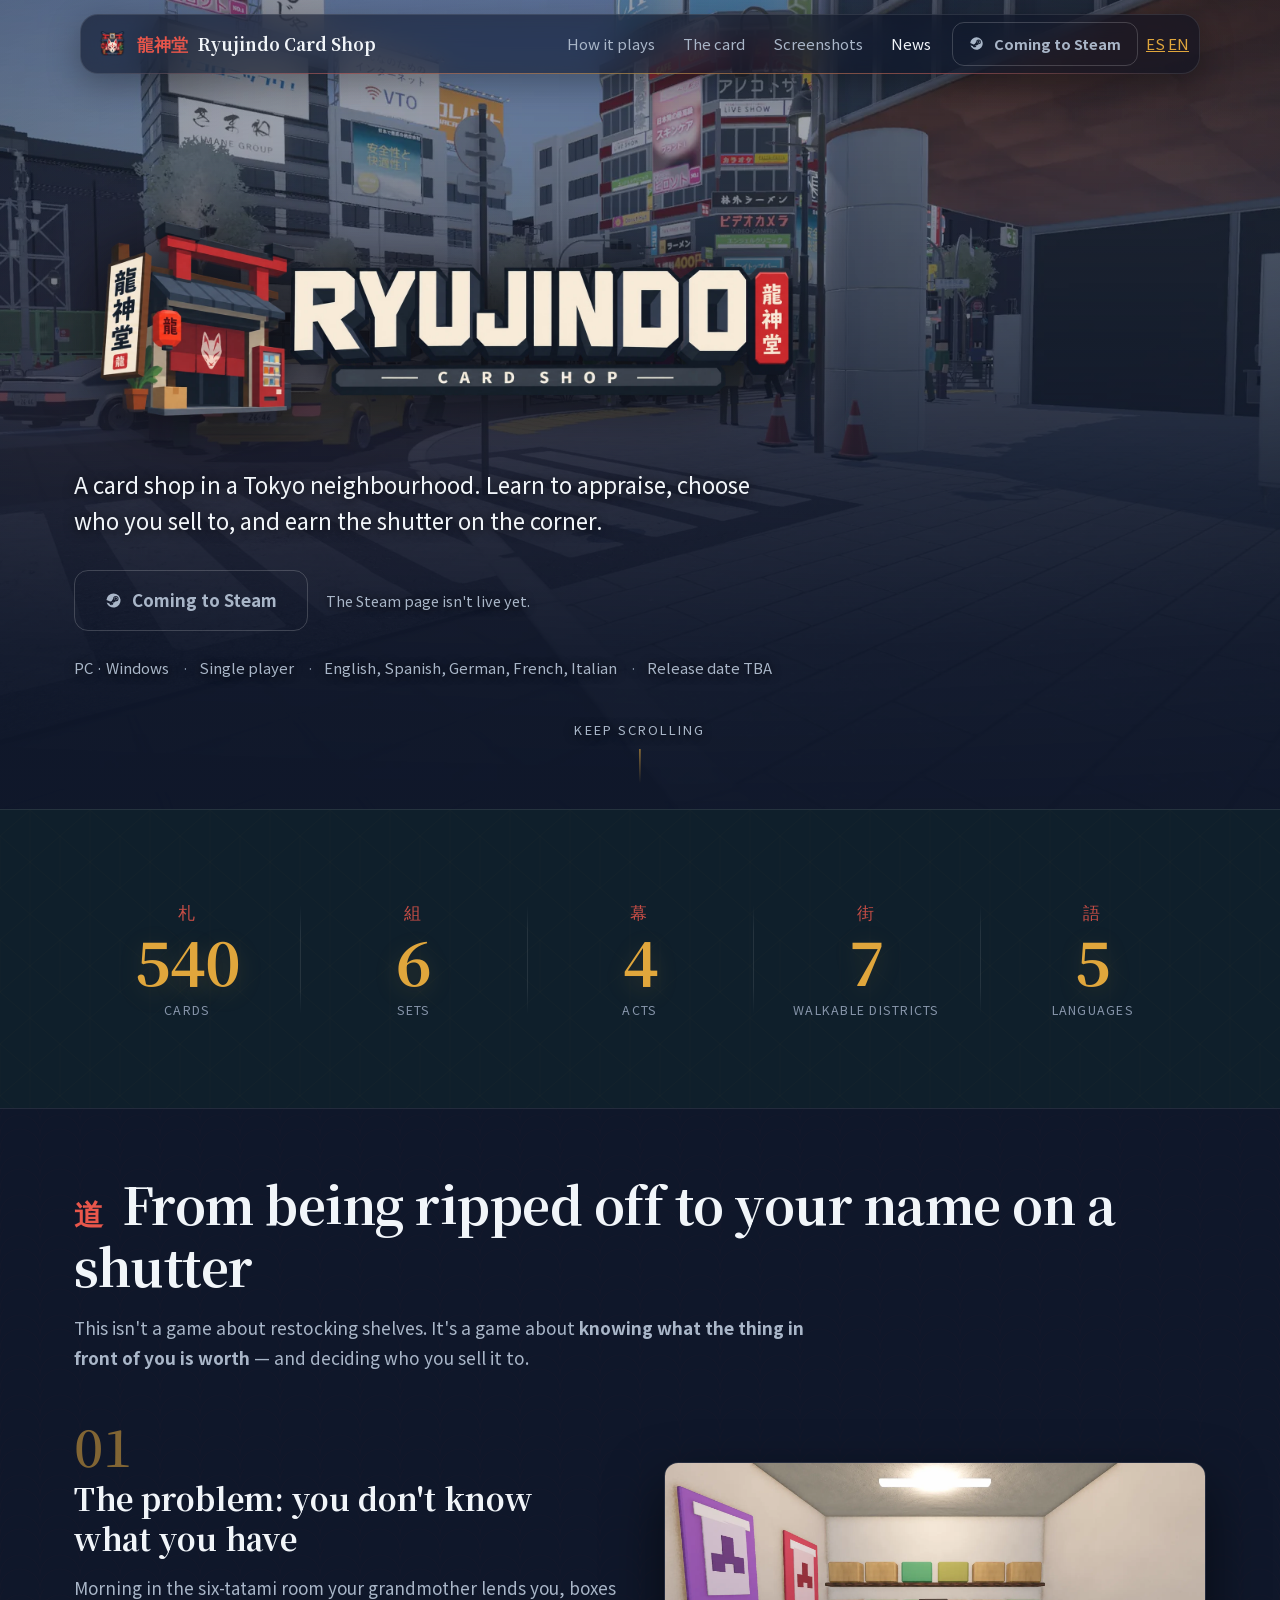
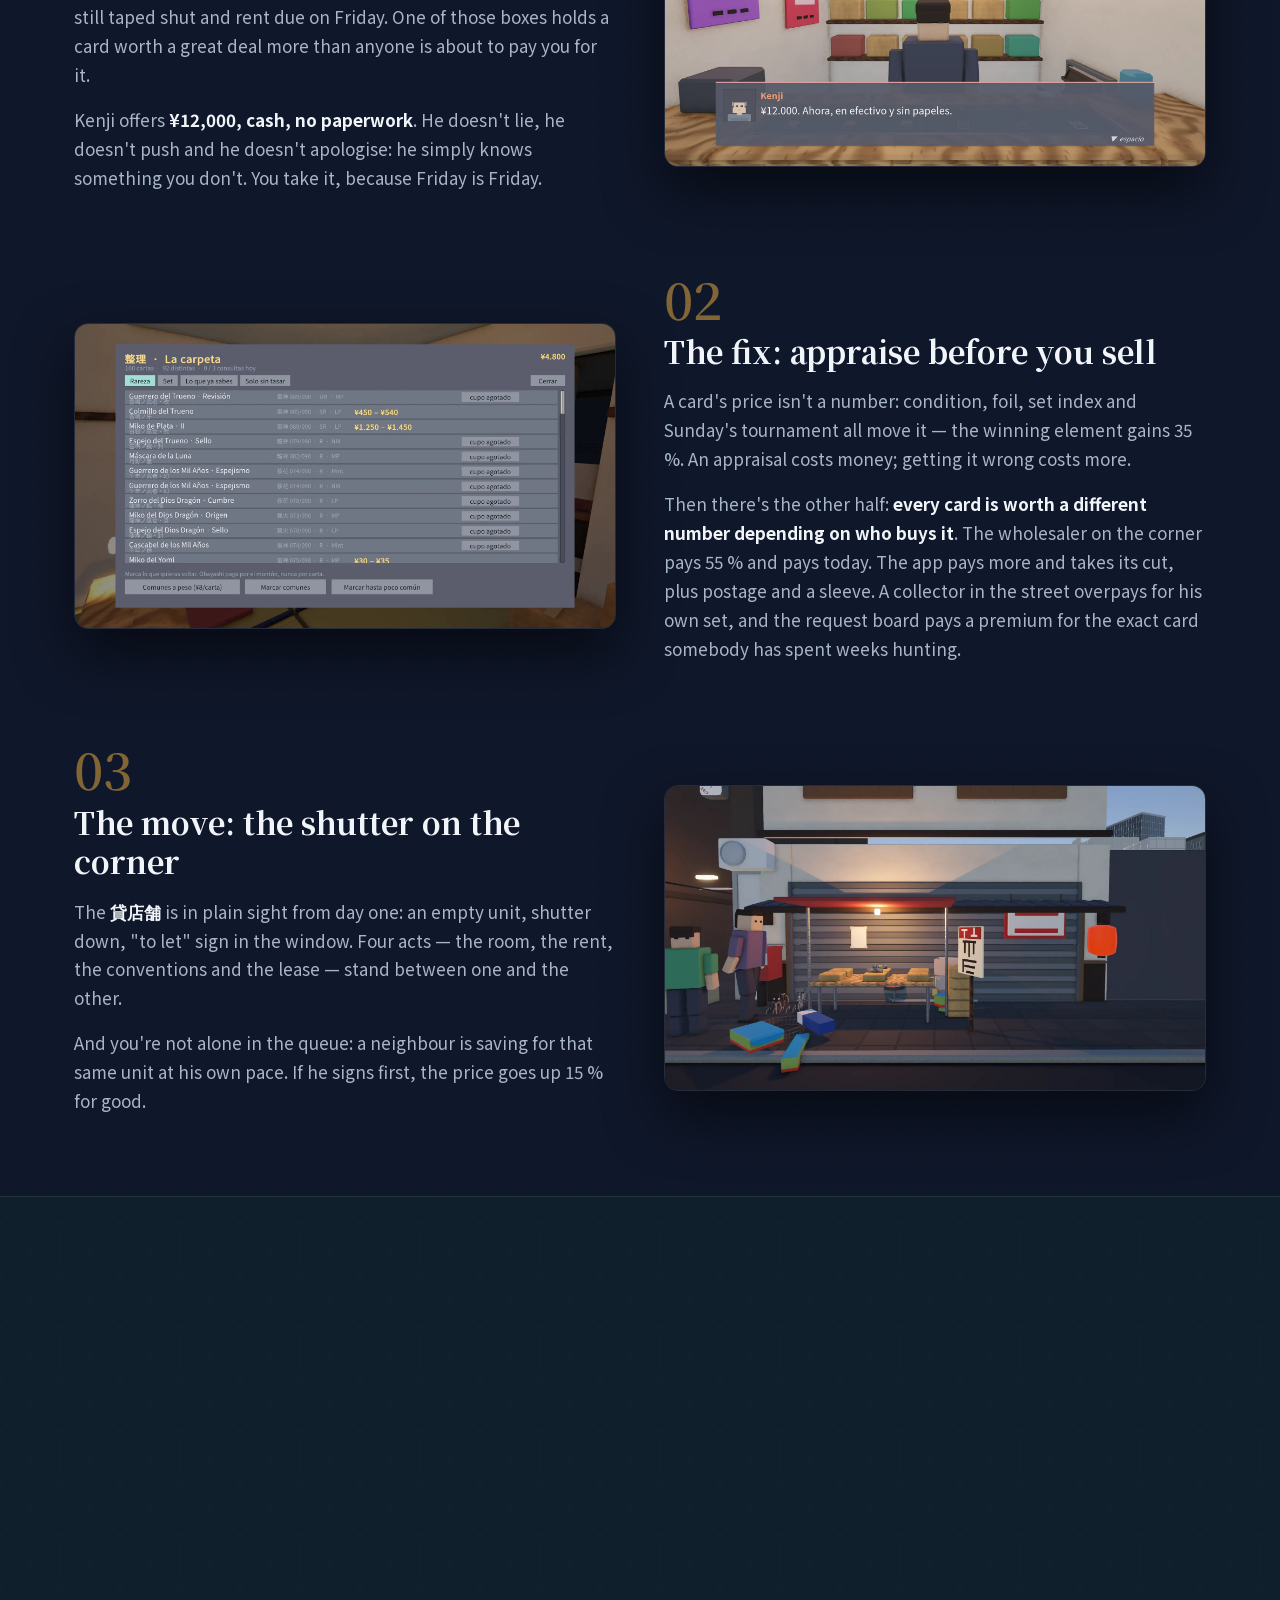
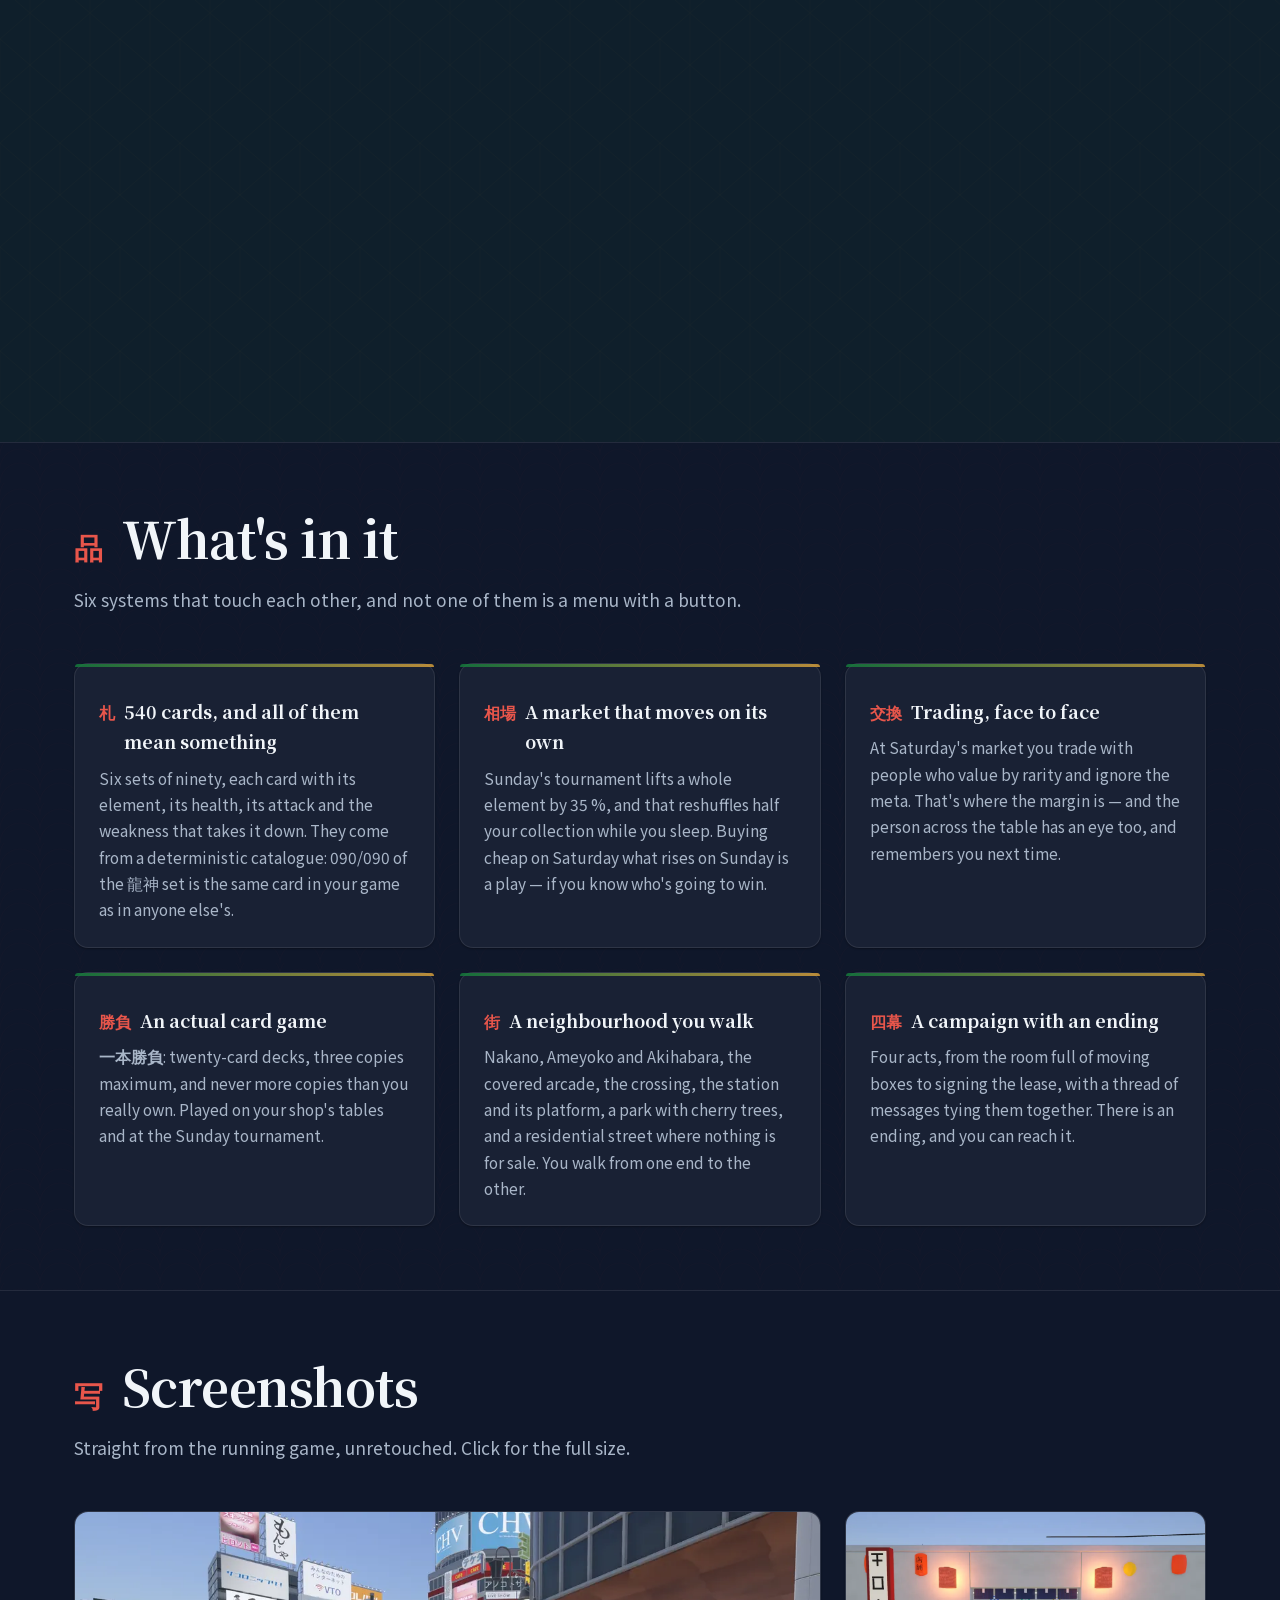
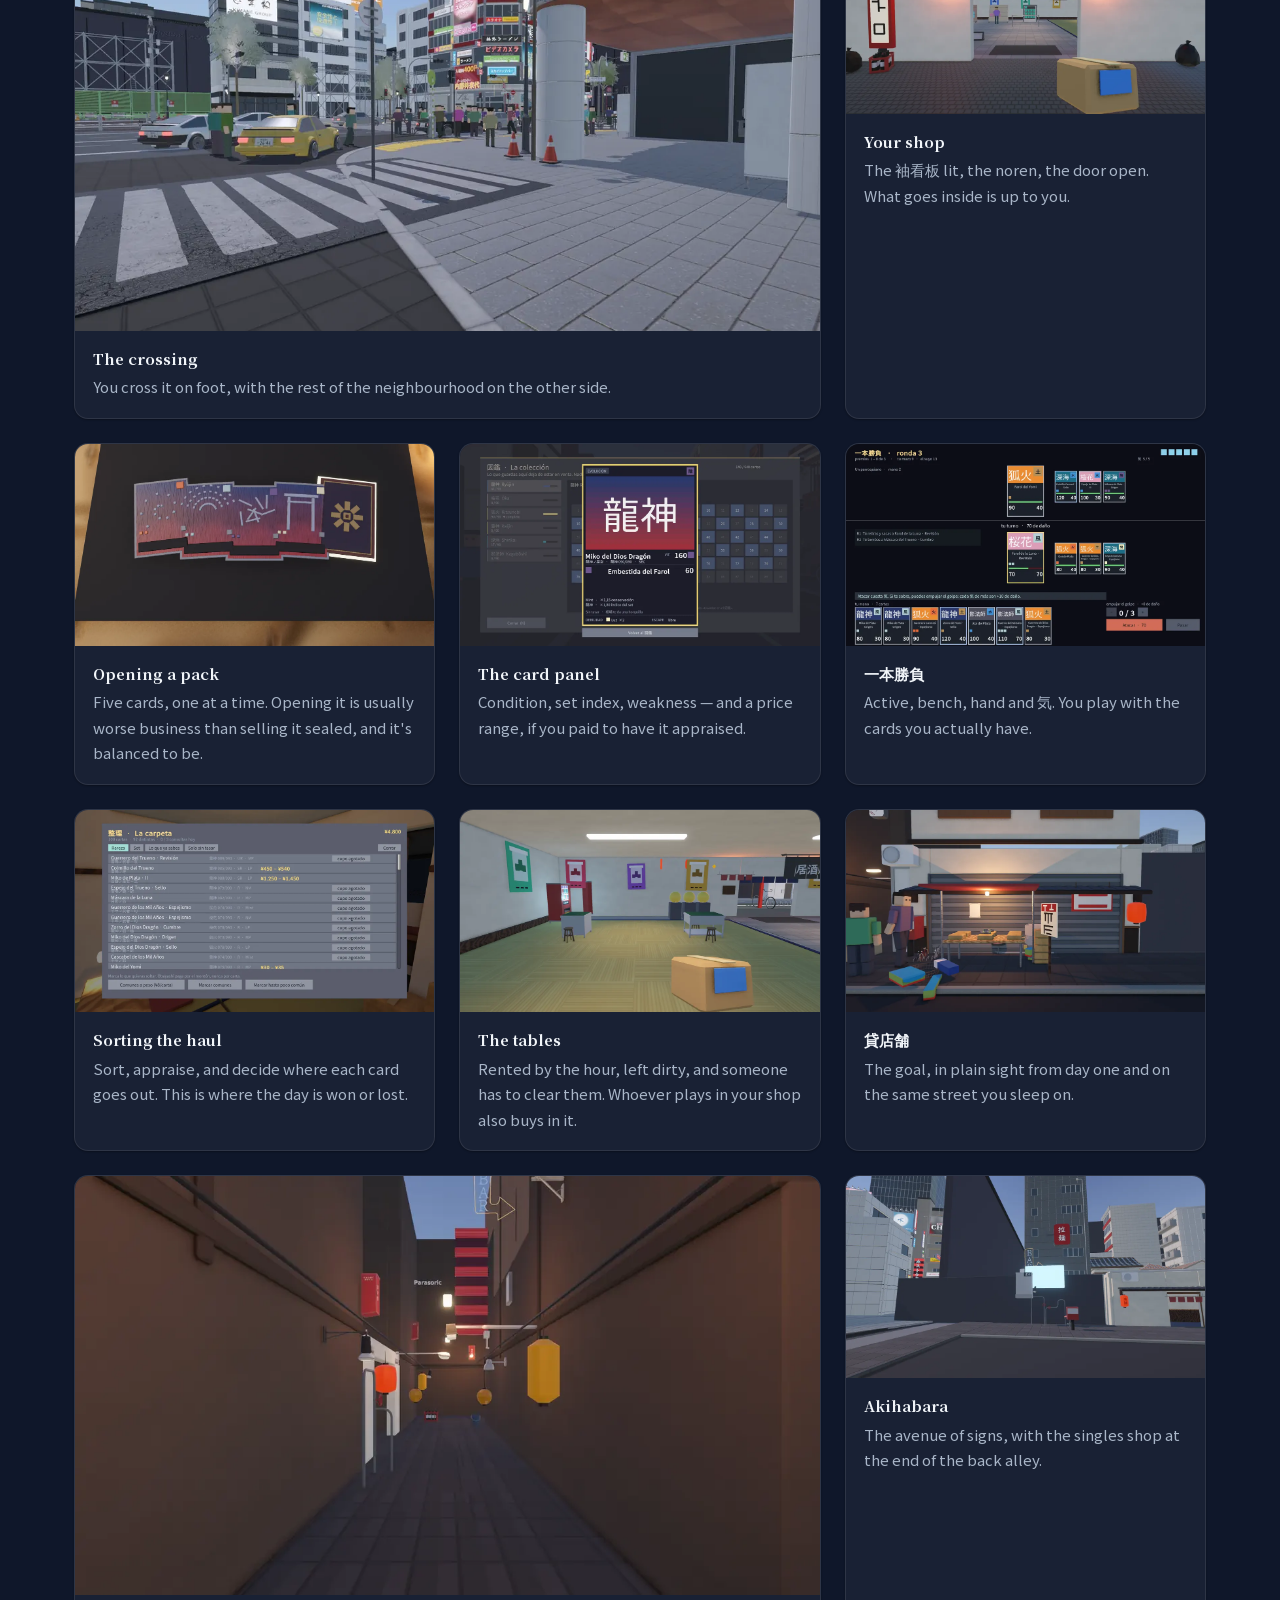
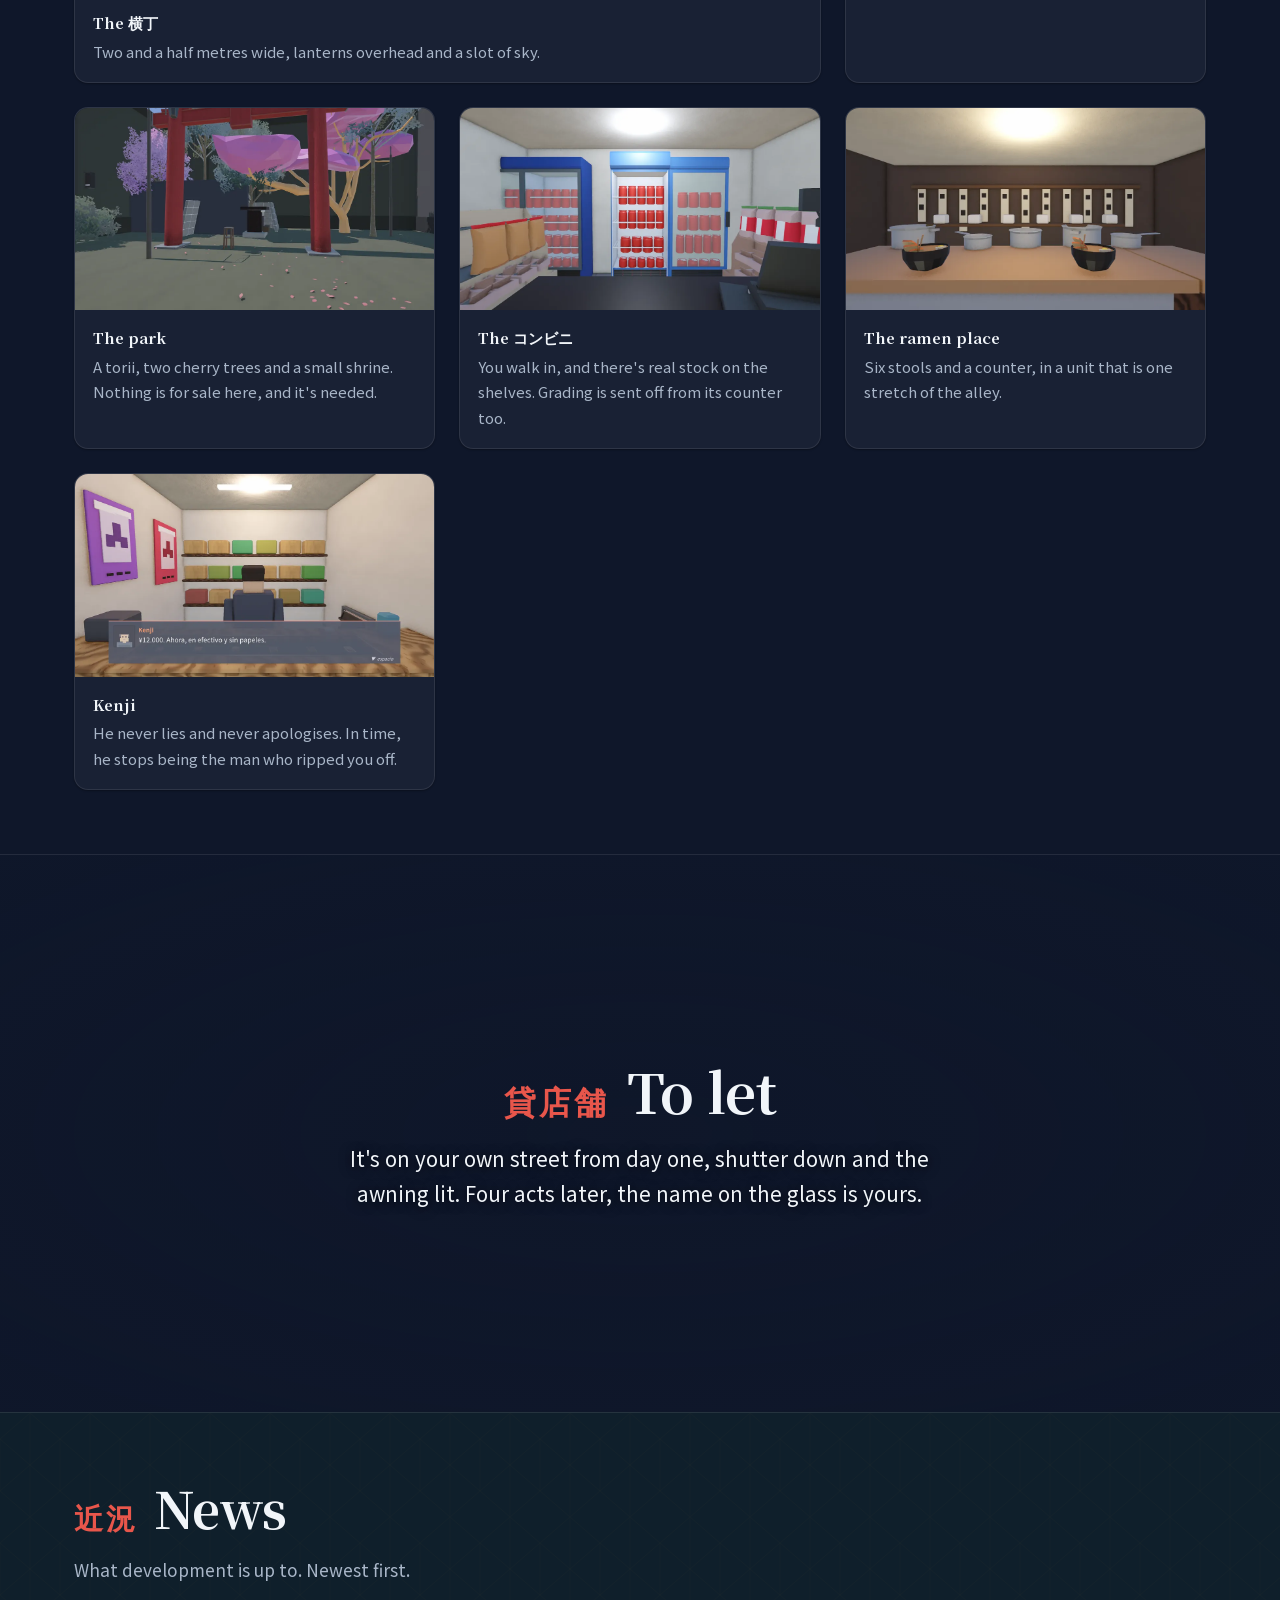
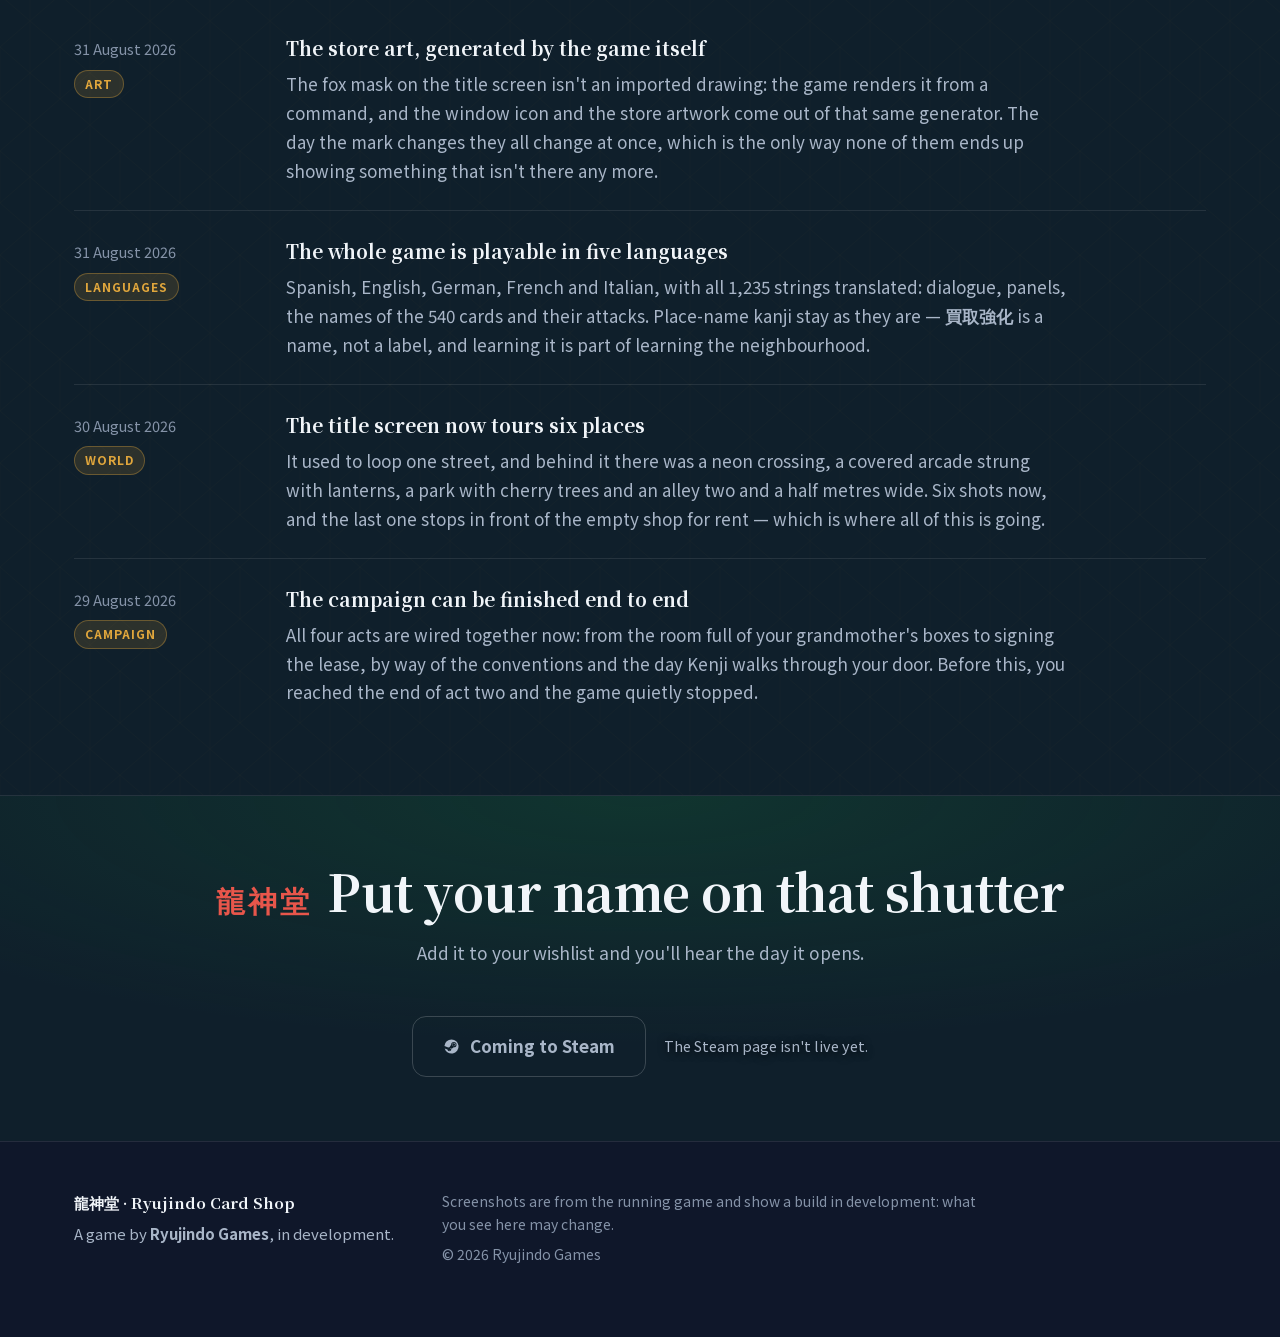
==== commit cd1a99e8: "El lema de la portada: qué es el juego, no qué tienes que aprender El anterior eran tres frases —«te" ====
--- a/en/index.html
+++ b/en/index.html
@@ -5,7 +5,7 @@
 <meta name="viewport" content="width=device-width, initial-scale=1">
 <title>Ryujindo Card Shop — a card shop sim set in Japan</title>
 
-<meta name="description" content="You inherit your grandmother's boxes and a six-tatami room. Learn to appraise, choose where you sell, and work your way to the empty shop around the corner. A TCG card shop simulator set in Japan.">
+<meta name="description" content="A TCG card shop simulator set in Japan. Appraise, sort and decide where each card goes out, until you can take on the empty shop around the corner.">
 
 <link rel="canonical" href="https://dentroytu.github.io/ryujindo/en/">
 <link rel="alternate" hreflang="en" href="https://dentroytu.github.io/ryujindo/">
@@ -15,7 +15,7 @@
 
 <meta property="og:type" content="website">
 <meta property="og:title" content="Ryujindo Card Shop">
-<meta property="og:description" content="He bought your grandmother's card for a tenth of what it was worth. Learn enough that it doesn't happen again.">
+<meta property="og:description" content="A card shop in a Tokyo neighbourhood. Learn to appraise, choose who you sell to, and earn the shutter on the corner.">
 <meta property="og:image" content="https://dentroytu.github.io/ryujindo/img/og.jpg">
 <meta property="og:url" content="https://dentroytu.github.io/ryujindo/en/">
 <meta property="og:locale" content="en_GB">
@@ -68,9 +68,8 @@
     </h1>
 
     <p class="lema">
-      He bought your grandmother's card for a tenth of what it was worth.
-      He didn't cheat you: you didn't know what you had. Learn enough that it
-      doesn't happen again.
+      A card shop in a Tokyo neighbourhood. Learn to appraise, choose who you sell
+      to, and earn the shutter on the corner.
     </p>
 
     <div class="acciones">
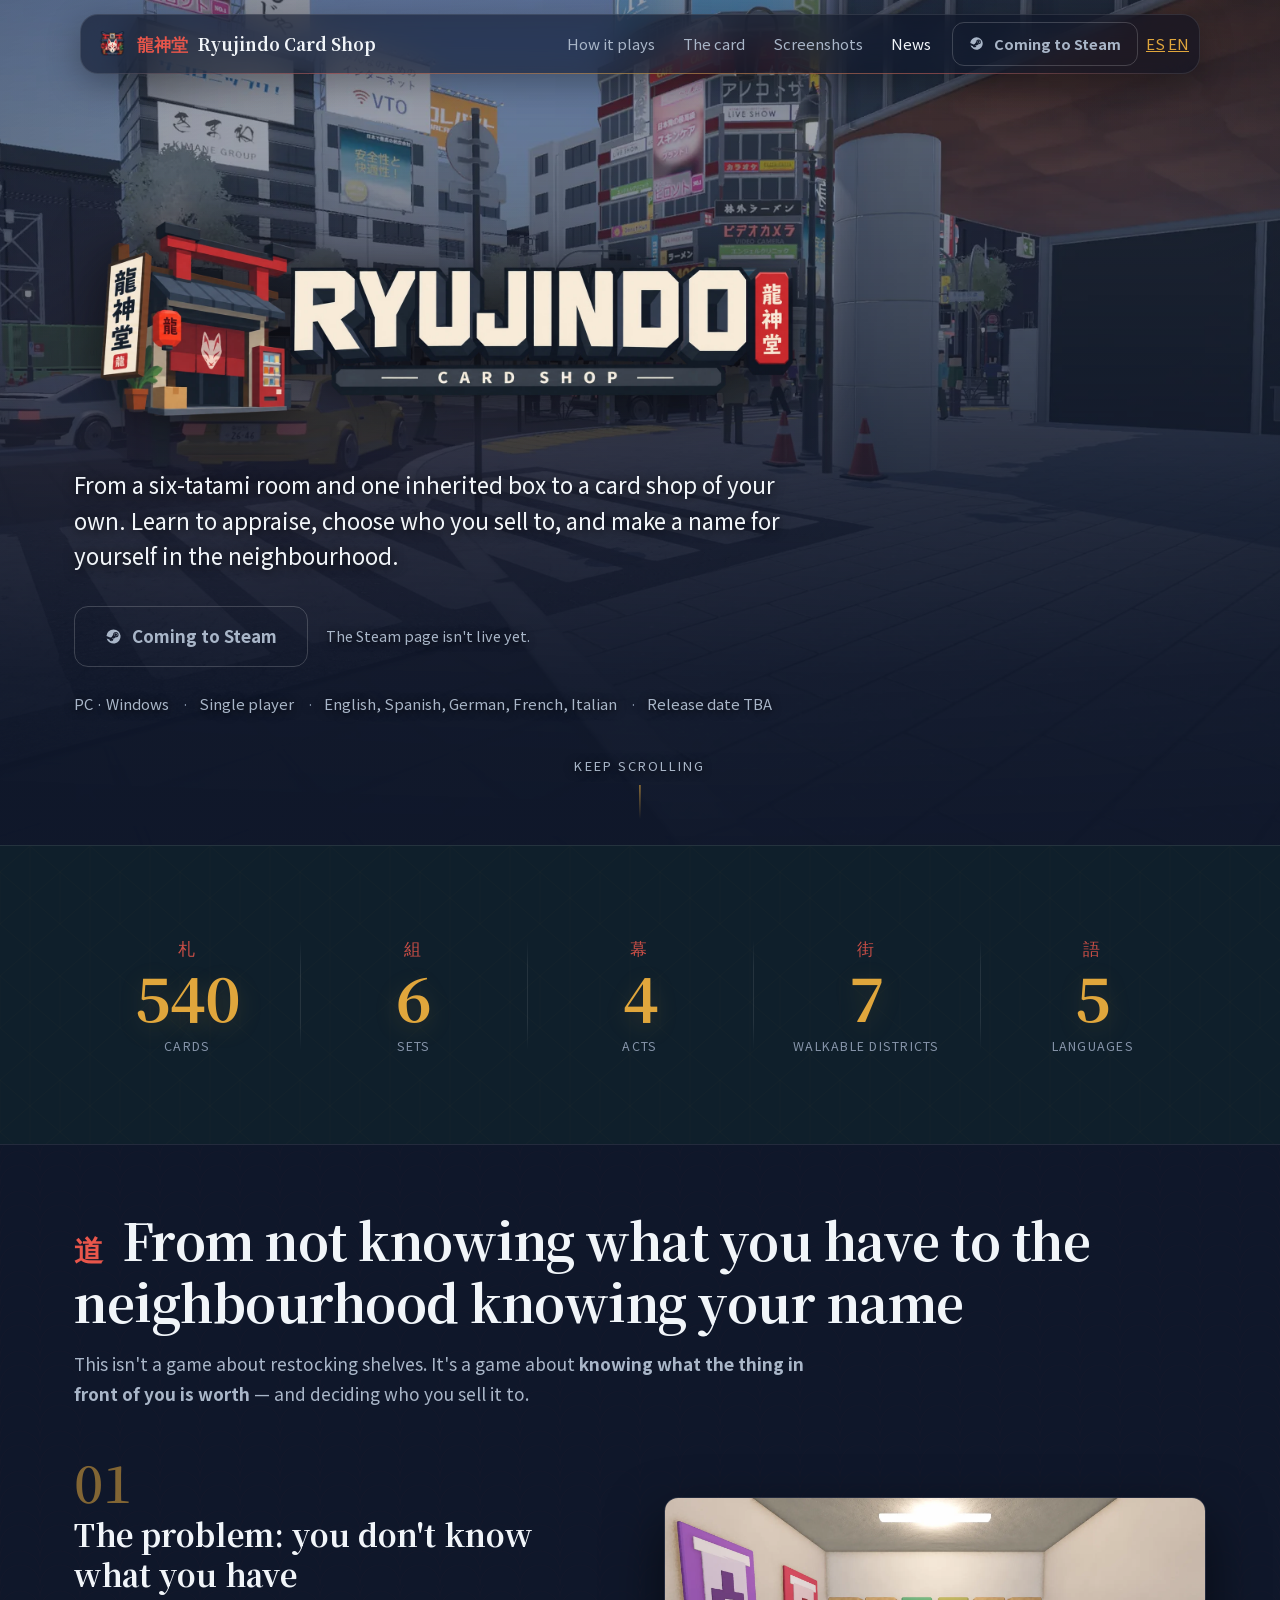
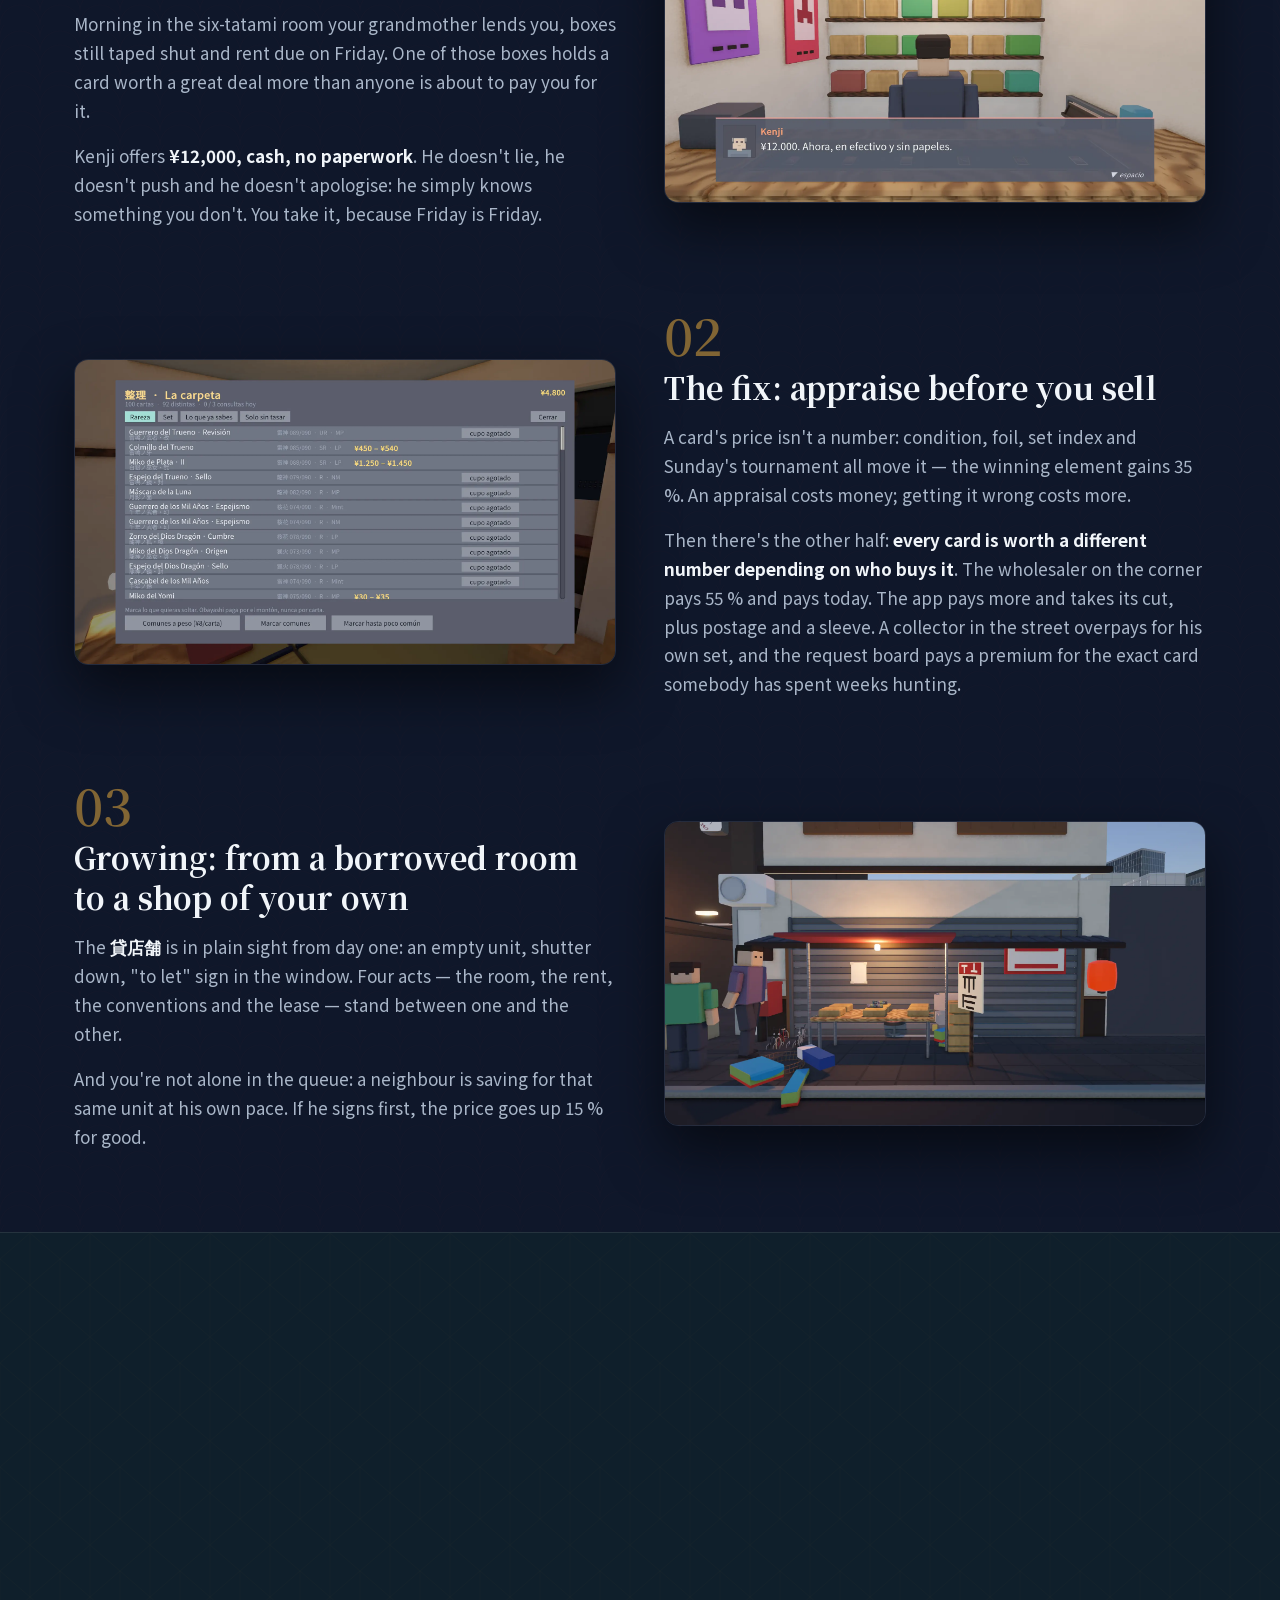
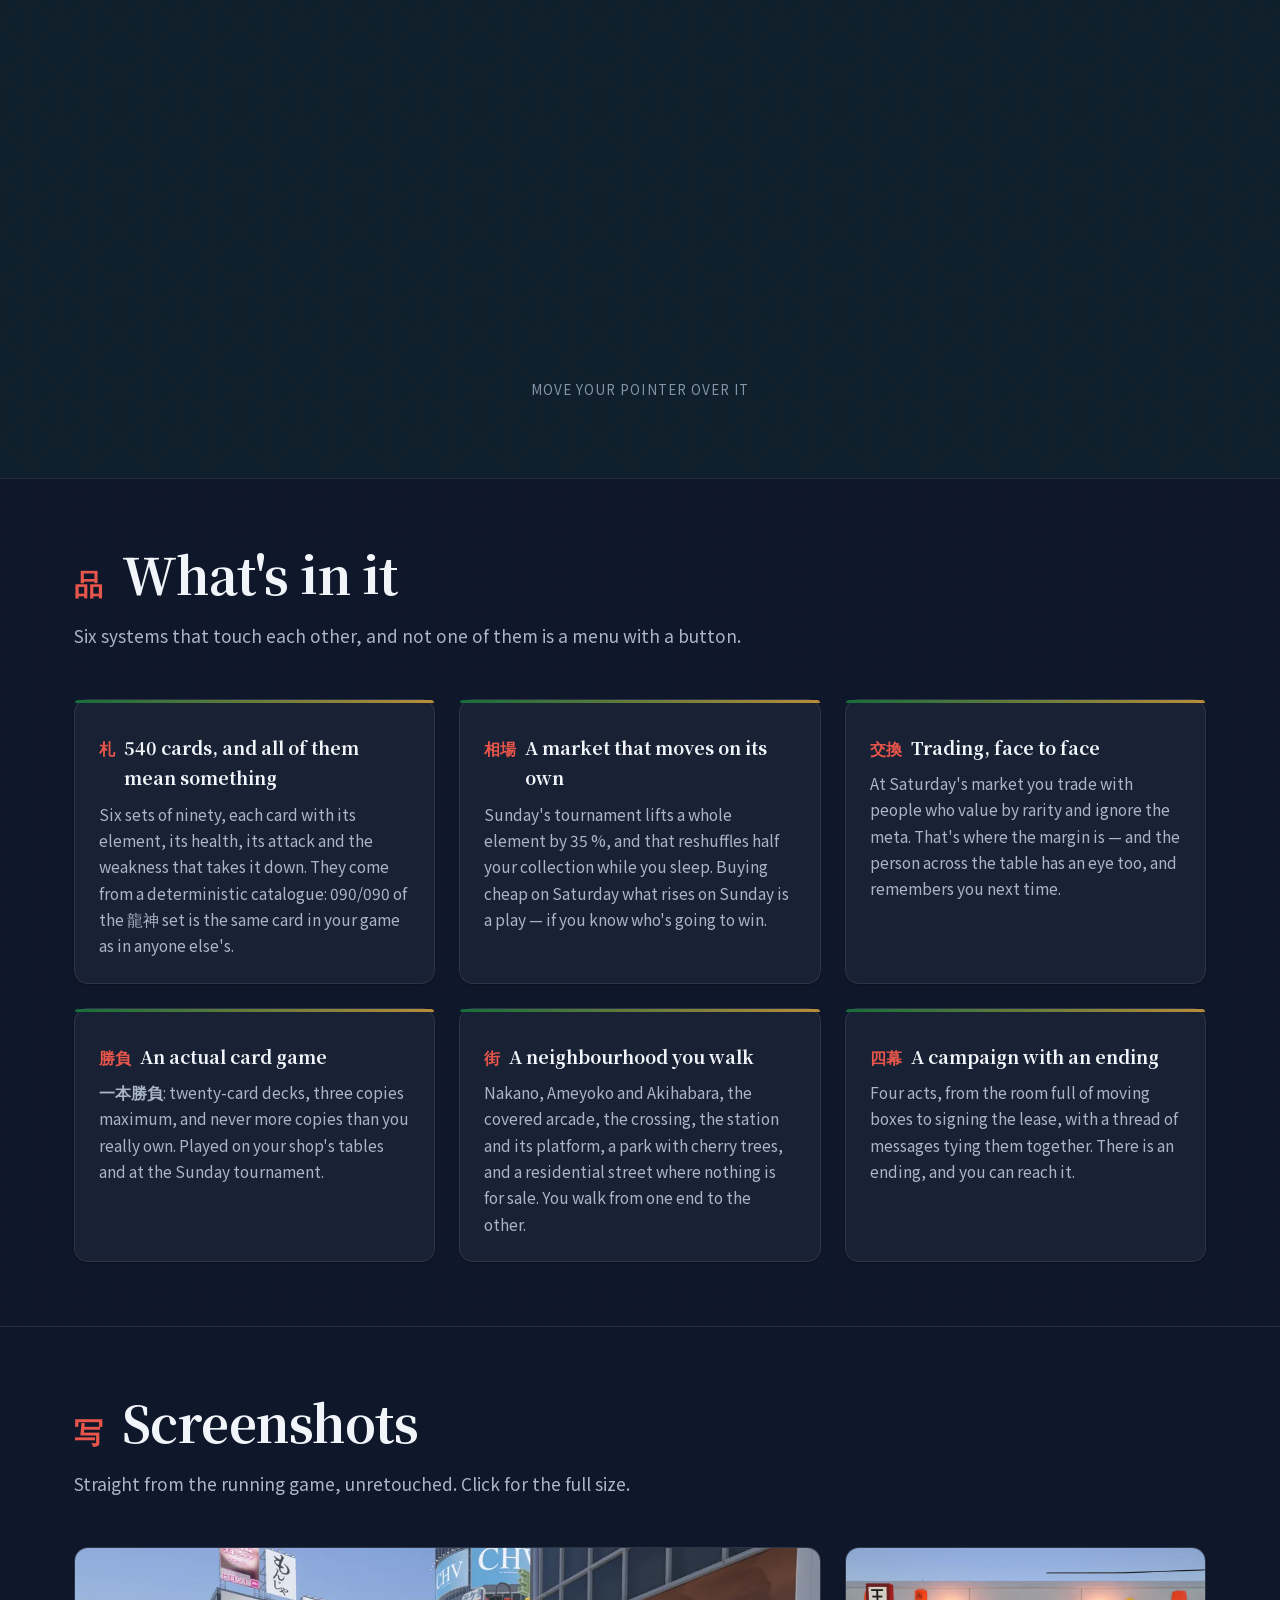
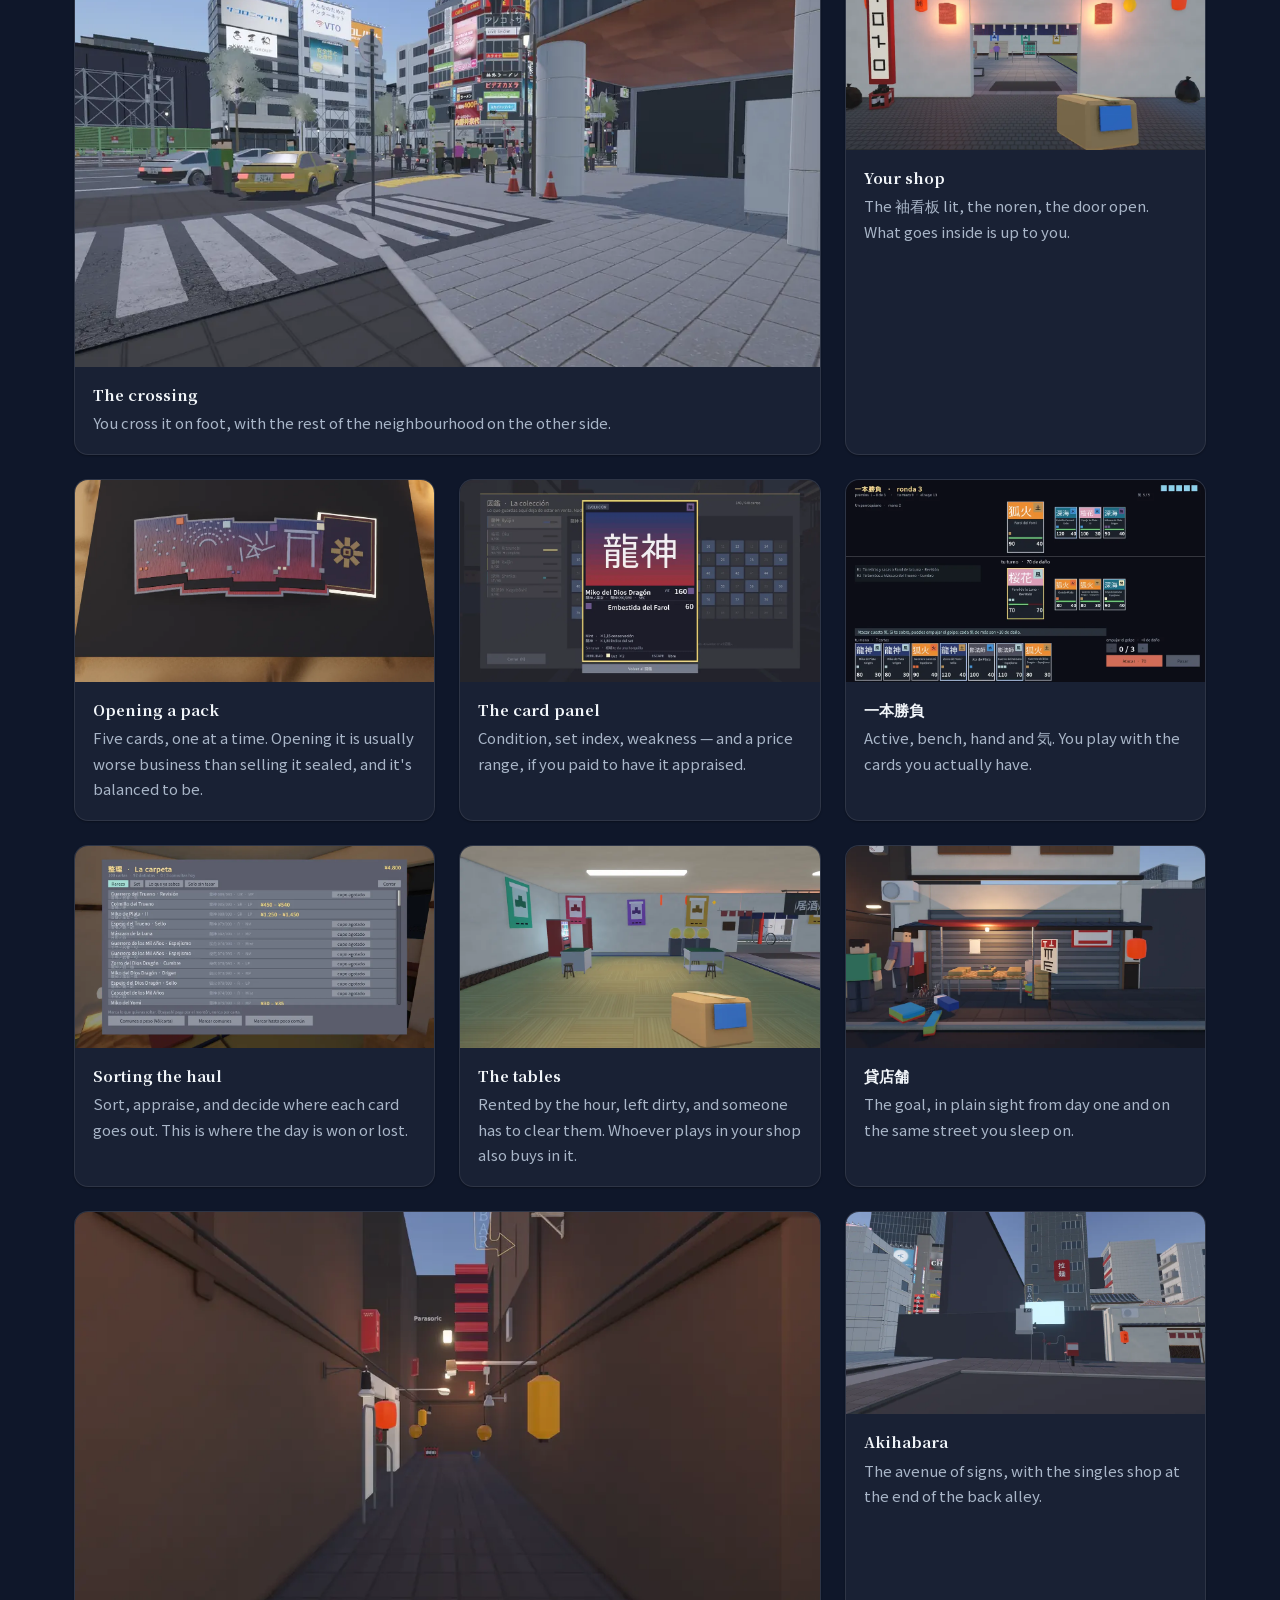
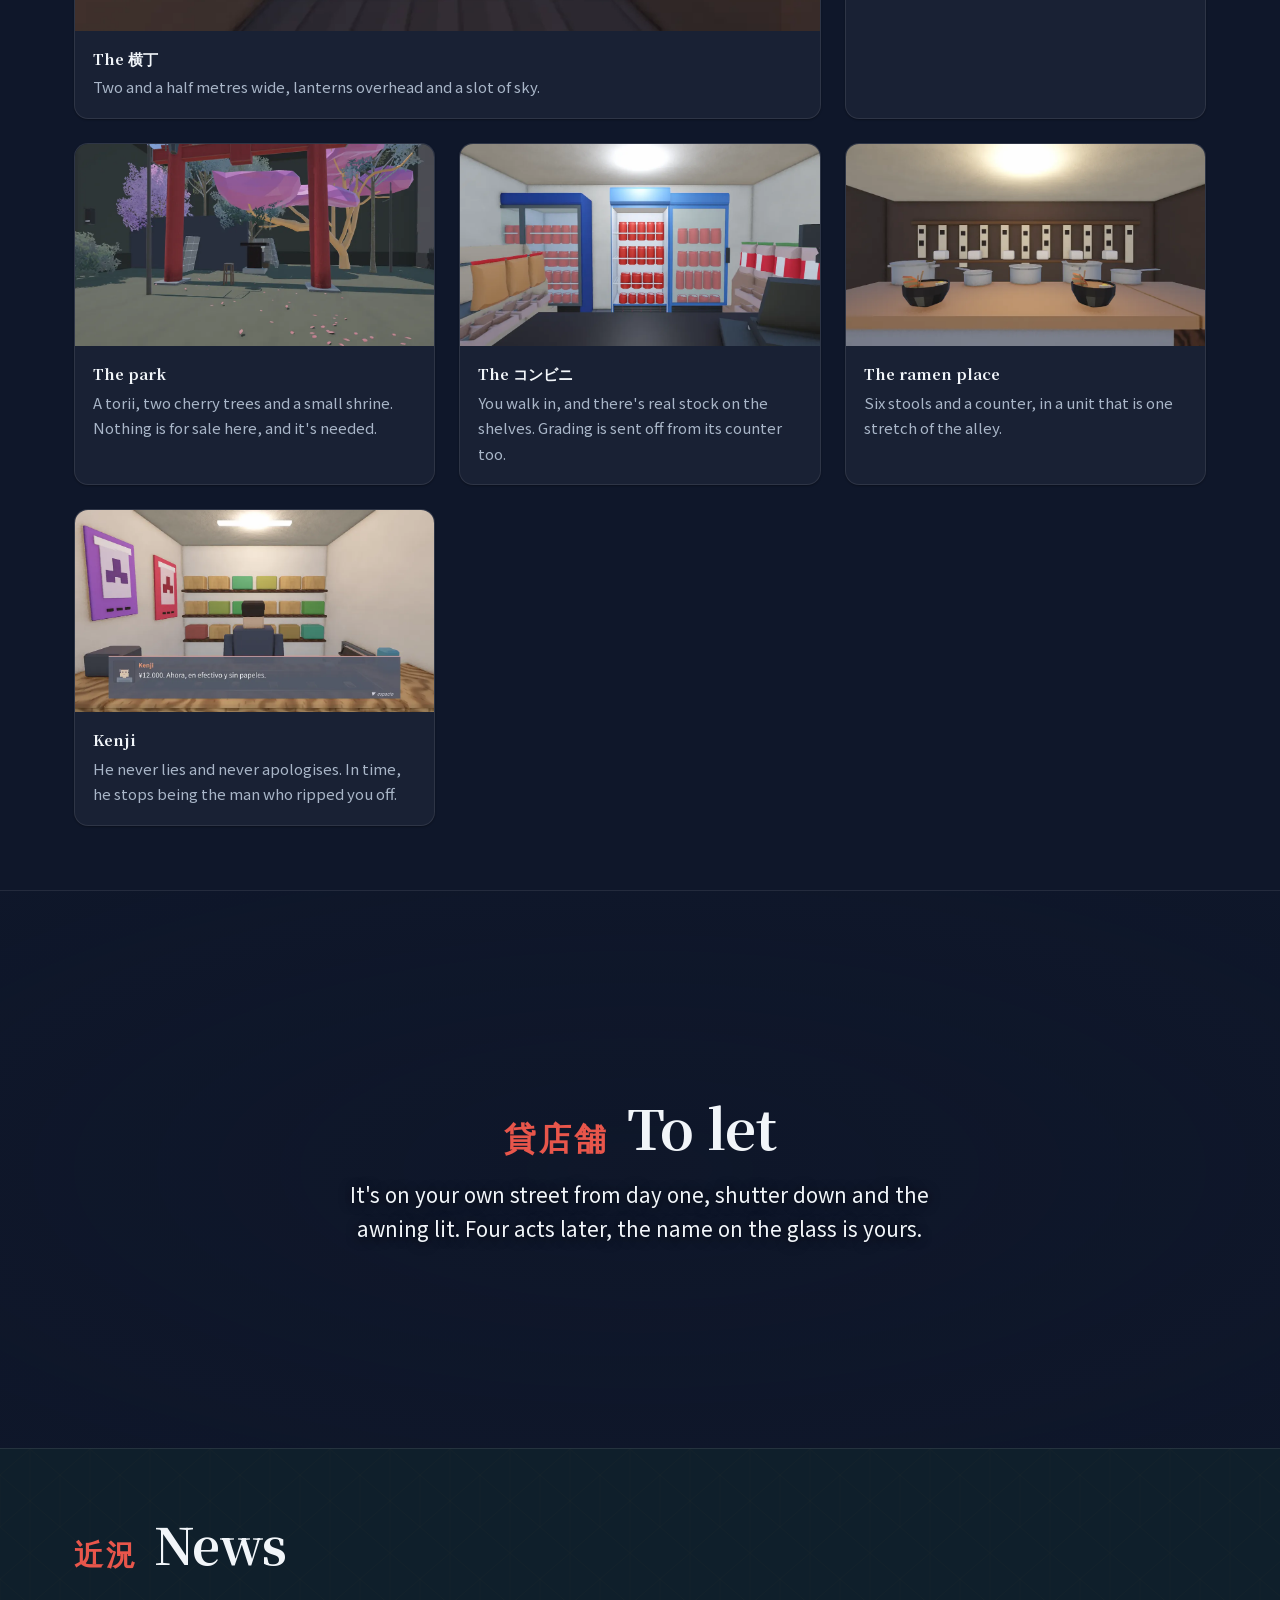
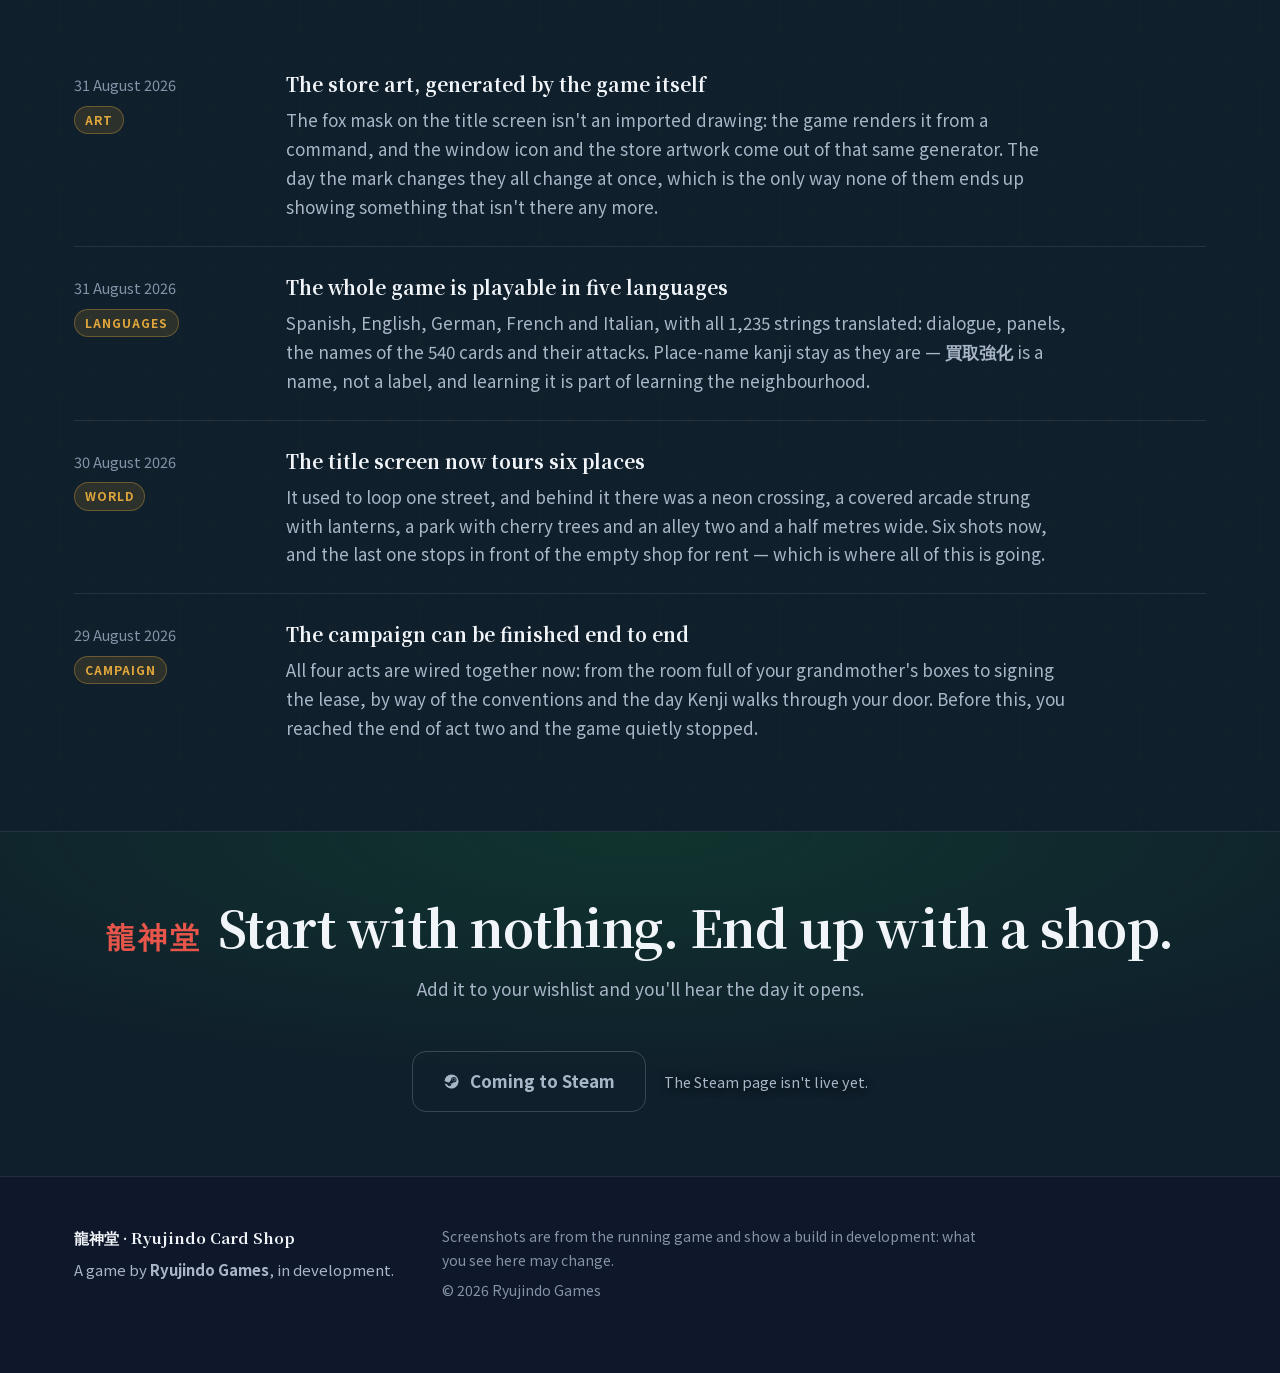
==== commit b7ebd434: "El arco de crecer desde cero, y fuera la persiana de los eslóganes Dos cosas del que mira: que el te" ====
--- a/en/index.html
+++ b/en/index.html
@@ -15,7 +15,7 @@
 
 <meta property="og:type" content="website">
 <meta property="og:title" content="Ryujindo Card Shop">
-<meta property="og:description" content="A card shop in a Tokyo neighbourhood. Learn to appraise, choose who you sell to, and earn the shutter on the corner.">
+<meta property="og:description" content="From a six-tatami room and one inherited box to a card shop of your own. Appraise, choose who you sell to, and make a name for yourself in the neighbourhood.">
 <meta property="og:image" content="https://dentroytu.github.io/ryujindo/img/og.jpg">
 <meta property="og:url" content="https://dentroytu.github.io/ryujindo/en/">
 <meta property="og:locale" content="en_GB">
@@ -68,8 +68,9 @@
     </h1>
 
     <p class="lema">
-      A card shop in a Tokyo neighbourhood. Learn to appraise, choose who you sell
-      to, and earn the shutter on the corner.
+      From a six-tatami room and one inherited box to a card shop of your own.
+      Learn to appraise, choose who you sell to, and make a name for yourself in
+      the neighbourhood.
     </p>
 
     <div class="acciones">
@@ -105,7 +106,7 @@
 <section id="how-it-plays">
   <div class="textura tex-olas"></div>
   <div class="envoltorio">
-    <h2 class="revela"><span class="kanji">道</span>From being ripped off to your name on a shutter</h2>
+    <h2 class="revela"><span class="kanji">道</span>From not knowing what you have to the neighbourhood knowing your name</h2>
     <p class="entradilla revela">
       This isn't a game about restocking shelves. It's a game about <strong>knowing
       what the thing in front of you is worth</strong> — and deciding who you sell it to.
@@ -160,7 +161,7 @@
       <article class="paso revela">
         <div>
           <span class="paso-num">03</span>
-          <h3>The move: the shutter on the corner</h3>
+          <h3>Growing: from a borrowed room to a shop of your own</h3>
           <p>
             The <strong>貸店舗</strong> is in plain sight from day one: an empty unit,
             shutter down, "to let" sign in the window. Four acts — the room, the rent,
@@ -397,7 +398,7 @@
 
 <section class="cierre">
   <div class="envoltorio">
-    <h2 class="revela"><span class="kanji">龍神堂</span>Put your name on that shutter</h2>
+    <h2 class="revela"><span class="kanji">龍神堂</span>Start with nothing. End up with a shop.</h2>
     <p class="entradilla revela">
       Add it to your wishlist and you'll hear the day it opens.
     </p>
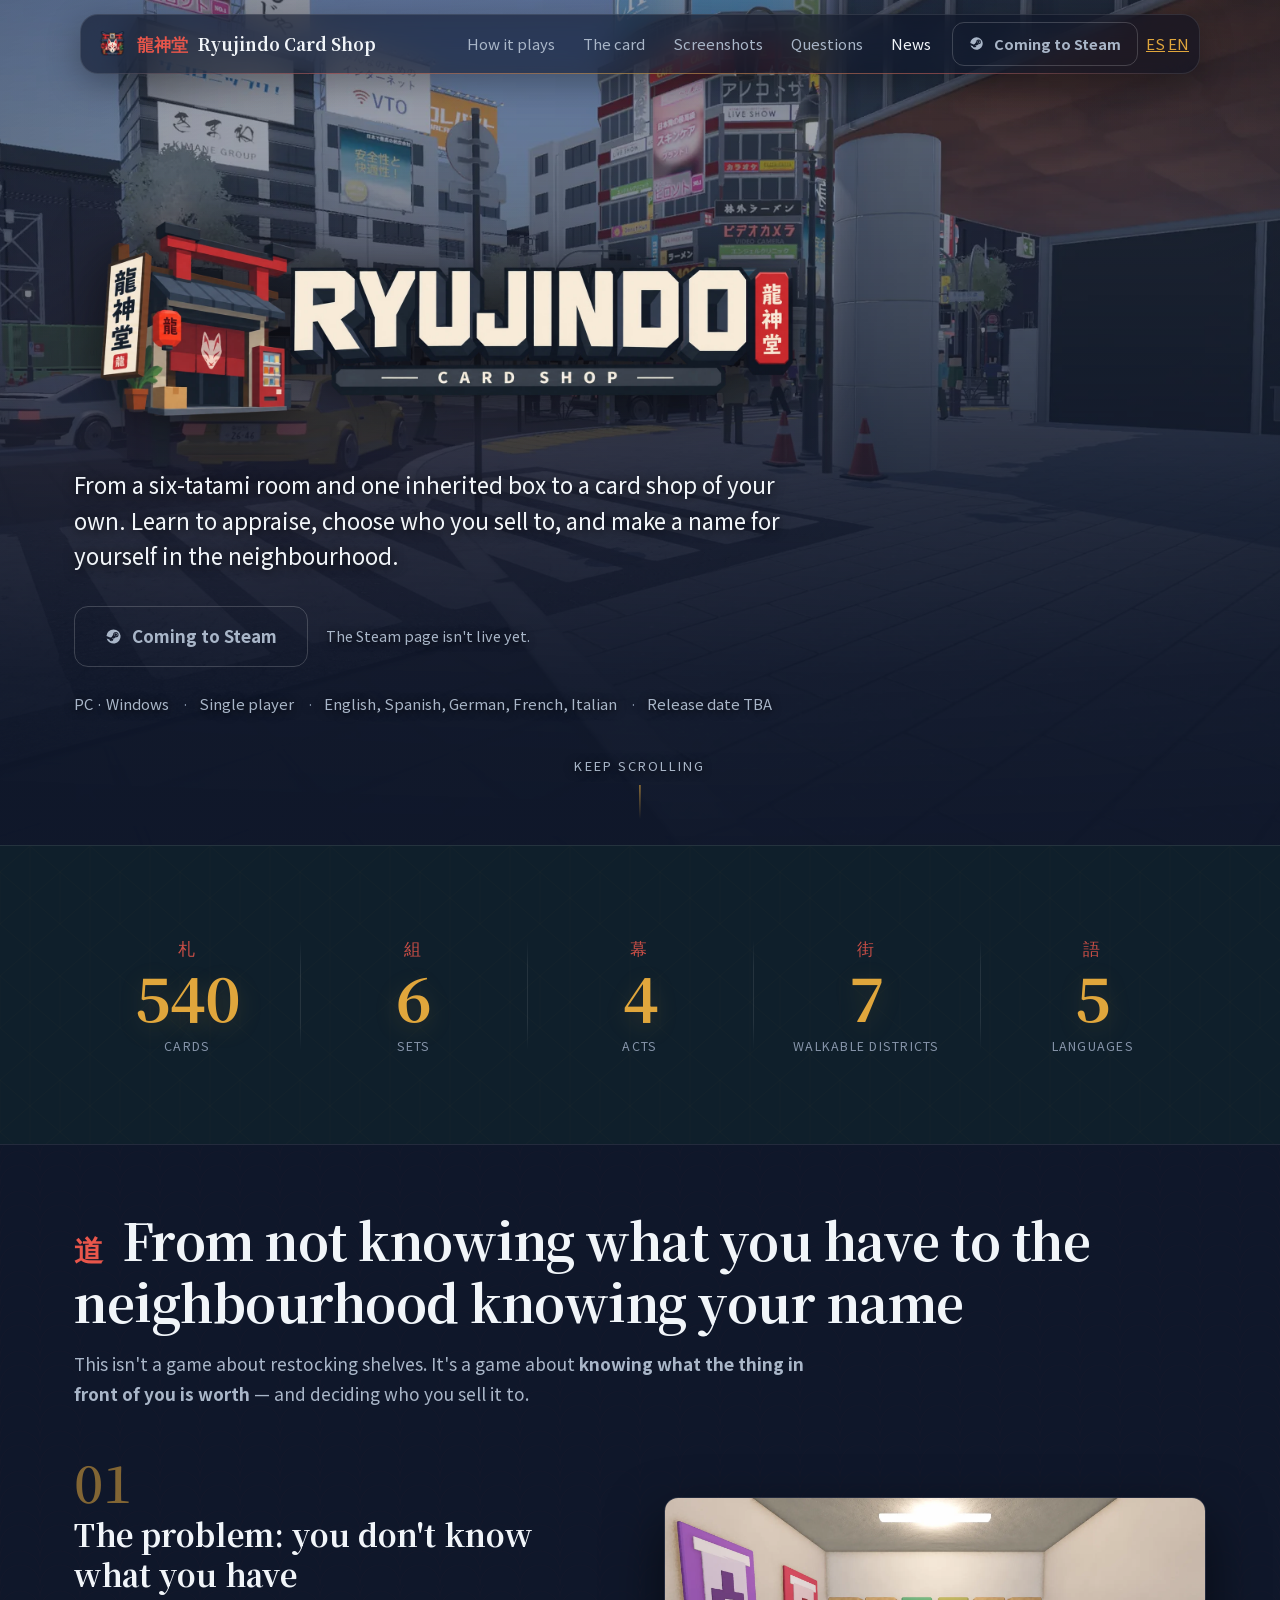
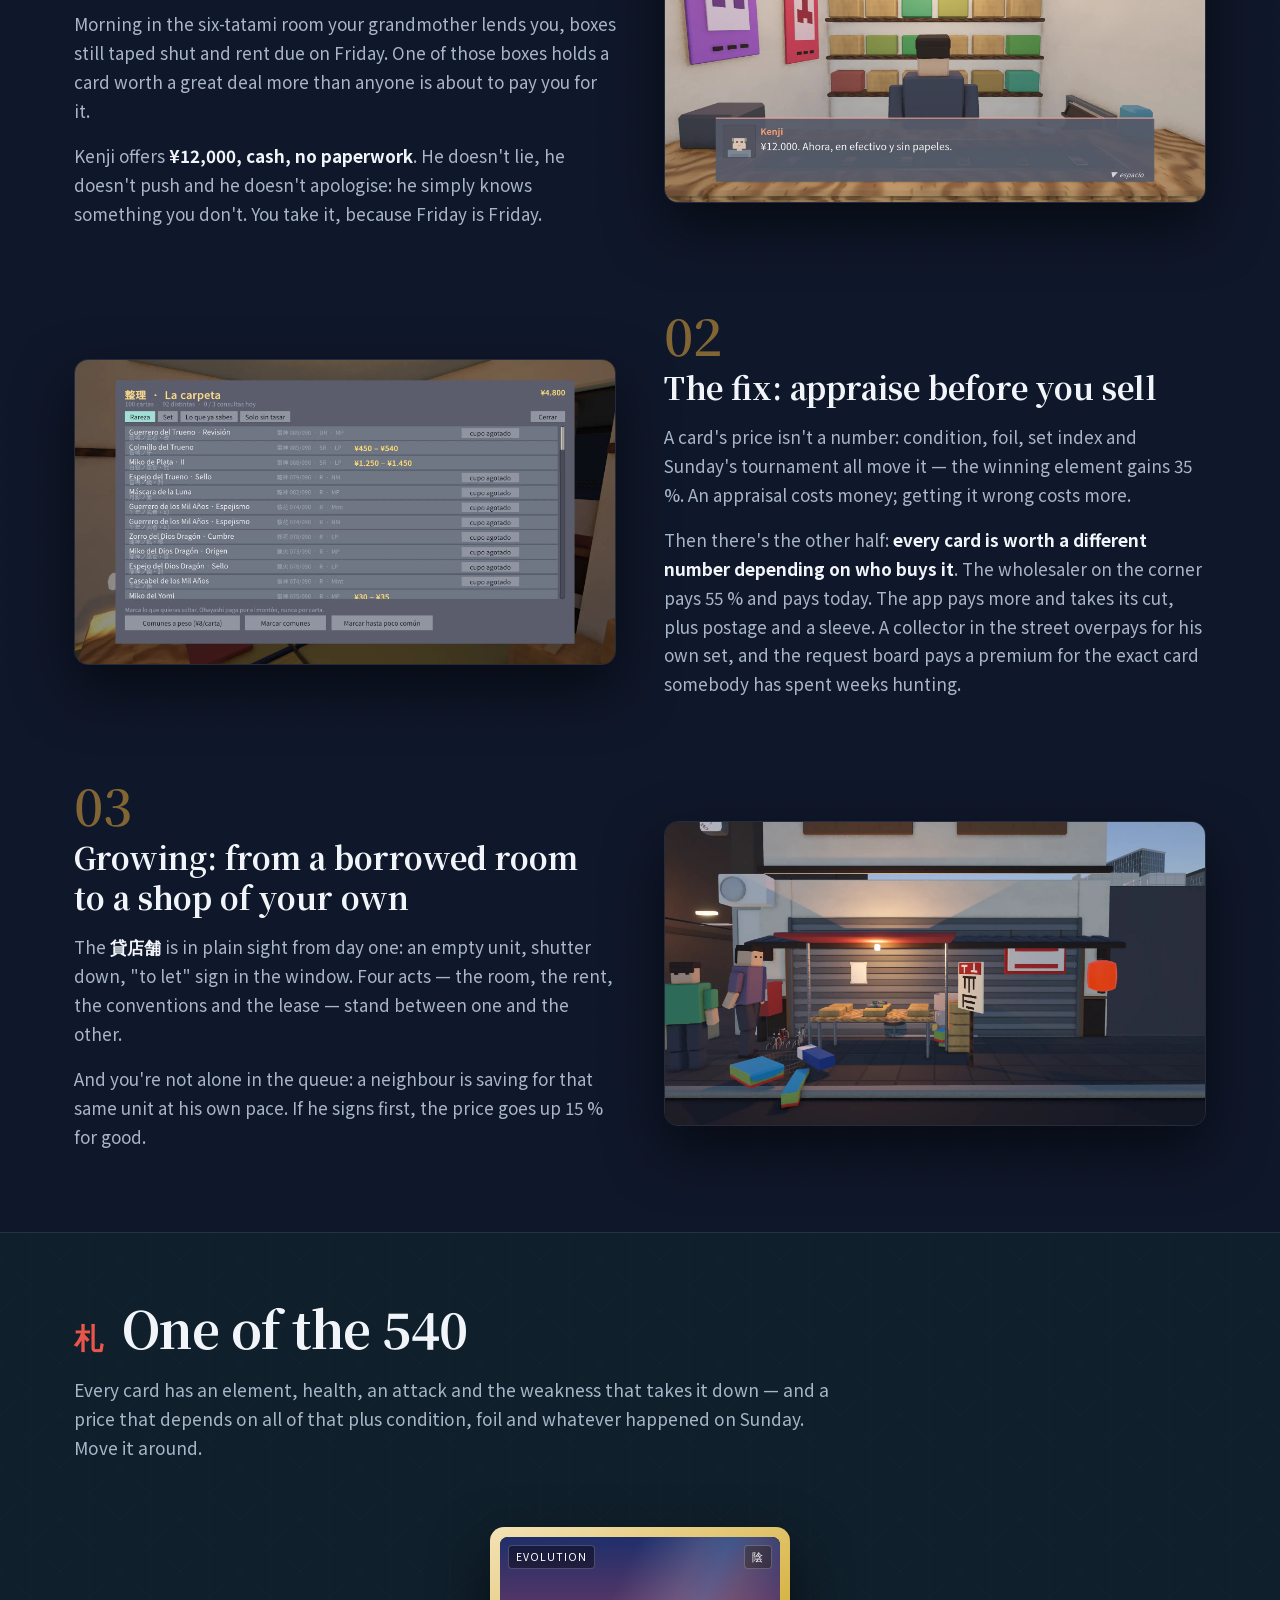
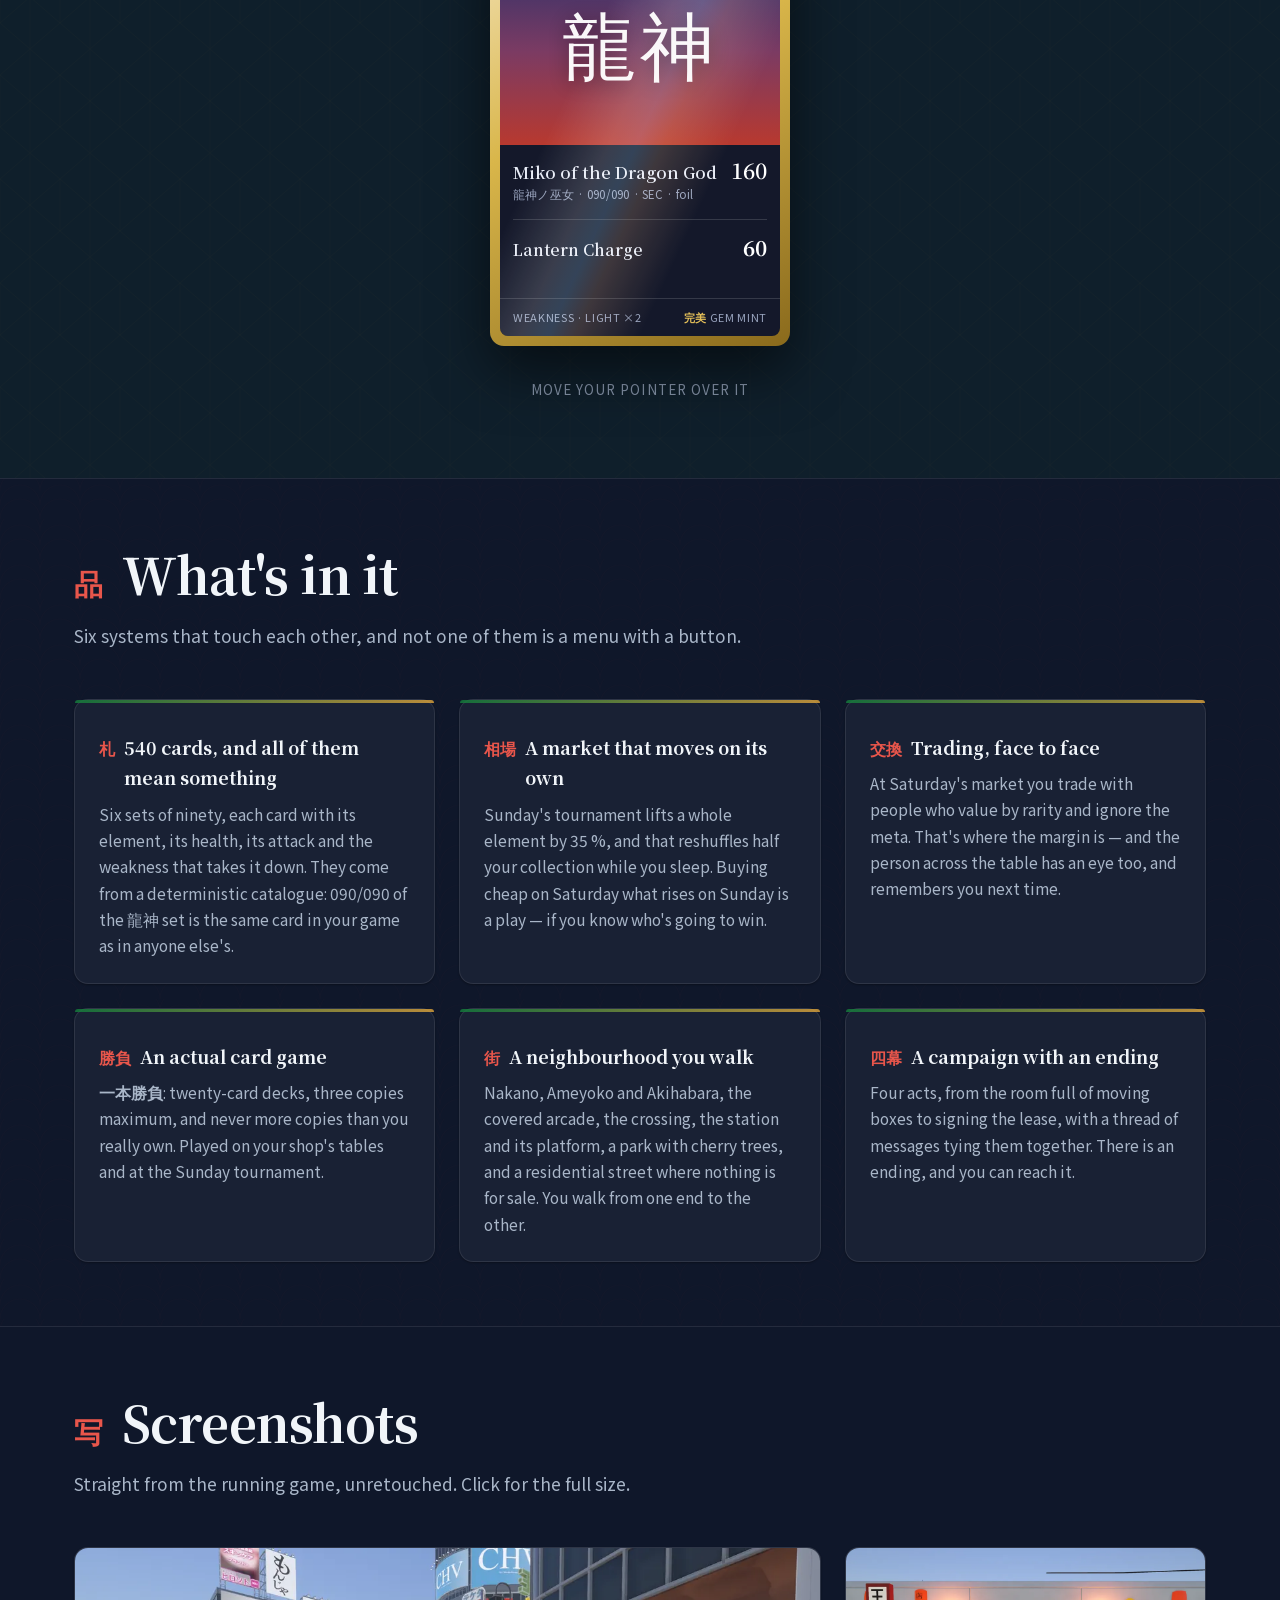
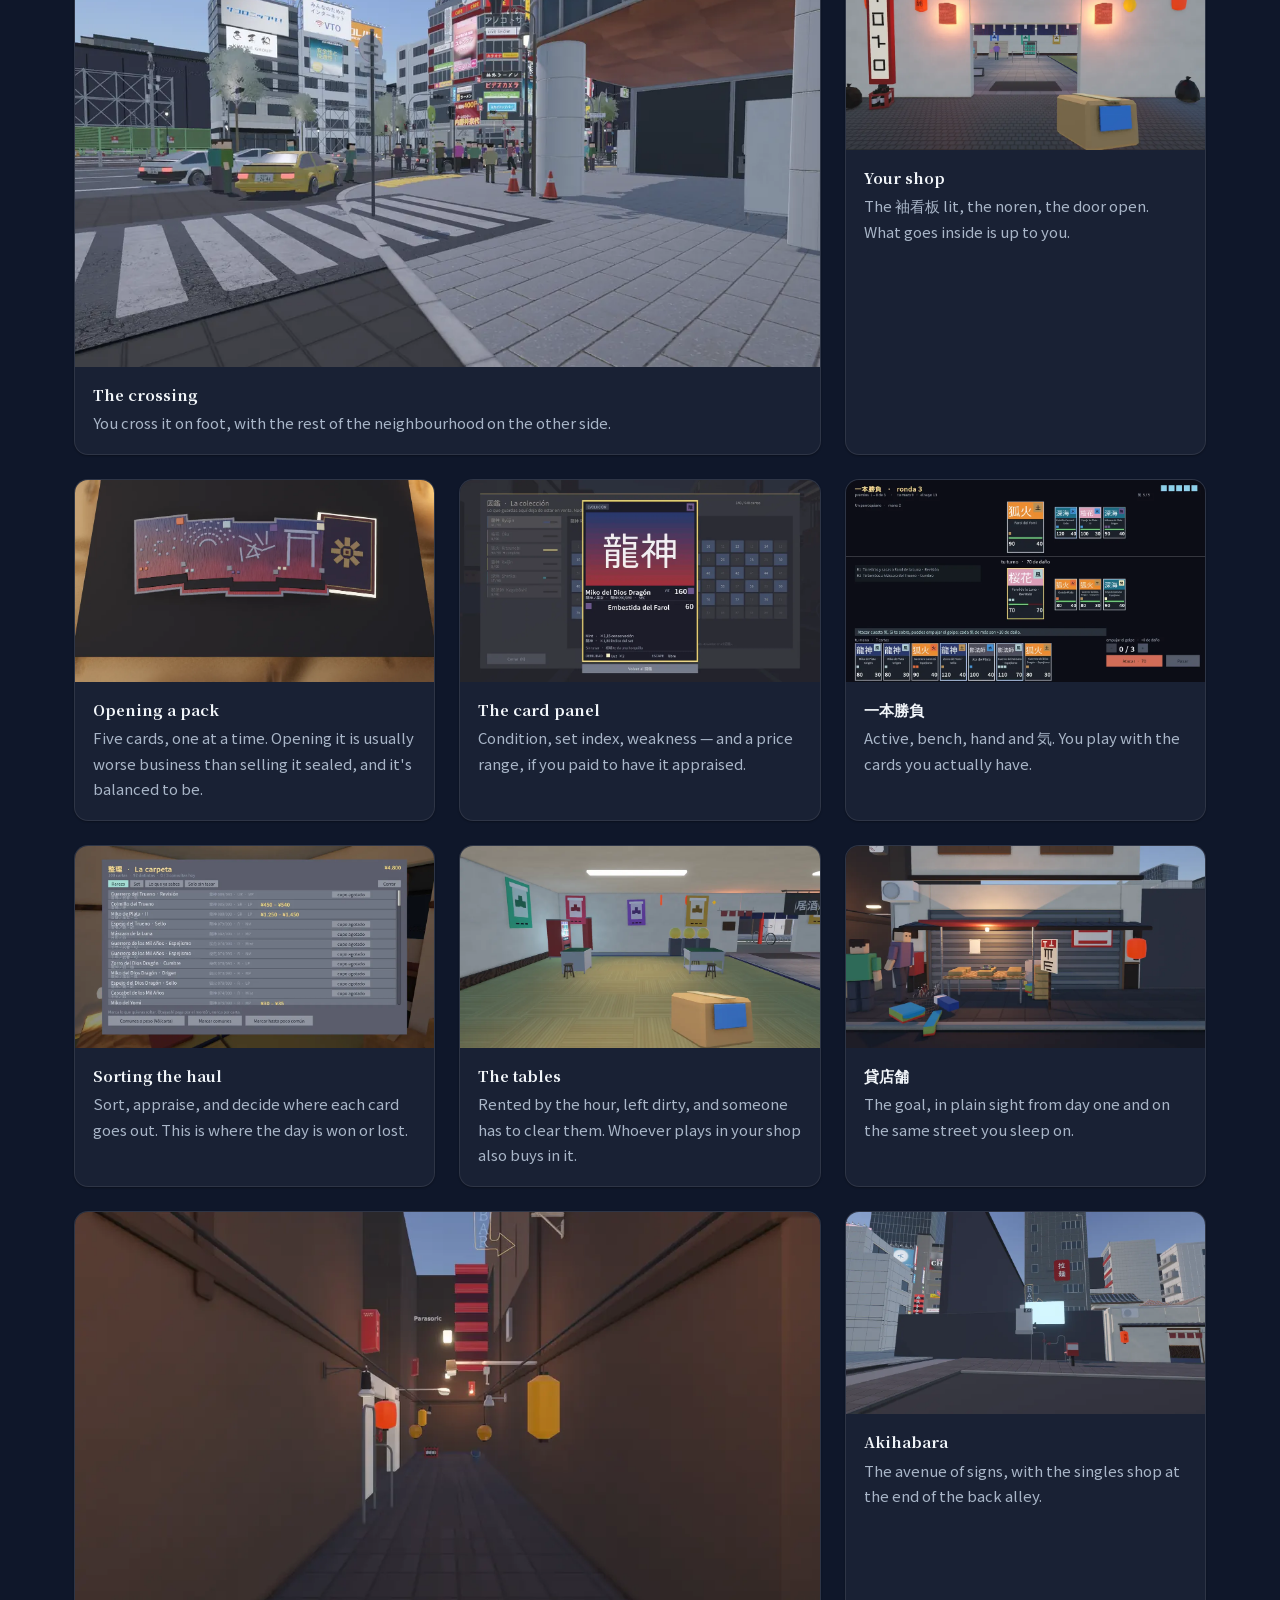
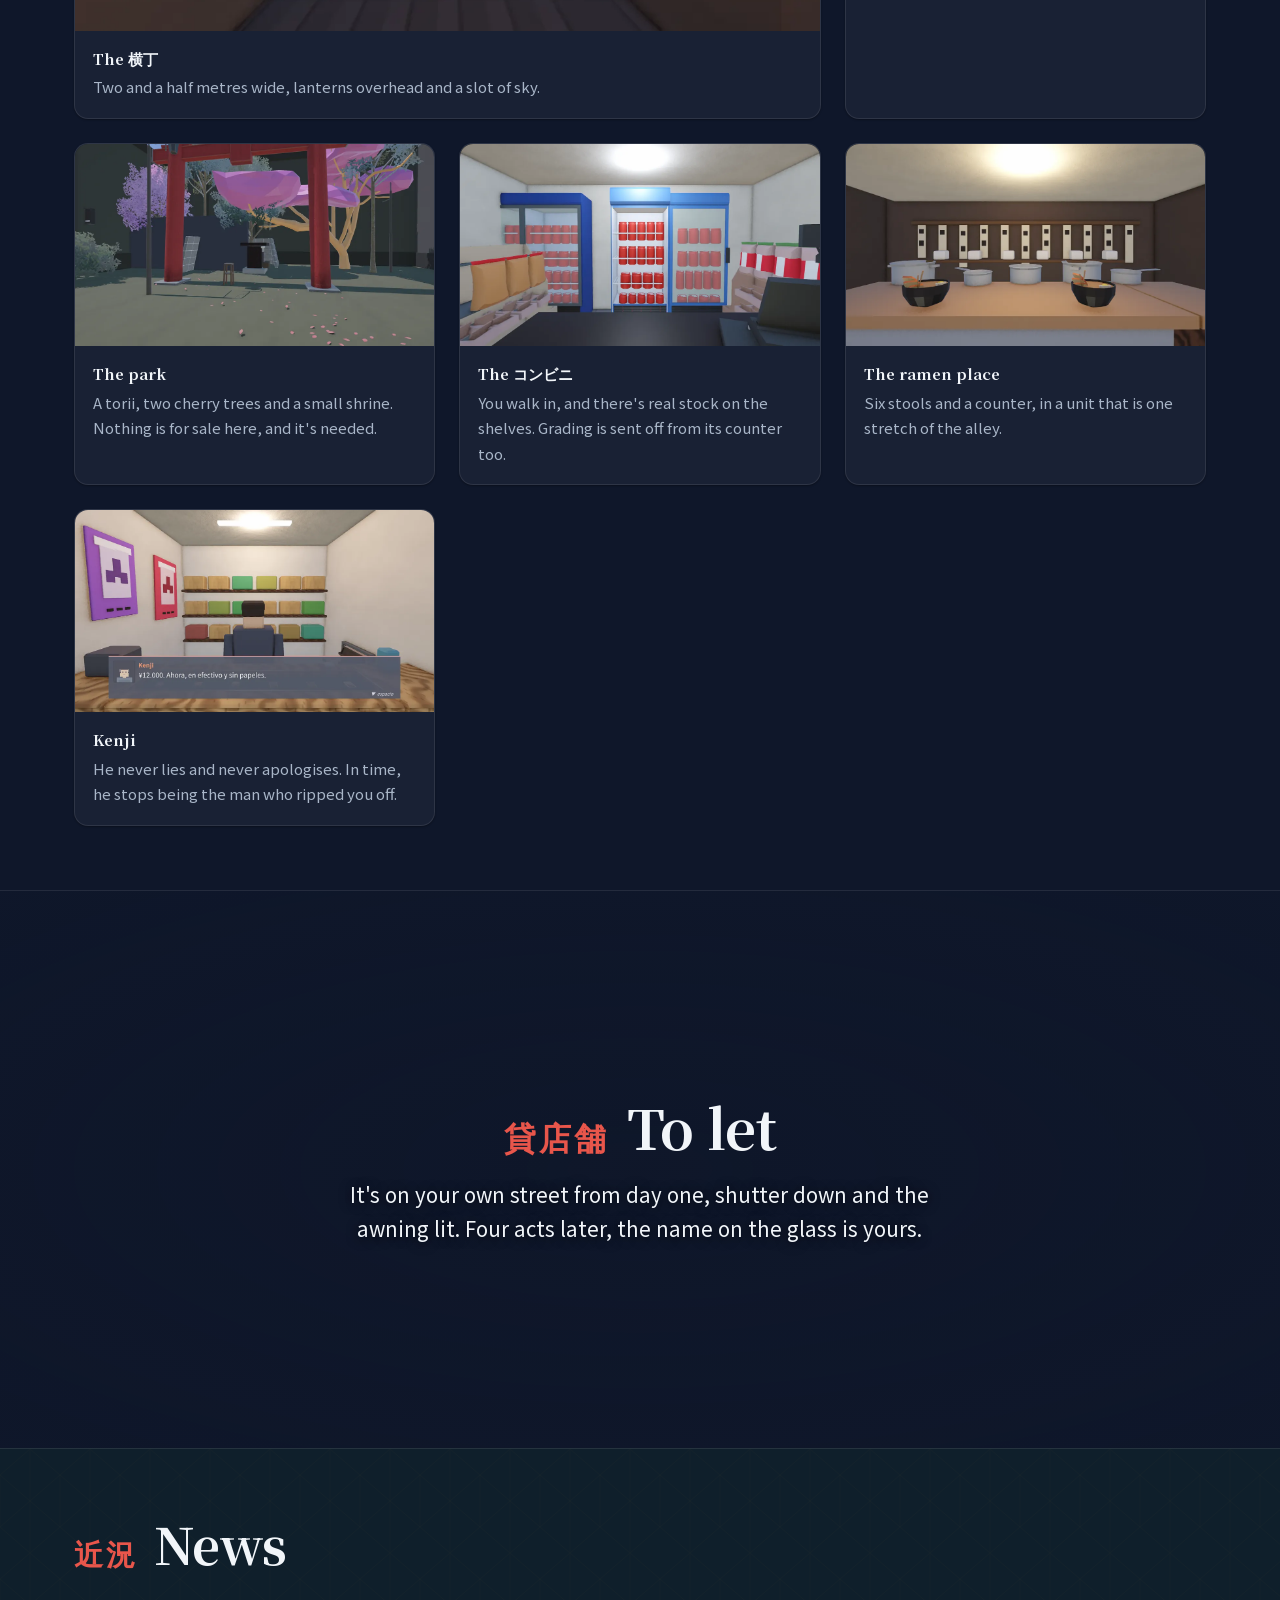
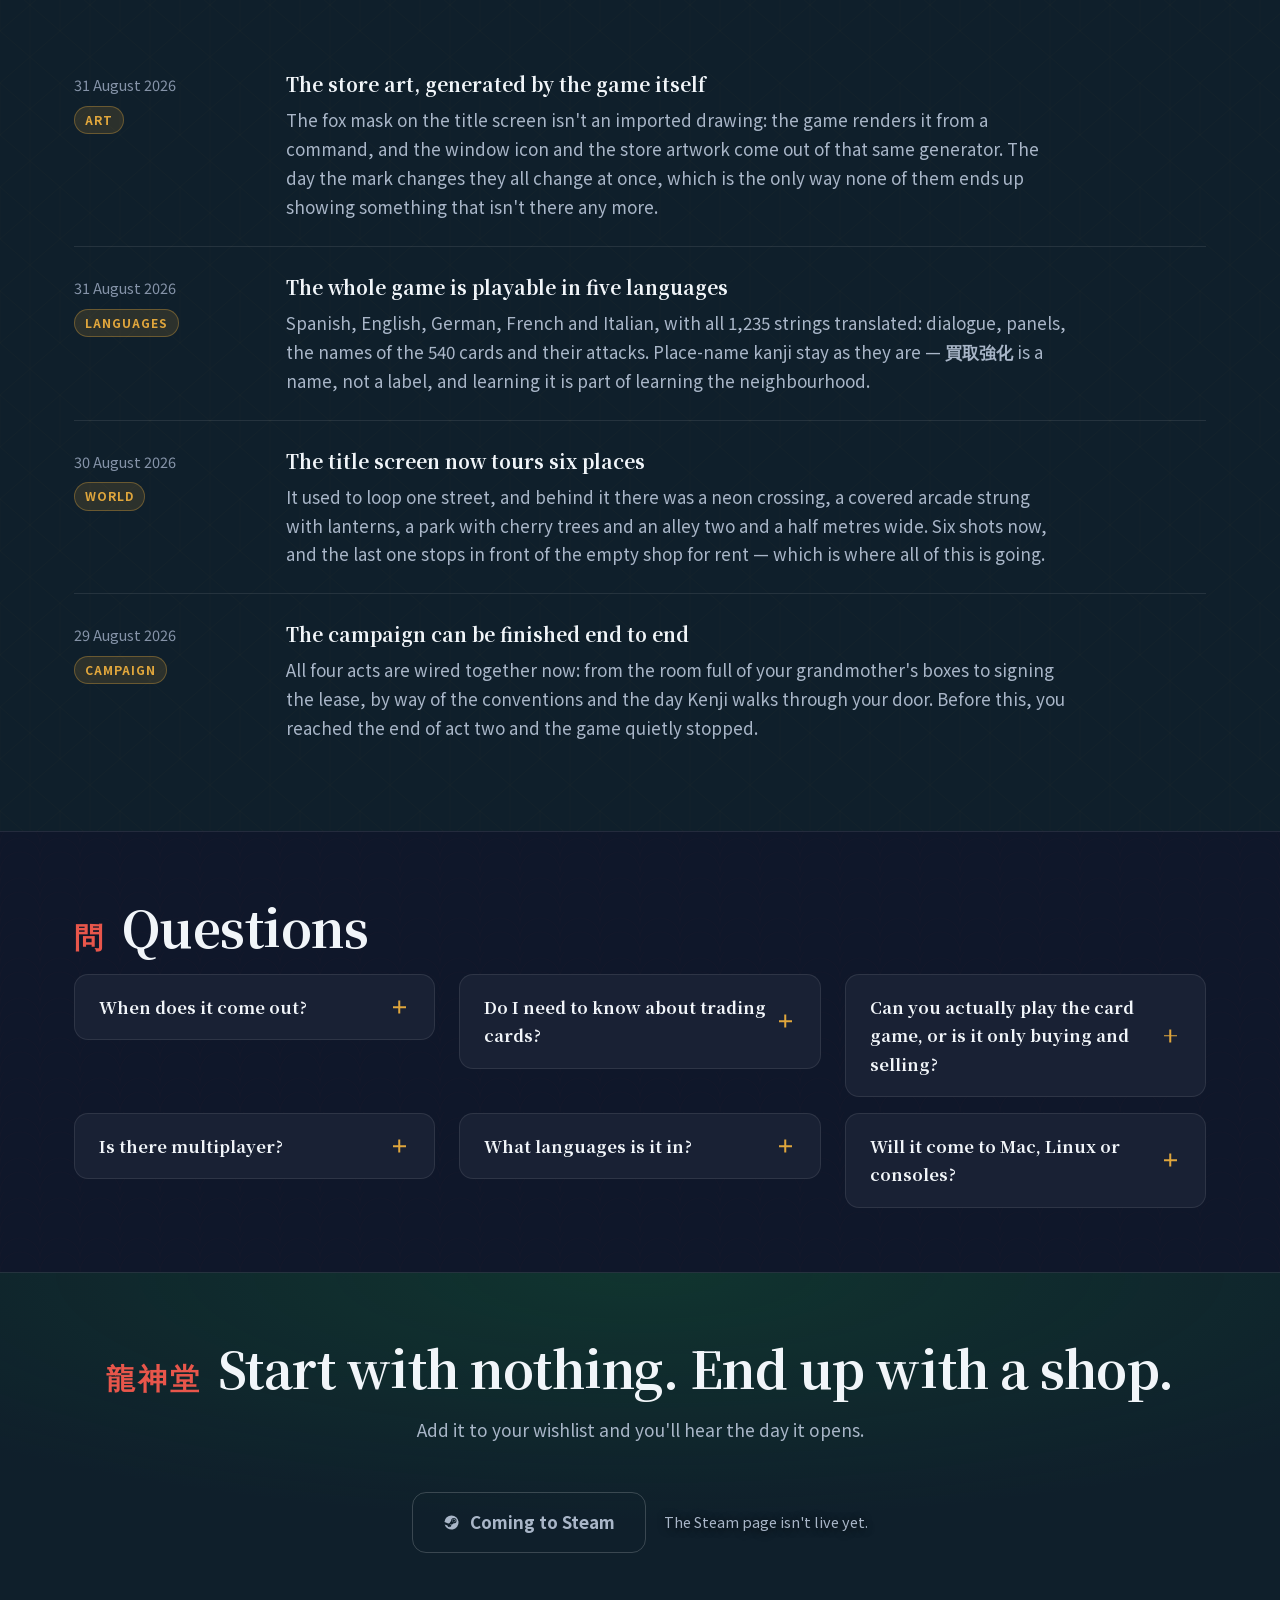
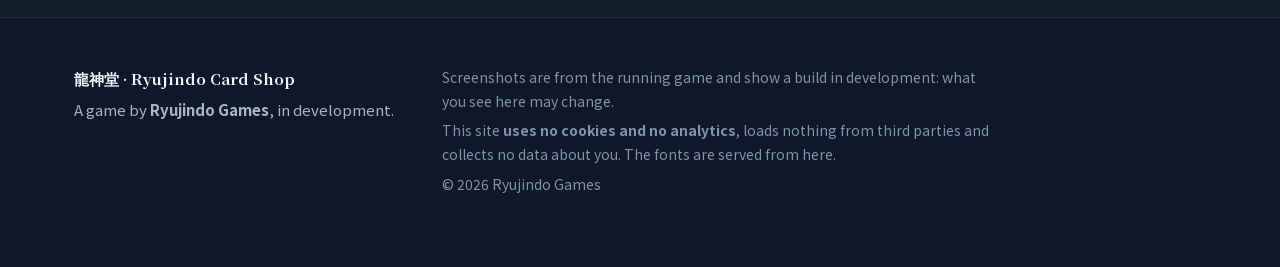
==== commit 622214a4: "Auditoría a fondo: 630 KB en vez de 834, buscadores, preguntas y un pie honesto Medida la web y comp" ====
--- a/en/index.html
+++ b/en/index.html
@@ -20,9 +20,50 @@
 <meta property="og:url" content="https://dentroytu.github.io/ryujindo/en/">
 <meta property="og:locale" content="en_GB">
 <meta name="twitter:card" content="summary_large_image">
-
-<link rel="stylesheet" href="../css/fuentes.css?v=754a37">
-<link rel="stylesheet" href="../css/estilo.css?v=4f8556">
+<meta name="theme-color" content="#0f172a">
+
+<script type="application/ld+json">
+{
+  "@context": "https://schema.org",
+  "@type": "VideoGame",
+  "name": "Ryujindo Card Shop",
+  "alternateName": "龍神堂",
+  "url": "https://dentroytu.github.io/ryujindo/en/",
+  "image": "https://dentroytu.github.io/ryujindo/img/og.jpg",
+  "description": "A TCG card shop simulator set in Japan. From a six-tatami room and one inherited box to a shop of your own: appraise, sort and decide where each card goes out.",
+  "inLanguage": [
+    "es",
+    "en",
+    "de",
+    "fr",
+    "it"
+  ],
+  "genre": [
+    "Simulation",
+    "Indie",
+    "Strategy"
+  ],
+  "gamePlatform": [
+    "PC",
+    "Windows"
+  ],
+  "playMode": "SinglePlayer",
+  "author": {
+    "@type": "Organization",
+    "name": "Ryujindo Games"
+  },
+  "publisher": {
+    "@type": "Organization",
+    "name": "Ryujindo Games"
+  }
+}
+</script>
+
+
+<link rel="preload" as="image" href="../img/cruce.webp" fetchpriority="high">
+<link rel="preload" as="image" href="../img/logotipo.webp" fetchpriority="high">
+<link rel="stylesheet" href="../css/fuentes.css?v=355c91">
+<link rel="stylesheet" href="../css/estilo.css?v=0b26f1">
 </head>
 
 <body>
@@ -40,6 +81,7 @@
         <a href="#how-it-plays">How it plays</a>
         <a href="#the-card">The card</a>
         <a href="#screenshots">Screenshots</a>
+        <a href="#questions">Questions</a>
         <a href="#news">News</a>
       </div>
       <a class="boton boton-barra" data-steam aria-disabled="true">
@@ -58,8 +100,8 @@
 <section class="hero">
   <div class="hero-capas" data-parallax>
     <div class="hero-capa viva" style="background-image:url('../img/cruce.webp')"></div>
-    <div class="hero-capa" style="background-image:url('../img/cruce2.webp')"></div>
-    <div class="hero-capa" style="background-image:url('../img/cruce3.webp')"></div>
+    <div class="hero-capa" data-fondo="img/cruce2.webp"></div>
+    <div class="hero-capa" data-fondo="img/cruce3.webp"></div>
   </div>
   <div class="hero-vineta"></div>
   <div class="envoltorio">
@@ -373,7 +415,7 @@
   </div>
 </section>
 
-<section class="sangre" style="background-image:url('../img/local.webp')">
+<section class="sangre" data-fondo="img/local.webp">
   <div class="envoltorio">
     <h2 class="revela"><span class="kanji">貸店舗</span>To let</h2>
     <p class="revela">
@@ -393,6 +435,40 @@
 
     <div class="novedades revela" data-novedades></div>
     <noscript><p data-sinjs>The news list needs JavaScript. Without it, the rest of the page reads the same.</p></noscript>
+  </div>
+</section>
+
+
+<section id="questions">
+  <div class="textura tex-olas"></div>
+  <div class="envoltorio">
+    <h2 class="revela"><span class="kanji">問</span>Questions</h2>
+    <div class="preguntas revela">
+      <details>
+        <summary>When does it come out?</summary>
+        <p>No date yet. What there is, is a wishlist: it's how you find out the day it goes on sale, and it's also what decides whether Steam shows it to anyone else.</p>
+      </details>
+      <details>
+        <summary>Do I need to know about trading cards?</summary>
+        <p>No. The game starts with you unable to appraise anything — that's what the prologue is about — and teaches you along the way. The 540 cards belong to a game invented for this one, so nobody starts ahead.</p>
+      </details>
+      <details>
+        <summary>Can you actually play the card game, or is it only buying and selling?</summary>
+        <p>You play it. <b>一本勝負</b>: twenty-card decks, three copies maximum, and never more copies than you really own. There are tables in your shop and a tournament on Sundays that also moves prices.</p>
+      </details>
+      <details>
+        <summary>Is there multiplayer?</summary>
+        <p>No. It's single player, with a four-act campaign that has an ending.</p>
+      </details>
+      <details>
+        <summary>What languages is it in?</summary>
+        <p>Spanish, English, German, French and Italian, with the interface and the dialogue fully translated. Japanese place names stay as they are: learning them is part of learning the neighbourhood.</p>
+      </details>
+      <details>
+        <summary>Will it come to Mac, Linux or consoles?</summary>
+        <p>Windows at launch. Nothing is promised for other platforms, and I'd rather not promise it before it exists.</p>
+      </details>
+    </div>
   </div>
 </section>
 
@@ -424,12 +500,16 @@
         Screenshots are from the running game and show a build in development:
         what you see here may change.
       </p>
+      <p class="legal">
+        This site <b>uses no cookies and no analytics</b>, loads nothing from
+        third parties and collects no data about you. The fonts are served from here.
+      </p>
       <p class="legal">© <span data-anyo>2026</span> Ryujindo Games</p>
     </div>
   </div>
 </footer>
 
 <script src="../js/novedades.js?v=c5e025"></script>
-<script src="../js/web.js?v=5b4071"></script>
+<script src="../js/web.js?v=ddb49c"></script>
 </body>
 </html>
--- a/css/fuentes.css
+++ b/css/fuentes.css
@@ -32,26 +32,6 @@
   font-weight: 400;
   font-display: swap;
   src: url(../fonts/NotoSansJP-400-latin.woff2) format('woff2');
-  unicode-range: U+0000-00FF, U+0131, U+0152-0153, U+02BB-02BC, U+02C6, U+02DA, U+02DC, U+0304, U+0308, U+0329, U+2000-206F, U+20AC, U+2122, U+2191, U+2193, U+2212, U+2215, U+FEFF, U+FFFD;
-}
-
-/* Noto Sans JP · 500 latin-ext */
-@font-face {
-  font-family: 'Noto Sans JP';
-  font-style: normal;
-  font-weight: 500;
-  font-display: swap;
-  src: url(../fonts/NotoSansJP-500-latin-ext.woff2) format('woff2');
-  unicode-range: U+0100-02BA, U+02BD-02C5, U+02C7-02CC, U+02CE-02D7, U+02DD-02FF, U+0304, U+0308, U+0329, U+1D00-1DBF, U+1E00-1E9F, U+1EF2-1EFF, U+2020, U+20A0-20AB, U+20AD-20C0, U+2113, U+2C60-2C7F, U+A720-A7FF;
-}
-
-/* Noto Sans JP · 500 latin */
-@font-face {
-  font-family: 'Noto Sans JP';
-  font-style: normal;
-  font-weight: 500;
-  font-display: swap;
-  src: url(../fonts/NotoSansJP-500-latin.woff2) format('woff2');
   unicode-range: U+0000-00FF, U+0131, U+0152-0153, U+02BB-02BC, U+02C6, U+02DA, U+02DC, U+0304, U+0308, U+0329, U+2000-206F, U+20AC, U+2122, U+2191, U+2193, U+2212, U+2215, U+FEFF, U+FFFD;
 }
 
--- a/css/estilo.css
+++ b/css/estilo.css
@@ -120,17 +120,6 @@
   display: flex;
   align-items: flex-end;
   overflow: hidden;
-}
-
-/* El fondo va en su propia capa para poder moverlo más despacio que el texto:
-   es lo único de «profundidad» que sale gratis y no cuesta un motor 3D. */
-.hero-fondo {
-  position: absolute;
-  inset: -8% 0 0 0;
-  background-image: url("../img/cruce.webp");
-  background-size: cover;
-  background-position: center 42%;
-  will-change: transform;
 }
 
 /* El velo cae en curva suave y no en cuadrática: con una caída cuadrática, al
@@ -496,8 +485,7 @@
   .rasgo:hover, .galeria figure:hover, .boton:hover { transform: none; }
   .revela { opacity: 1; transform: none; }
   .revela.dentro { transition: none; }
-  .hero-fondo { transform: none !important; }
-}
+  }
 
 /* ═══════════════════════════════════════════════════════════════════════════
    SEGUNDA PASADA — lo que separa «una landing correcta» de una que parece de
@@ -812,6 +800,7 @@
 
 @media (prefers-reduced-motion: reduce) {
   .hero-capa { transition: none; }
+  .hero-capas { transform: none !important; }
   .hero-abajo::after { animation: none; }
   .carta { transition: none; }
 }
@@ -1055,3 +1044,68 @@
 @media (prefers-reduced-motion: reduce) {
   .menu-indicador { transition: opacity var(--paso) ease; }
 }
+
+/* ── Preguntas ───────────────────────────────────────────────────────────────
+   Con `<details>` del navegador: se abre y se cierra sin una línea de
+   JavaScript, se puede buscar dentro con Cmd+F aunque esté cerrada, y un lector
+   de pantalla la anuncia como lo que es. Un acordeón hecho a mano no hace
+   ninguna de las tres cosas sin trabajo extra.                               */
+
+.preguntas {
+  display: grid;
+  grid-template-columns: repeat(auto-fit, minmax(340px, 1fr));
+  gap: var(--e-md) var(--e-lg);
+  align-items: start;
+}
+
+.preguntas details {
+  background: var(--fondo-2);
+  border: 1px solid var(--borde);
+  border-radius: var(--radio);
+  padding: 2px var(--e-lg);
+  transition: border-color var(--paso) ease;
+}
+
+.preguntas details[open] { border-color: var(--borde-vivo); }
+.preguntas details:hover { border-color: var(--borde-vivo); }
+
+.preguntas summary {
+  font-family: var(--titulo);
+  font-size: 1.04rem;
+  font-weight: 700;
+  padding: var(--e-md) 26px var(--e-md) 0;
+  cursor: pointer;
+  list-style: none;
+  position: relative;
+}
+
+.preguntas summary::-webkit-details-marker { display: none; }
+
+/* La cruz que gira: dos trazos, sin imagen ni tipografía de iconos */
+.preguntas summary::after,
+.preguntas summary::before {
+  content: "";
+  position: absolute;
+  right: 4px;
+  top: 50%;
+  width: 13px;
+  height: 1.5px;
+  background: var(--oro);
+  transition: transform var(--paso) ease, opacity var(--paso) ease;
+}
+
+.preguntas summary::before { transform: translateY(-50%); }
+.preguntas summary::after  { transform: translateY(-50%) rotate(90deg); }
+.preguntas details[open] summary::after { transform: translateY(-50%) rotate(0deg); opacity: 0; }
+
+.preguntas p {
+  margin: 0 0 var(--e-md);
+  color: var(--tinta-suave);
+  font-size: 15.5px;
+}
+
+.preguntas p b { color: var(--tinta); }
+
+@media (prefers-reduced-motion: reduce) {
+  .preguntas summary::after, .preguntas summary::before { transition: none; }
+}
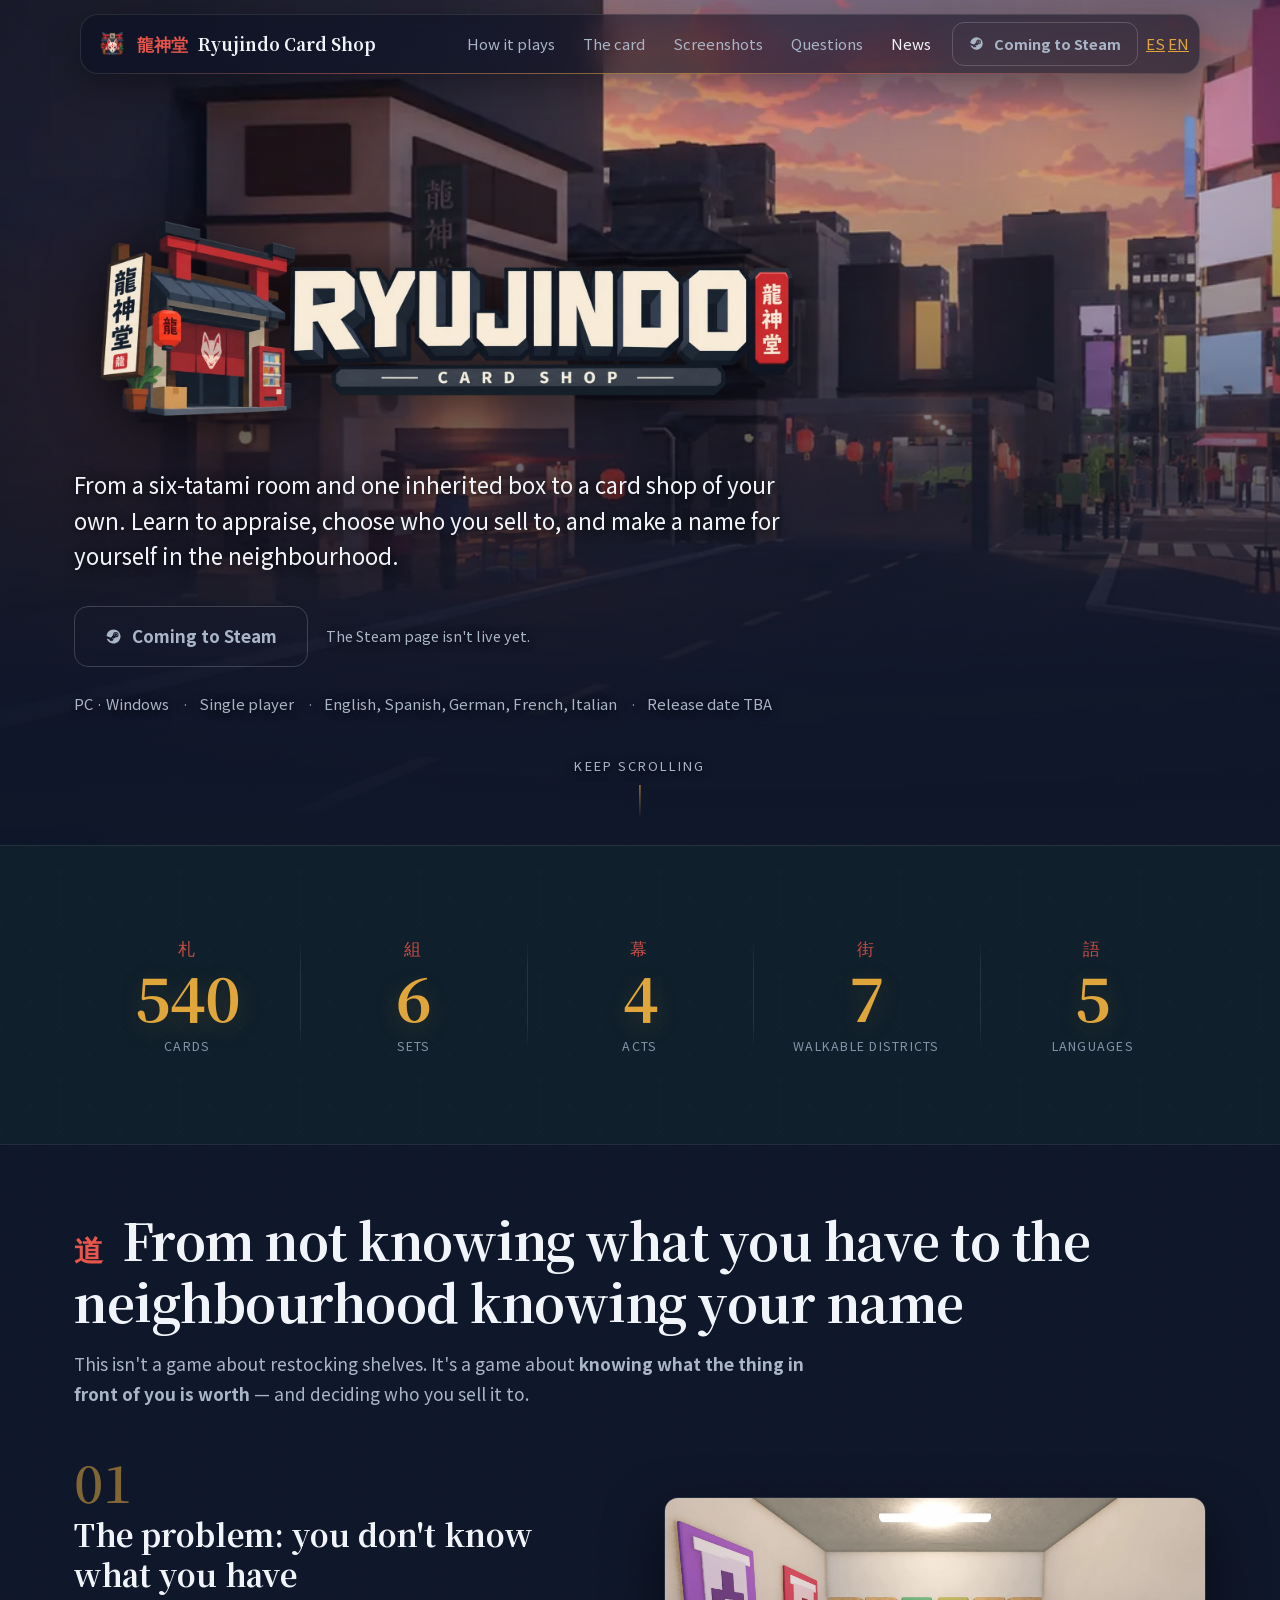
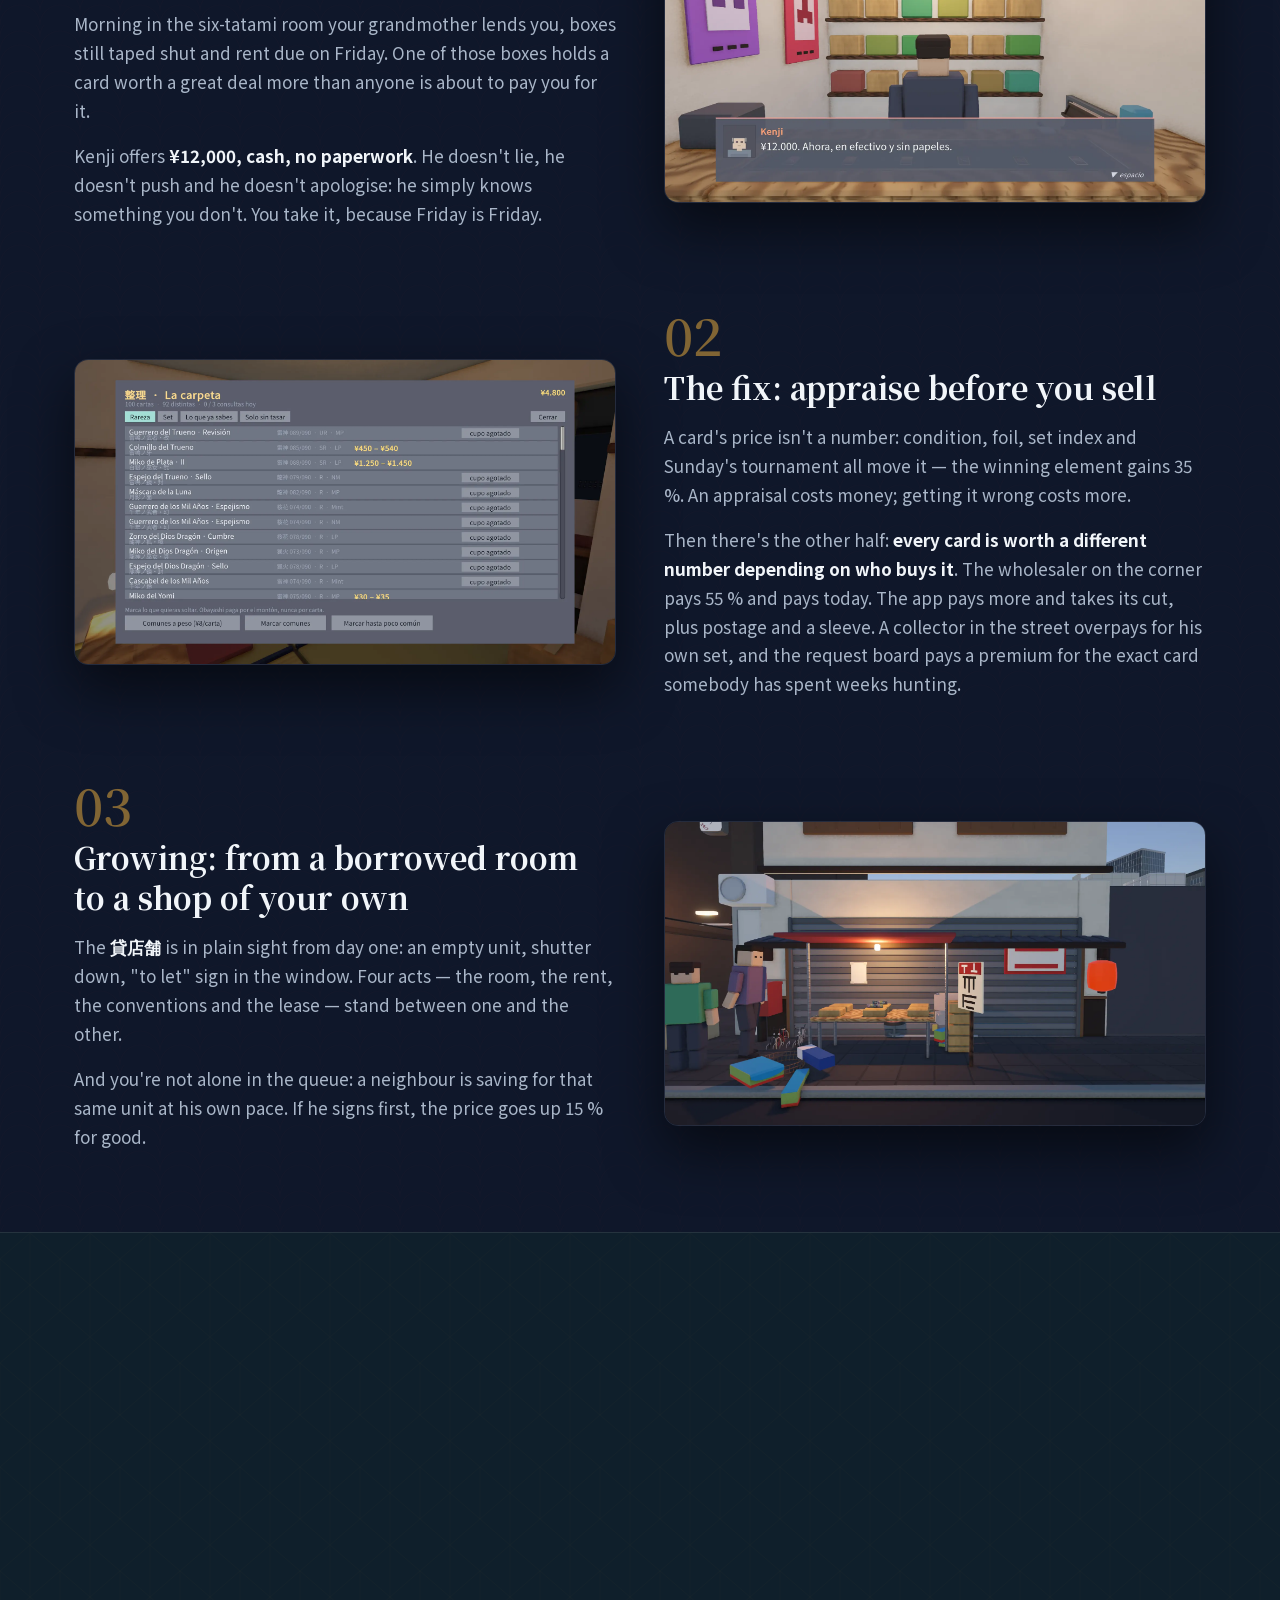
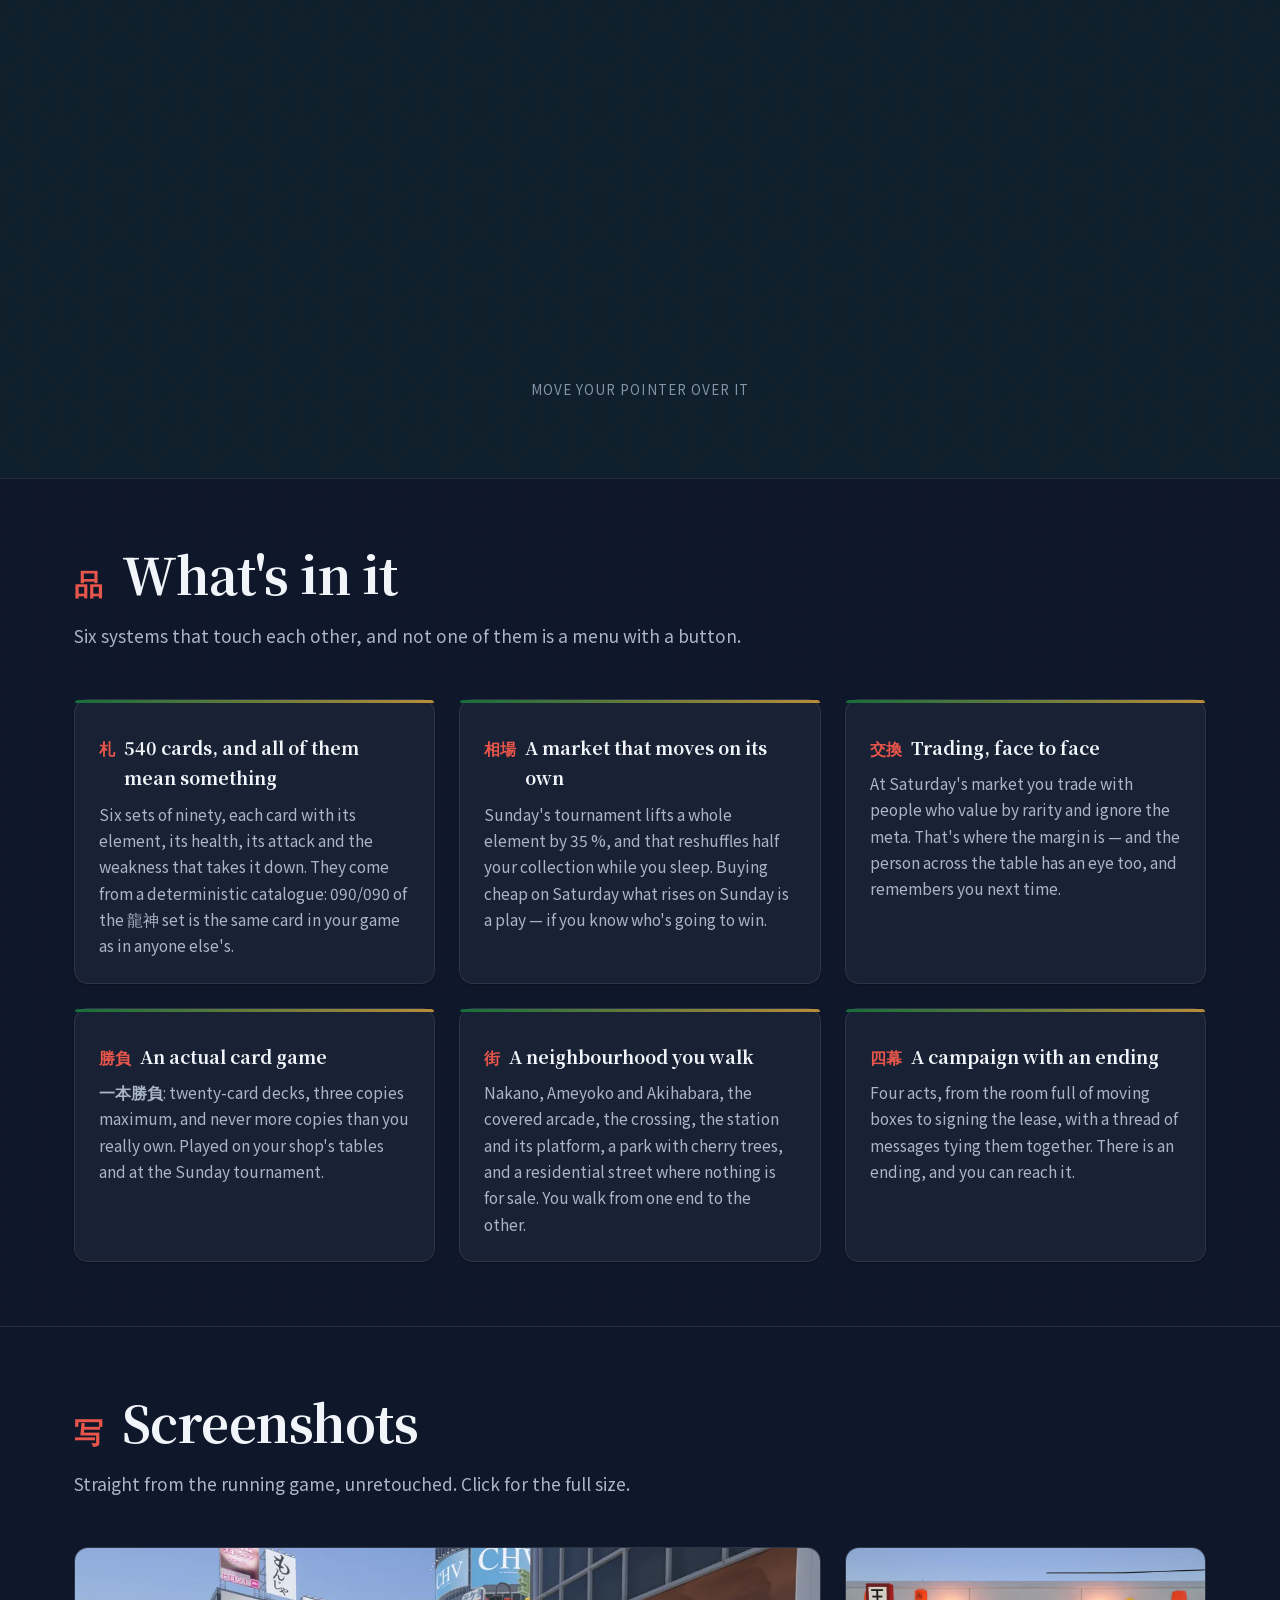
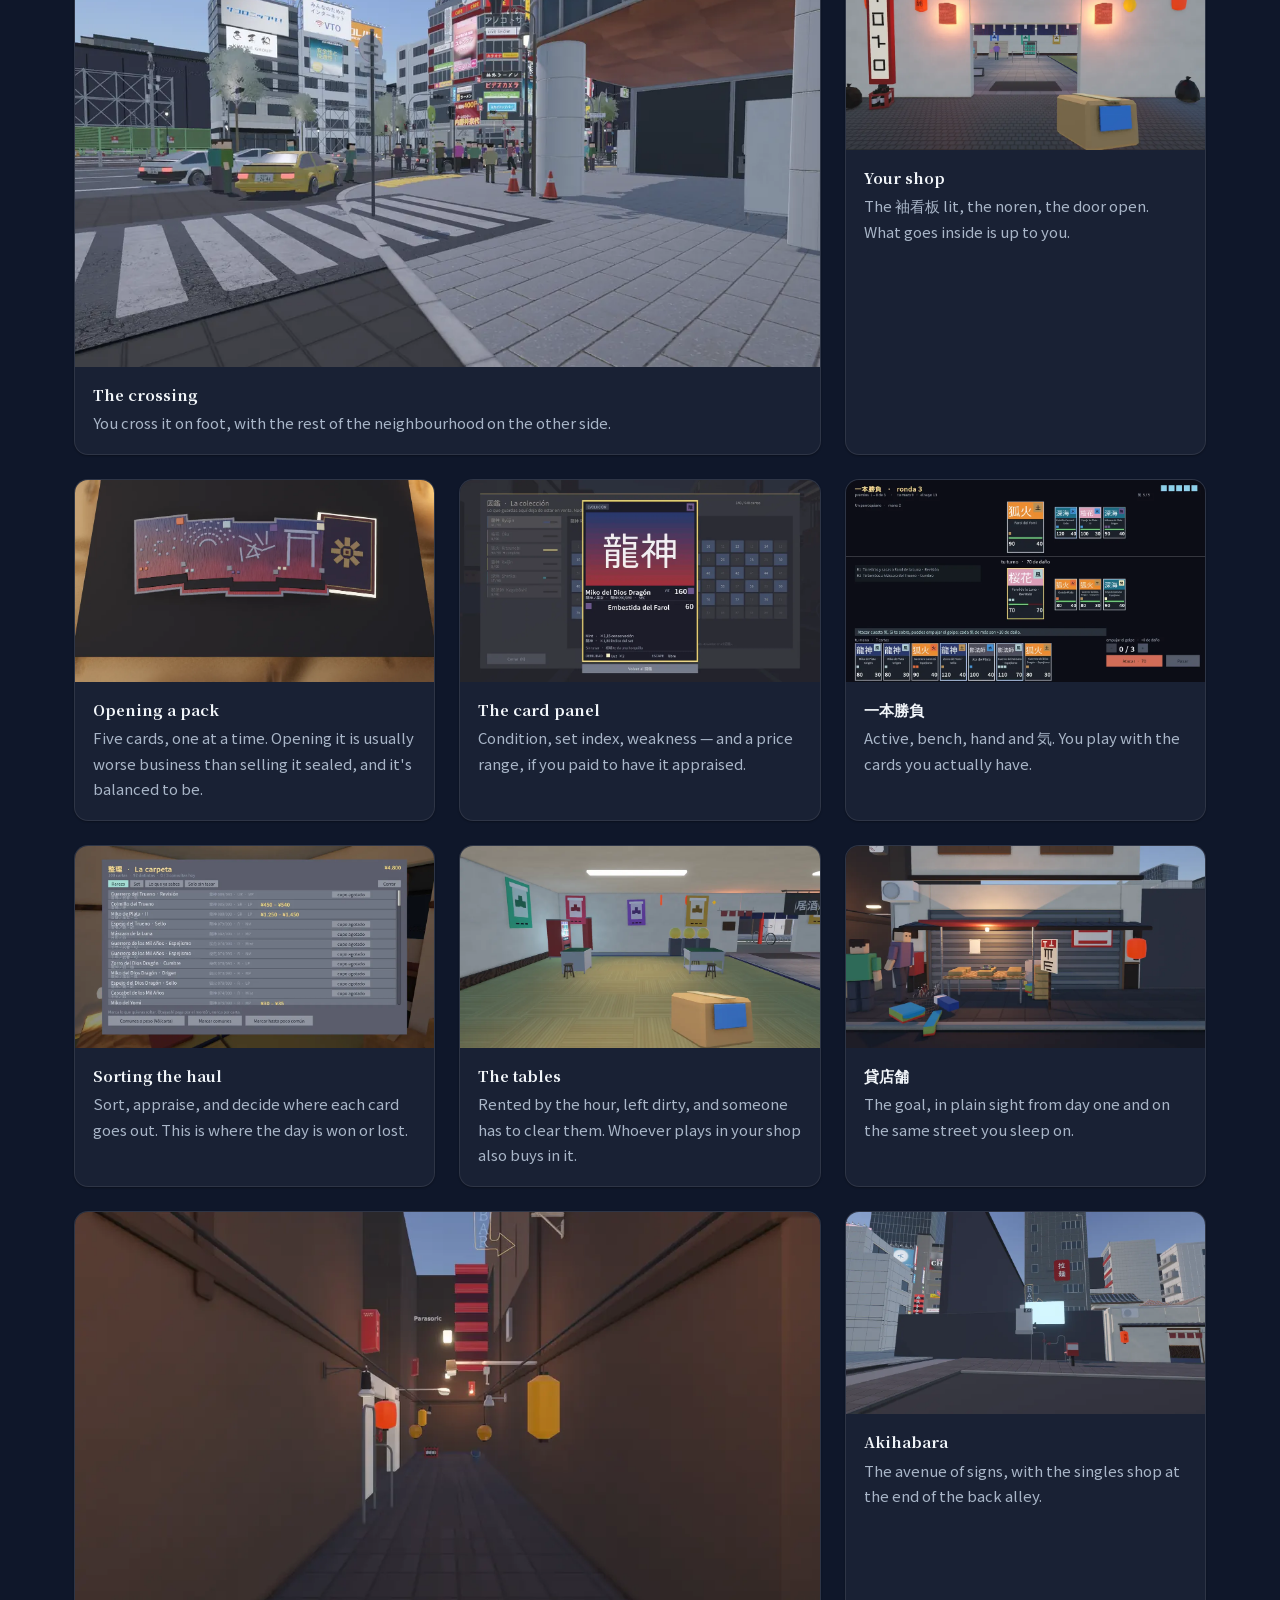
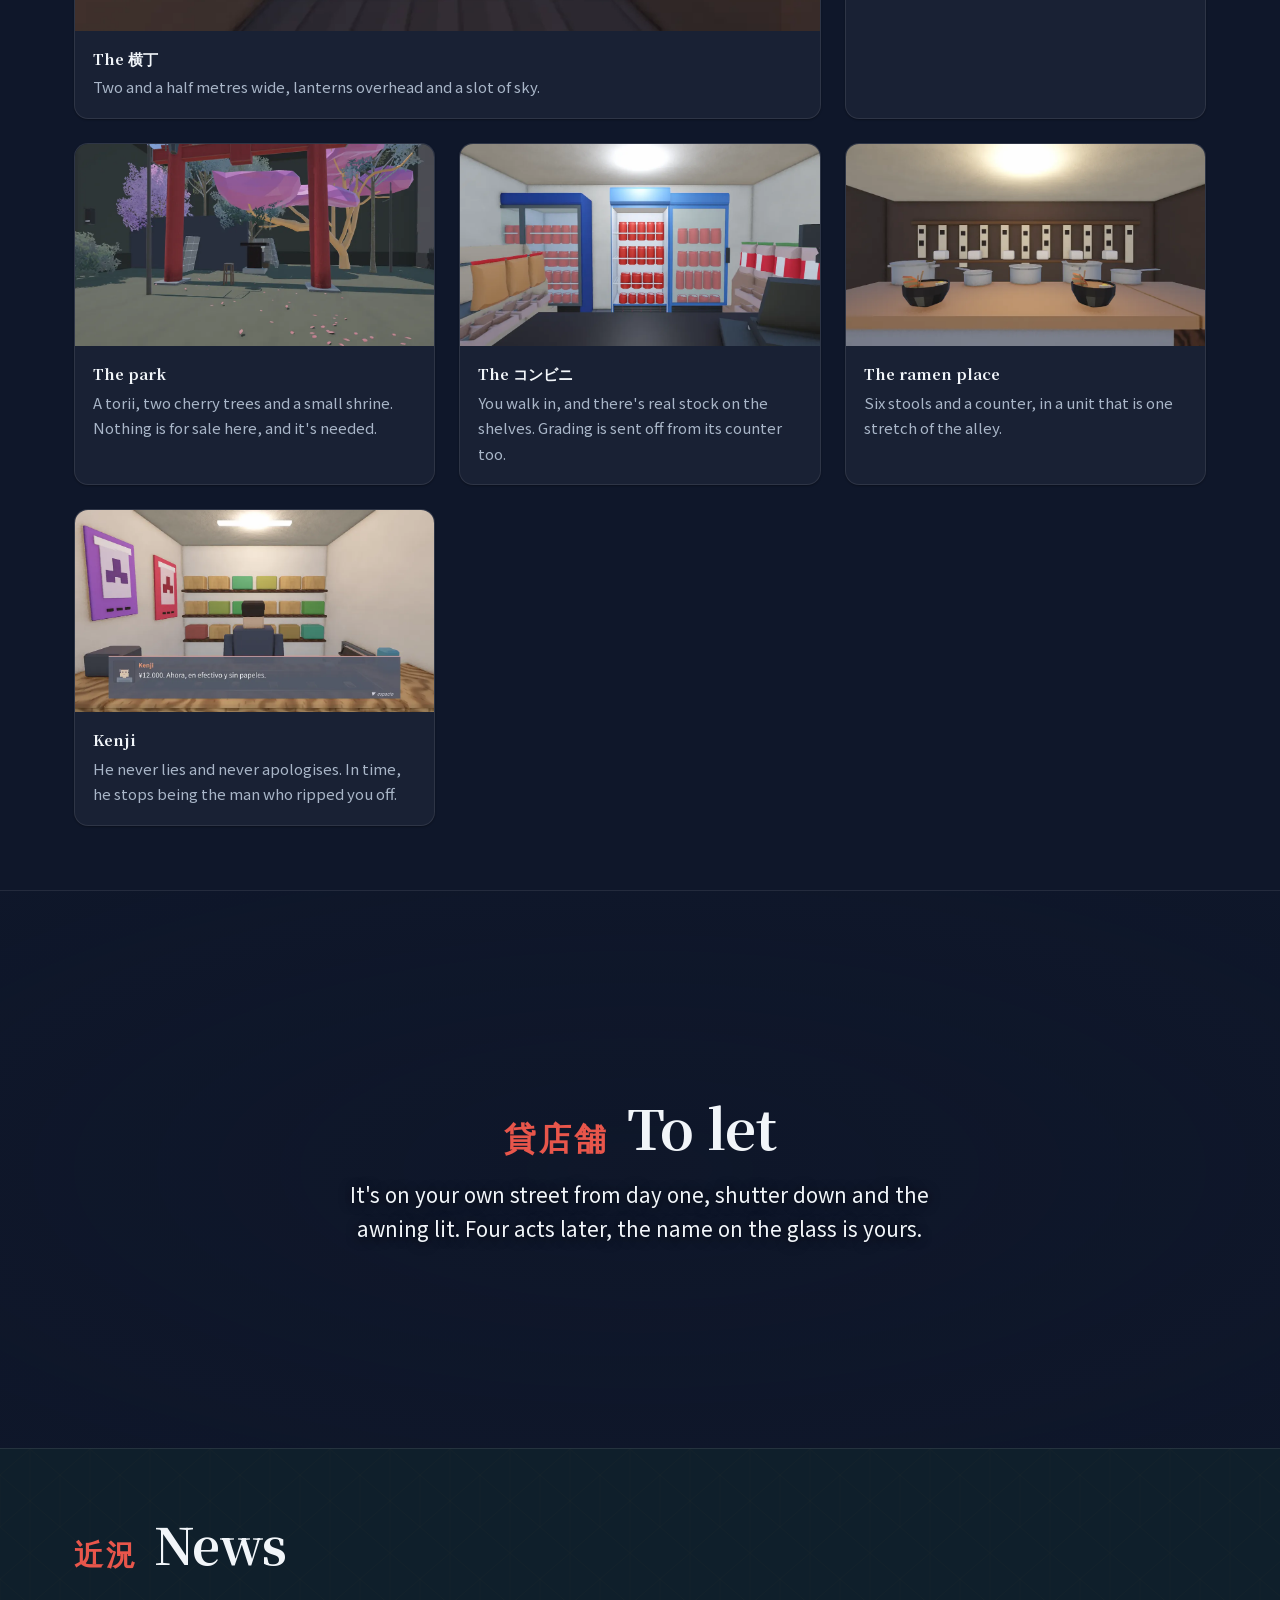
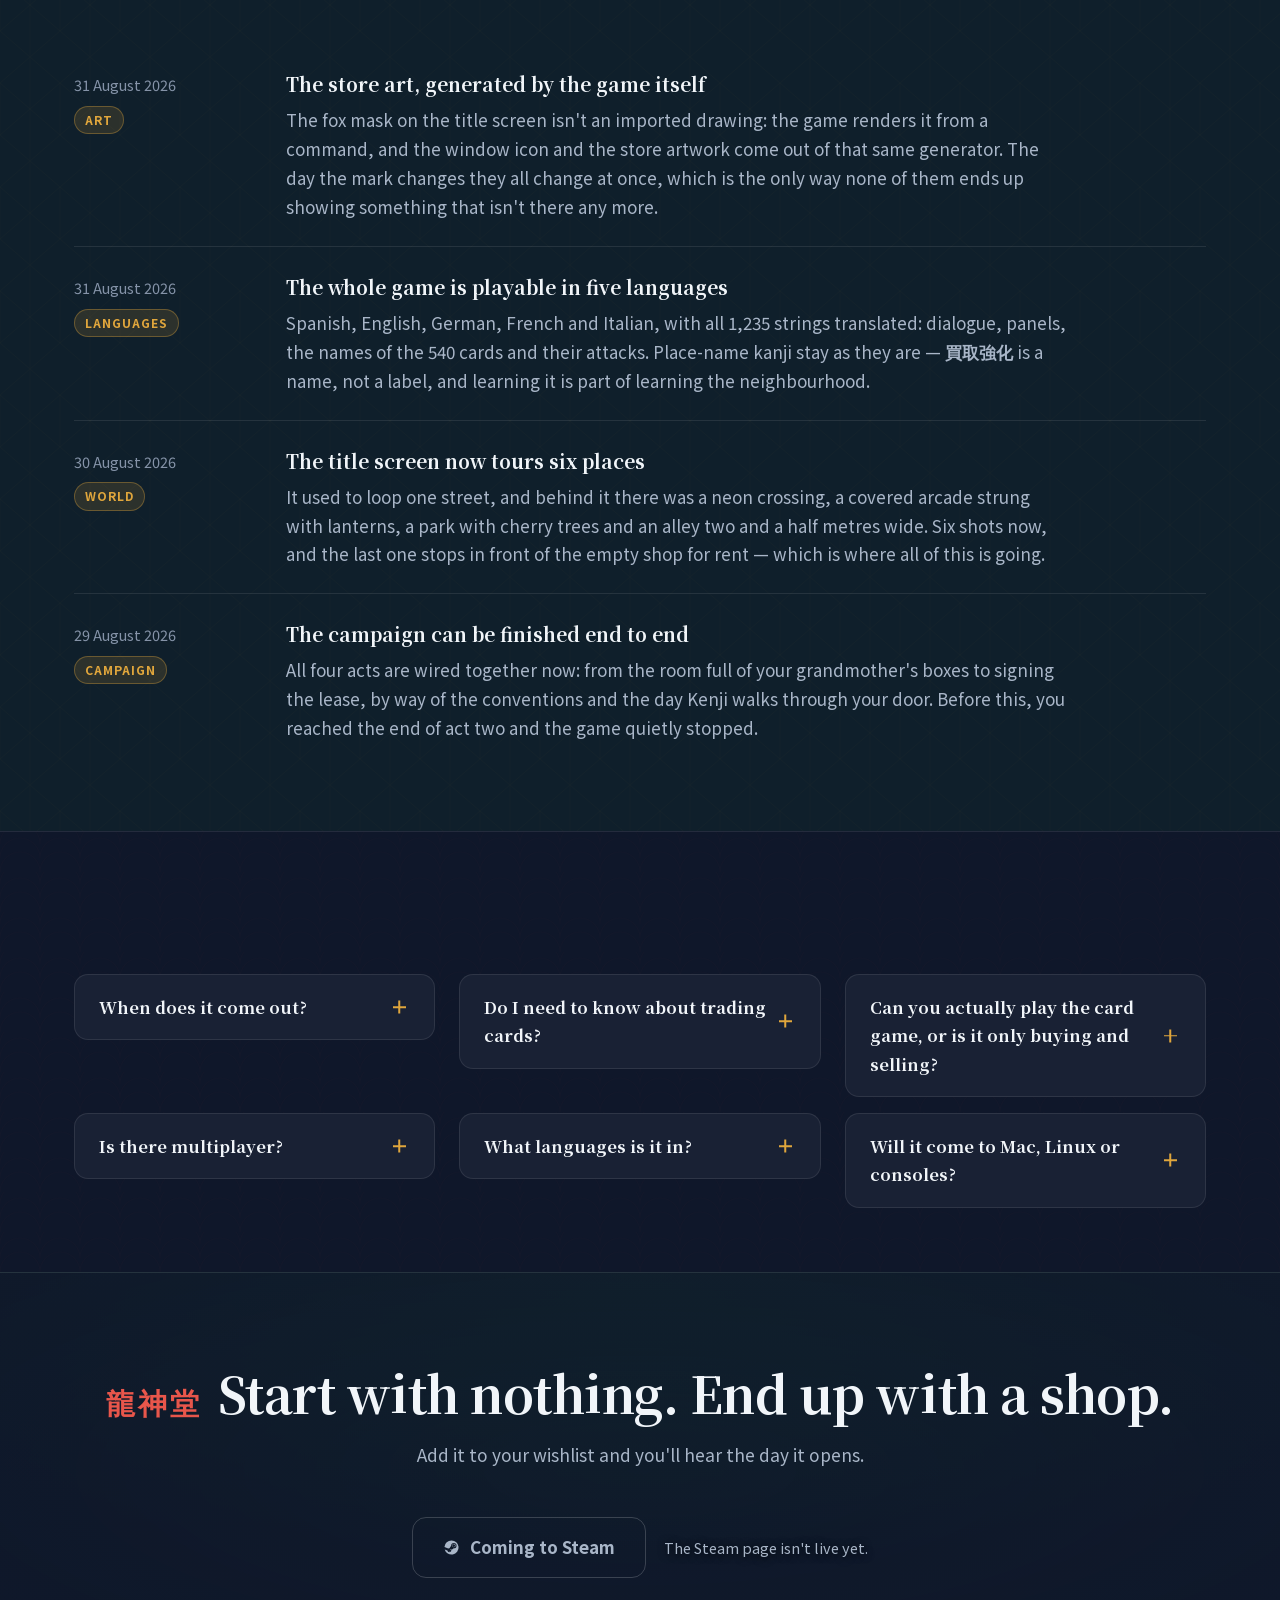
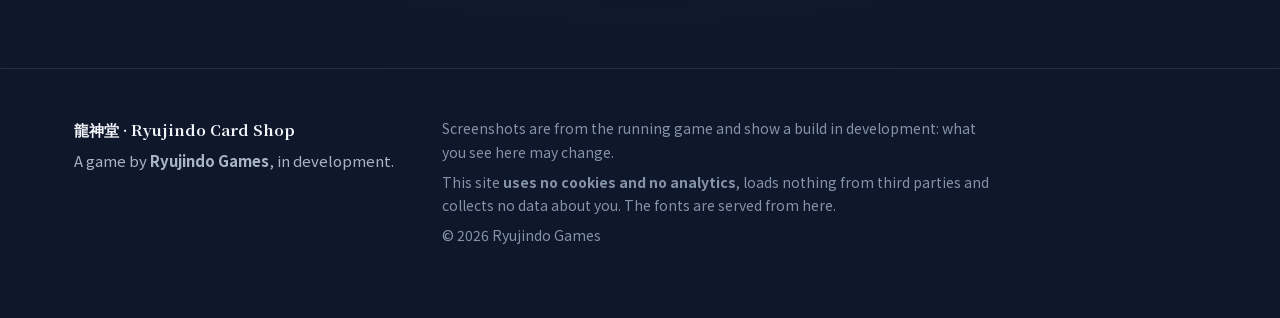
==== commit be97a194: "El arte promocional entra donde le toca, y la galería se queda siendo el juego Seis piezas nuevas de" ====
--- a/en/index.html
+++ b/en/index.html
@@ -60,10 +60,10 @@
 </script>
 
 
-<link rel="preload" as="image" href="../img/cruce.webp" fetchpriority="high">
+<link rel="preload" as="image" href="../img/arte-calle.webp" fetchpriority="high">
 <link rel="preload" as="image" href="../img/logotipo.webp" fetchpriority="high">
 <link rel="stylesheet" href="../css/fuentes.css?v=355c91">
-<link rel="stylesheet" href="../css/estilo.css?v=0b26f1">
+<link rel="stylesheet" href="../css/estilo.css?v=98620b">
 </head>
 
 <body>
@@ -99,9 +99,8 @@
 
 <section class="hero">
   <div class="hero-capas" data-parallax>
-    <div class="hero-capa viva" style="background-image:url('../img/cruce.webp')"></div>
-    <div class="hero-capa" data-fondo="img/cruce2.webp"></div>
-    <div class="hero-capa" data-fondo="img/cruce3.webp"></div>
+    <div class="hero-capa viva" style="background-image:url('../img/arte-calle.webp')"></div>
+    <div class="hero-capa" data-fondo="img/arte-noche.webp"></div>
   </div>
   <div class="hero-vineta"></div>
   <div class="envoltorio">
@@ -472,7 +471,7 @@
   </div>
 </section>
 
-<section class="cierre">
+<section class="cierre" data-fondo="img/arte-cierre.webp">
   <div class="envoltorio">
     <h2 class="revela"><span class="kanji">龍神堂</span>Start with nothing. End up with a shop.</h2>
     <p class="entradilla revela">
--- a/css/estilo.css
+++ b/css/estilo.css
@@ -131,12 +131,12 @@
   inset: 0;
   background:
     linear-gradient(to top,
-      rgba(15,23,42,.98) 0%,
-      rgba(15,23,42,.94) 20%,
-      rgba(15,23,42,.82) 40%,
-      rgba(15,23,42,.58) 62%,
-      rgba(15,23,42,.40) 82%,
-      rgba(15,23,42,.32) 100%);
+      rgba(15,23,42,.95) 0%,
+      rgba(15,23,42,.88) 20%,
+      rgba(15,23,42,.66) 40%,
+      rgba(15,23,42,.38) 62%,
+      rgba(15,23,42,.20) 82%,
+      rgba(15,23,42,.12) 100%);
 }
 
 .hero > .envoltorio {
@@ -1109,3 +1109,26 @@
 @media (prefers-reduced-motion: reduce) {
   .preguntas summary::after, .preguntas summary::before { transition: none; }
 }
+
+/* ── El cierre, con su arte detrás ───────────────────────────────────────────
+   El fondo se carga cuando se acerca (`data-fondo`), así que la sección tiene
+   que leerse igual antes de que llegue: por eso el velo va por encima del color
+   y no en lugar de él.                                                       */
+
+.cierre {
+  position: relative;
+  background-size: cover;
+  background-position: center 62%;
+  padding: calc(var(--e-3xl) * 1.4) 0;
+}
+
+.cierre::before {
+  content: "";
+  position: absolute;
+  inset: 0;
+  background:
+    radial-gradient(90% 90% at 50% 50%, rgba(15,23,42,.74), rgba(15,23,42,.93)),
+    radial-gradient(120% 120% at 50% 0%, rgba(21,128,61,.20), transparent 62%);
+}
+
+.cierre .envoltorio { position: relative; z-index: 2; }
